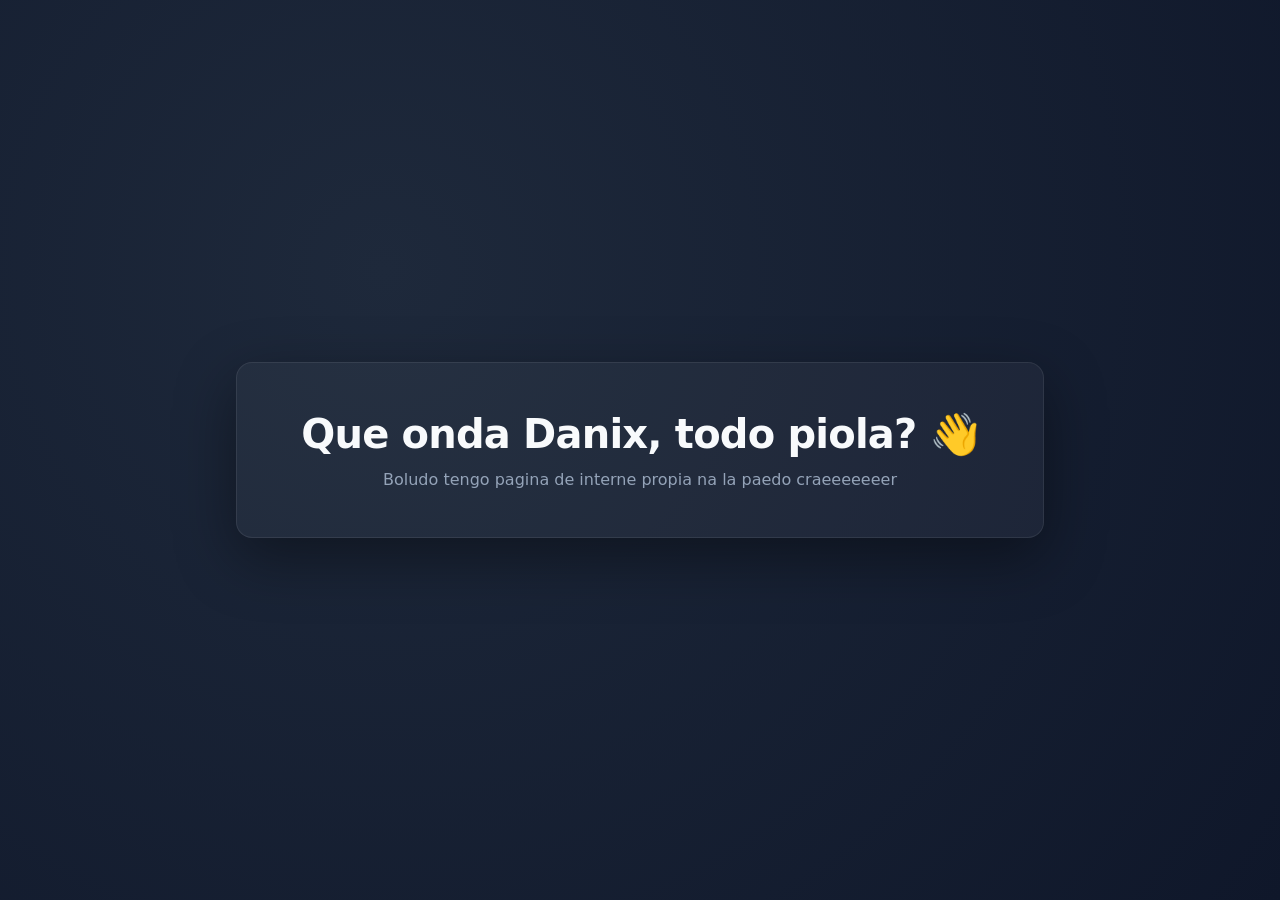
==== index.html @ 77eabe90 "danix4" ====
<!DOCTYPE html>
<html lang="en">
<head>
  <meta charset="UTF-8" />
  <meta name="viewport" content="width=device-width, initial-scale=1.0" />
  <title>Golem</title>
  <style>
    * { margin: 0; padding: 0; box-sizing: border-box; }
    body {
      min-height: 100vh;
      display: flex;
      align-items: center;
      justify-content: center;
      font-family: system-ui, -apple-system, "Segoe UI", Roboto, sans-serif;
      background: radial-gradient(circle at 30% 30%, #1e293b, #0f172a);
      color: #f8fafc;
    }
    .card {
      text-align: center;
      padding: 3rem 4rem;
      border-radius: 1rem;
      background: rgba(255, 255, 255, 0.04);
      border: 1px solid rgba(255, 255, 255, 0.08);
      box-shadow: 0 20px 60px rgba(0, 0, 0, 0.4);
    }
    h1 { font-size: 2.5rem; letter-spacing: -0.02em; }
    .wave { display: inline-block; animation: wave 1.6s ease-in-out infinite; transform-origin: 70% 70%; }
    p { margin-top: 0.75rem; color: #94a3b8; }
    @keyframes wave {
      0%, 60%, 100% { transform: rotate(0deg); }
      15% { transform: rotate(18deg); }
      30% { transform: rotate(-8deg); }
      45% { transform: rotate(14deg); }
    }
  </style>
</head>
<body>
  <div class="card">
    <h1>Que onda Danix, todo piola?  <span class="wave">👋</span></h1>
    <p>Boludo tengo pagina de interne propia na la paedo craeeeeeeer</p>
  </div>
</body>
</html>
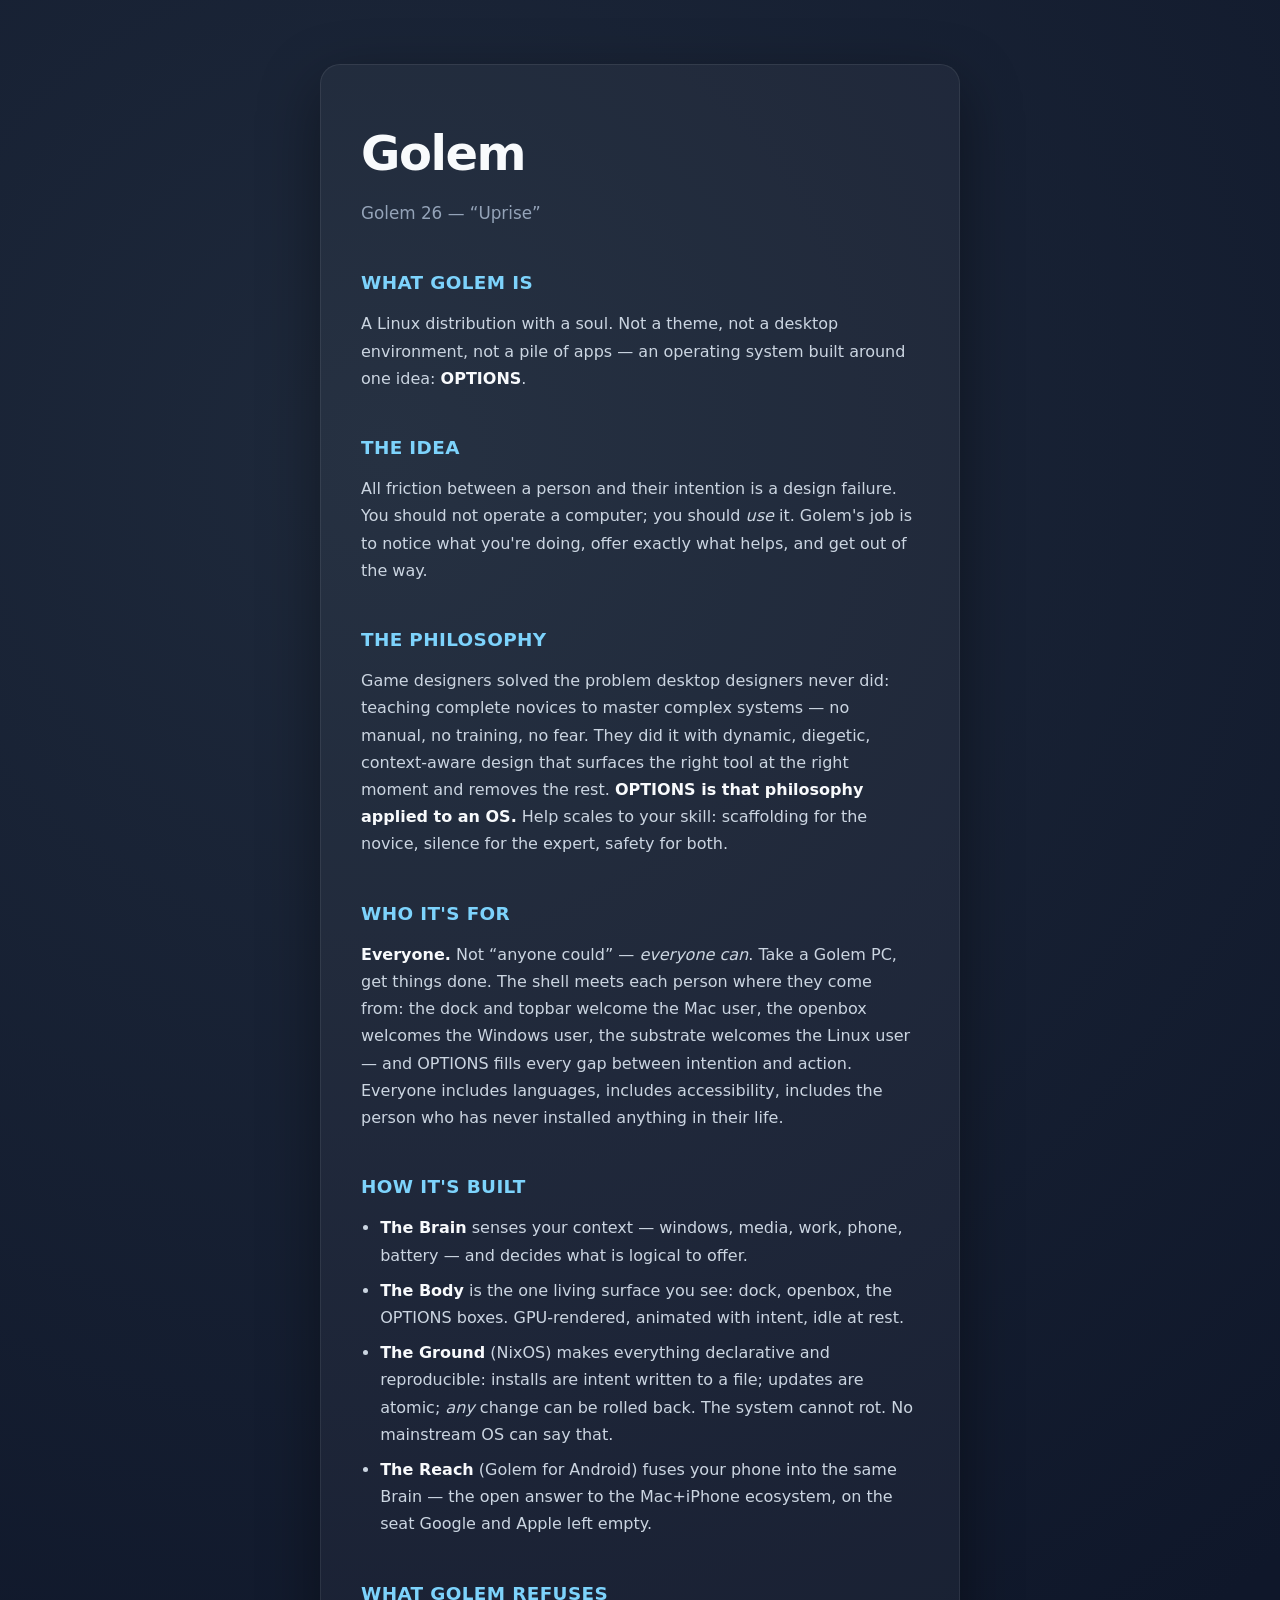
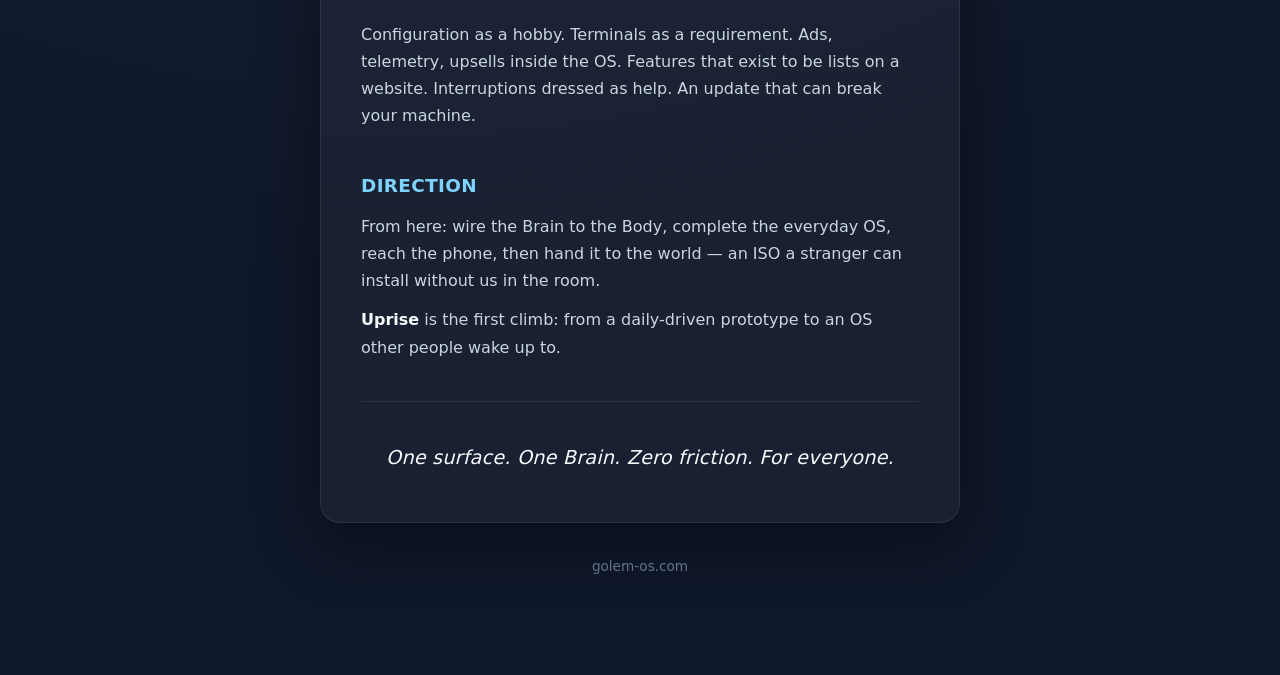
==== commit b3ba63a1: "Publish the Golem 26 'Uprise' manifesto Co-Authored-By: Claude Fable 5 <noreply@anthropic.com> Claud" ====
--- a/index.html
+++ b/index.html
@@ -3,41 +3,112 @@
 <head>
   <meta charset="UTF-8" />
   <meta name="viewport" content="width=device-width, initial-scale=1.0" />
-  <title>Golem</title>
+  <title>Golem — an operating system with a soul</title>
+  <meta name="description" content="Golem 26 “Uprise” — a Linux distribution built around OPTIONS. One surface. One Brain. Zero friction. For everyone." />
   <style>
     * { margin: 0; padding: 0; box-sizing: border-box; }
     body {
+      font-family: system-ui, -apple-system, "Segoe UI", Roboto, sans-serif;
+      background: radial-gradient(circle at 30% 20%, #1e293b, #0f172a 70%);
+      color: #e2e8f0;
+      line-height: 1.7;
       min-height: 100vh;
-      display: flex;
-      align-items: center;
-      justify-content: center;
-      font-family: system-ui, -apple-system, "Segoe UI", Roboto, sans-serif;
-      background: radial-gradient(circle at 30% 30%, #1e293b, #0f172a);
-      color: #f8fafc;
+      padding: 4rem 1.25rem 6rem;
     }
-    .card {
-      text-align: center;
-      padding: 3rem 4rem;
-      border-radius: 1rem;
+    main {
+      max-width: 40rem;
+      margin: 0 auto;
+      padding: 3rem 2.5rem;
+      border-radius: 1.25rem;
       background: rgba(255, 255, 255, 0.04);
       border: 1px solid rgba(255, 255, 255, 0.08);
       box-shadow: 0 20px 60px rgba(0, 0, 0, 0.4);
     }
-    h1 { font-size: 2.5rem; letter-spacing: -0.02em; }
-    .wave { display: inline-block; animation: wave 1.6s ease-in-out infinite; transform-origin: 70% 70%; }
-    p { margin-top: 0.75rem; color: #94a3b8; }
-    @keyframes wave {
-      0%, 60%, 100% { transform: rotate(0deg); }
-      15% { transform: rotate(18deg); }
-      30% { transform: rotate(-8deg); }
-      45% { transform: rotate(14deg); }
+    h1 { font-size: 3rem; letter-spacing: -0.03em; color: #f8fafc; }
+    .version { color: #94a3b8; margin-top: 0.25rem; font-size: 1.05rem; }
+    h2 {
+      margin-top: 2.5rem; margin-bottom: 0.5rem;
+      font-size: 1.15rem; letter-spacing: 0.02em; color: #7dd3fc;
+      text-transform: uppercase;
     }
+    p { margin-top: 0.75rem; color: #cbd5e1; }
+    strong { color: #f8fafc; }
+    ul { margin: 0.75rem 0 0 1.2rem; color: #cbd5e1; }
+    li { margin-top: 0.5rem; }
+    li b { color: #f8fafc; }
+    hr { border: none; border-top: 1px solid rgba(255,255,255,0.08); margin: 2.5rem 0; }
+    .close {
+      text-align: center; font-size: 1.2rem; color: #f8fafc;
+      letter-spacing: 0.01em; font-style: italic;
+    }
+    footer { text-align: center; margin-top: 2rem; color: #64748b; font-size: 0.85rem; }
   </style>
 </head>
 <body>
-  <div class="card">
-    <h1>Que onda Danix, todo piola?  <span class="wave">👋</span></h1>
-    <p>Boludo tengo pagina de interne propia na la paedo craeeeeeeer</p>
-  </div>
+  <main>
+    <h1>Golem</h1>
+    <p class="version">Golem 26 — “Uprise”</p>
+
+    <h2>What Golem is</h2>
+    <p>A Linux distribution with a soul. Not a theme, not a desktop
+    environment, not a pile of apps — an operating system built around one
+    idea: <strong>OPTIONS</strong>.</p>
+
+    <h2>The idea</h2>
+    <p>All friction between a person and their intention is a design
+    failure. You should not operate a computer; you should <em>use</em> it.
+    Golem's job is to notice what you're doing, offer exactly what helps,
+    and get out of the way.</p>
+
+    <h2>The philosophy</h2>
+    <p>Game designers solved the problem desktop designers never did:
+    teaching complete novices to master complex systems — no manual, no
+    training, no fear. They did it with dynamic, diegetic, context-aware
+    design that surfaces the right tool at the right moment and removes the
+    rest. <strong>OPTIONS is that philosophy applied to an OS.</strong>
+    Help scales to your skill: scaffolding for the novice, silence for the
+    expert, safety for both.</p>
+
+    <h2>Who it's for</h2>
+    <p><strong>Everyone.</strong> Not “anyone could” — <em>everyone can</em>.
+    Take a Golem PC, get things done. The shell meets each person where they
+    come from: the dock and topbar welcome the Mac user, the openbox
+    welcomes the Windows user, the substrate welcomes the Linux user — and
+    OPTIONS fills every gap between intention and action. Everyone includes
+    languages, includes accessibility, includes the person who has never
+    installed anything in their life.</p>
+
+    <h2>How it's built</h2>
+    <ul>
+      <li><b>The Brain</b> senses your context — windows, media, work,
+      phone, battery — and decides what is logical to offer.</li>
+      <li><b>The Body</b> is the one living surface you see: dock, openbox,
+      the OPTIONS boxes. GPU-rendered, animated with intent, idle at rest.</li>
+      <li><b>The Ground</b> (NixOS) makes everything declarative and
+      reproducible: installs are intent written to a file; updates are
+      atomic; <em>any</em> change can be rolled back. The system cannot rot.
+      No mainstream OS can say that.</li>
+      <li><b>The Reach</b> (Golem for Android) fuses your phone into the
+      same Brain — the open answer to the Mac+iPhone ecosystem, on the seat
+      Google and Apple left empty.</li>
+    </ul>
+
+    <h2>What Golem refuses</h2>
+    <p>Configuration as a hobby. Terminals as a requirement. Ads,
+    telemetry, upsells inside the OS. Features that exist to be lists on a
+    website. Interruptions dressed as help. An update that can break your
+    machine.</p>
+
+    <h2>Direction</h2>
+    <p>From here: wire the Brain to the Body, complete the everyday OS,
+    reach the phone, then hand it to the world — an ISO a stranger can
+    install without us in the room.</p>
+    <p><strong>Uprise</strong> is the first climb: from a daily-driven
+    prototype to an OS other people wake up to.</p>
+
+    <hr />
+    <p class="close">One surface. One Brain. Zero friction. For everyone.</p>
+  </main>
+  <footer>golem-os.com</footer>
 </body>
 </html>
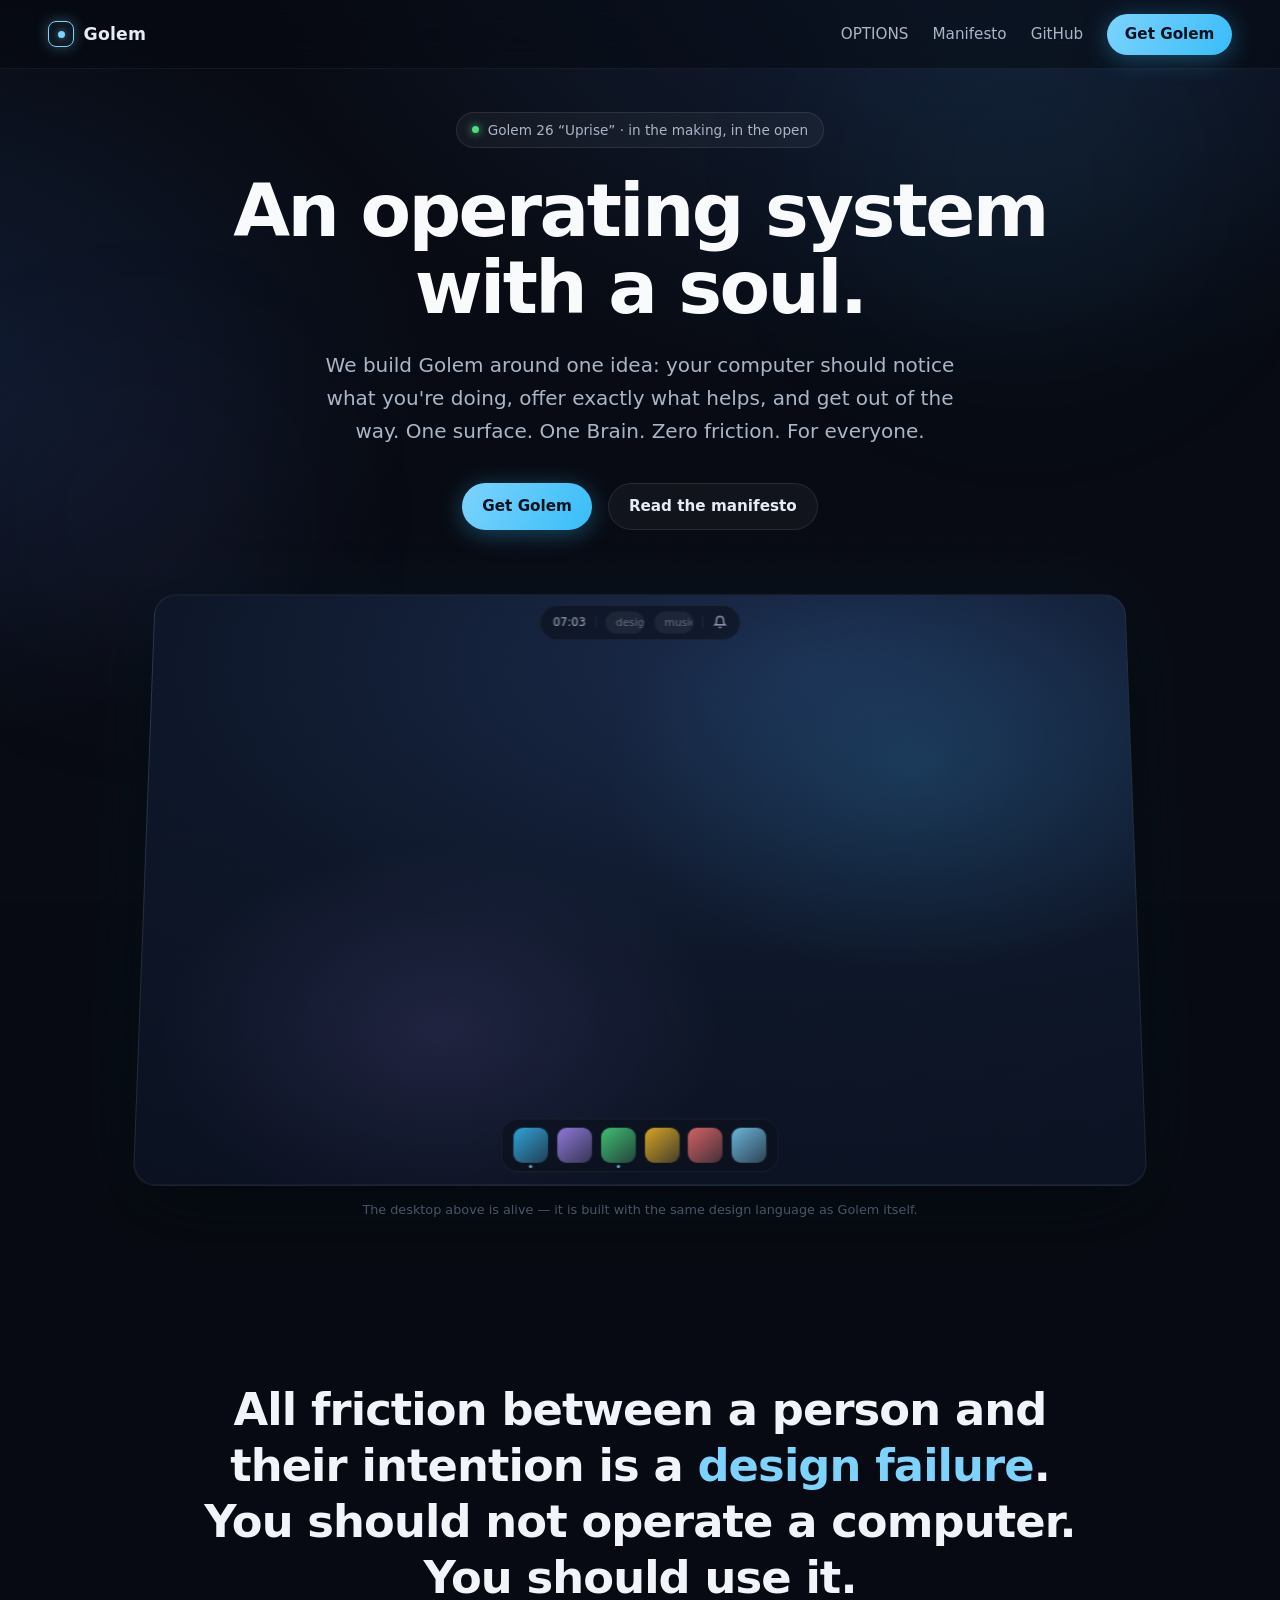
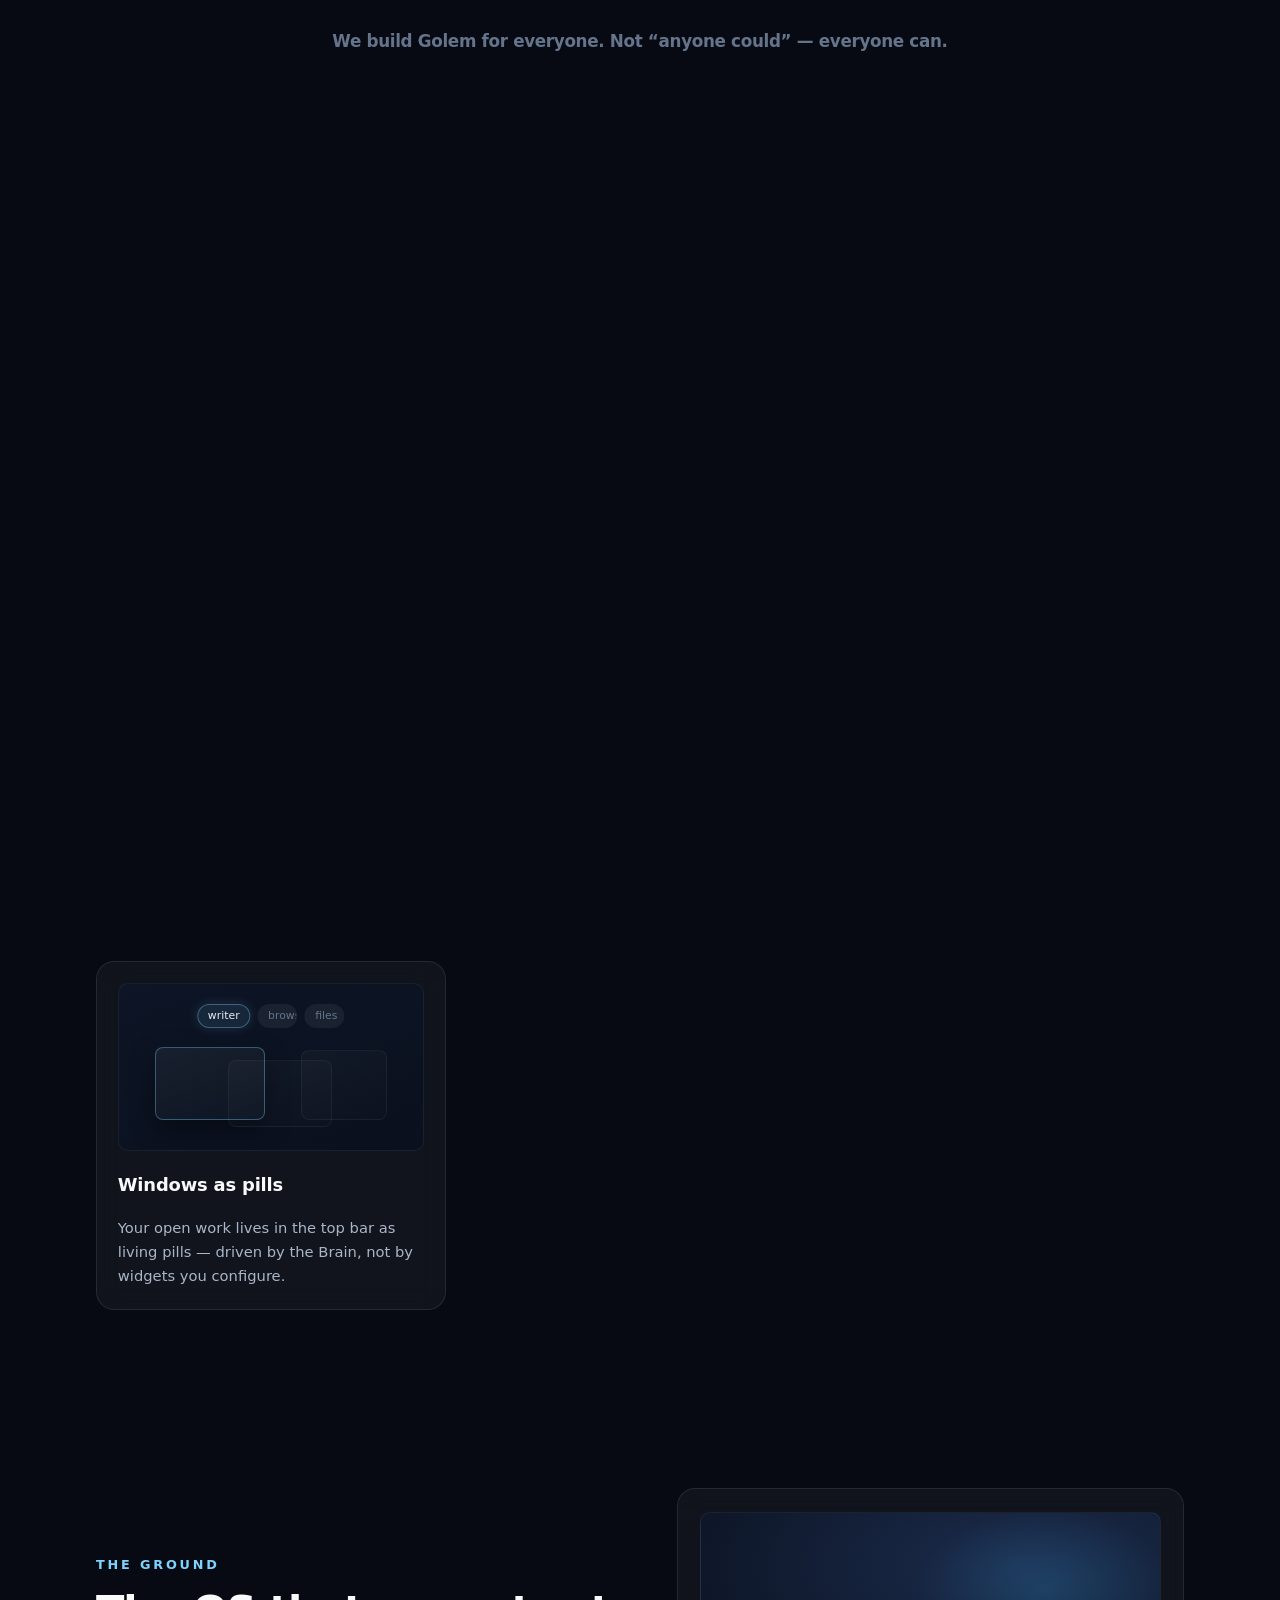
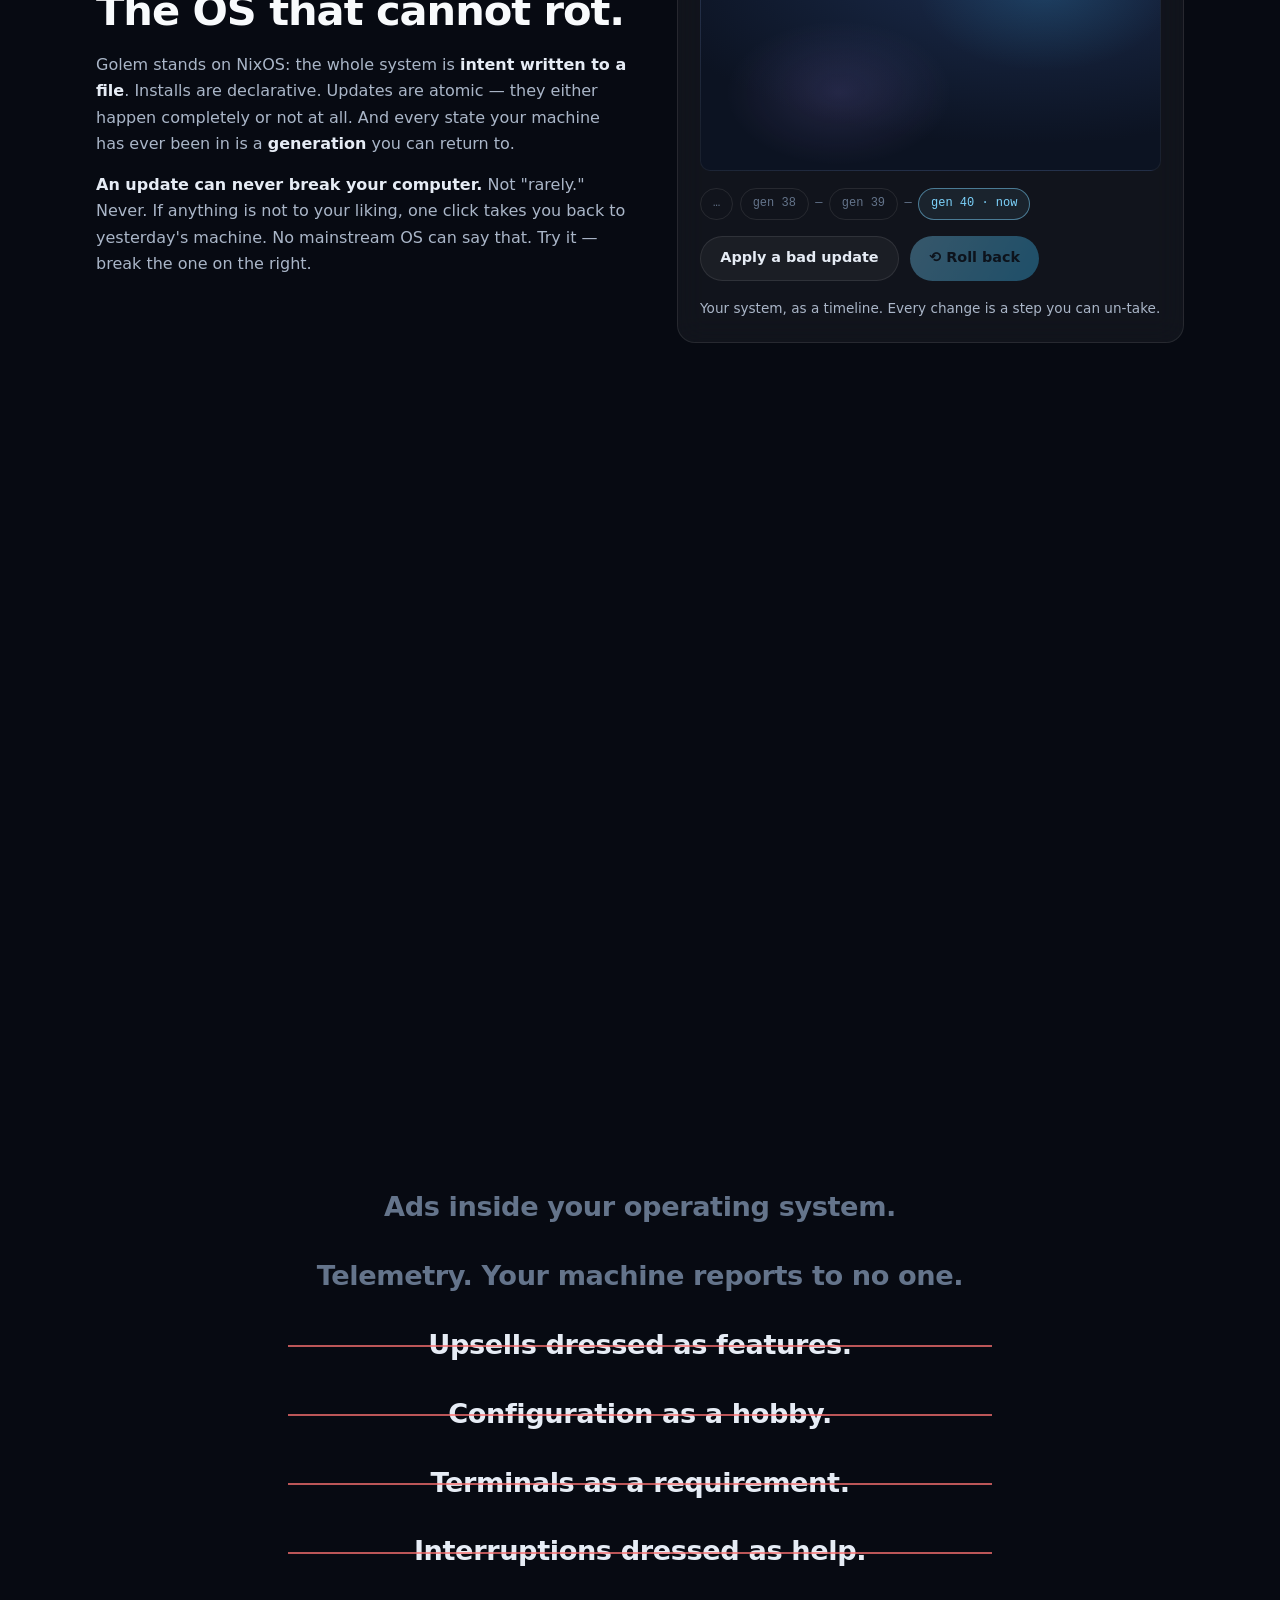
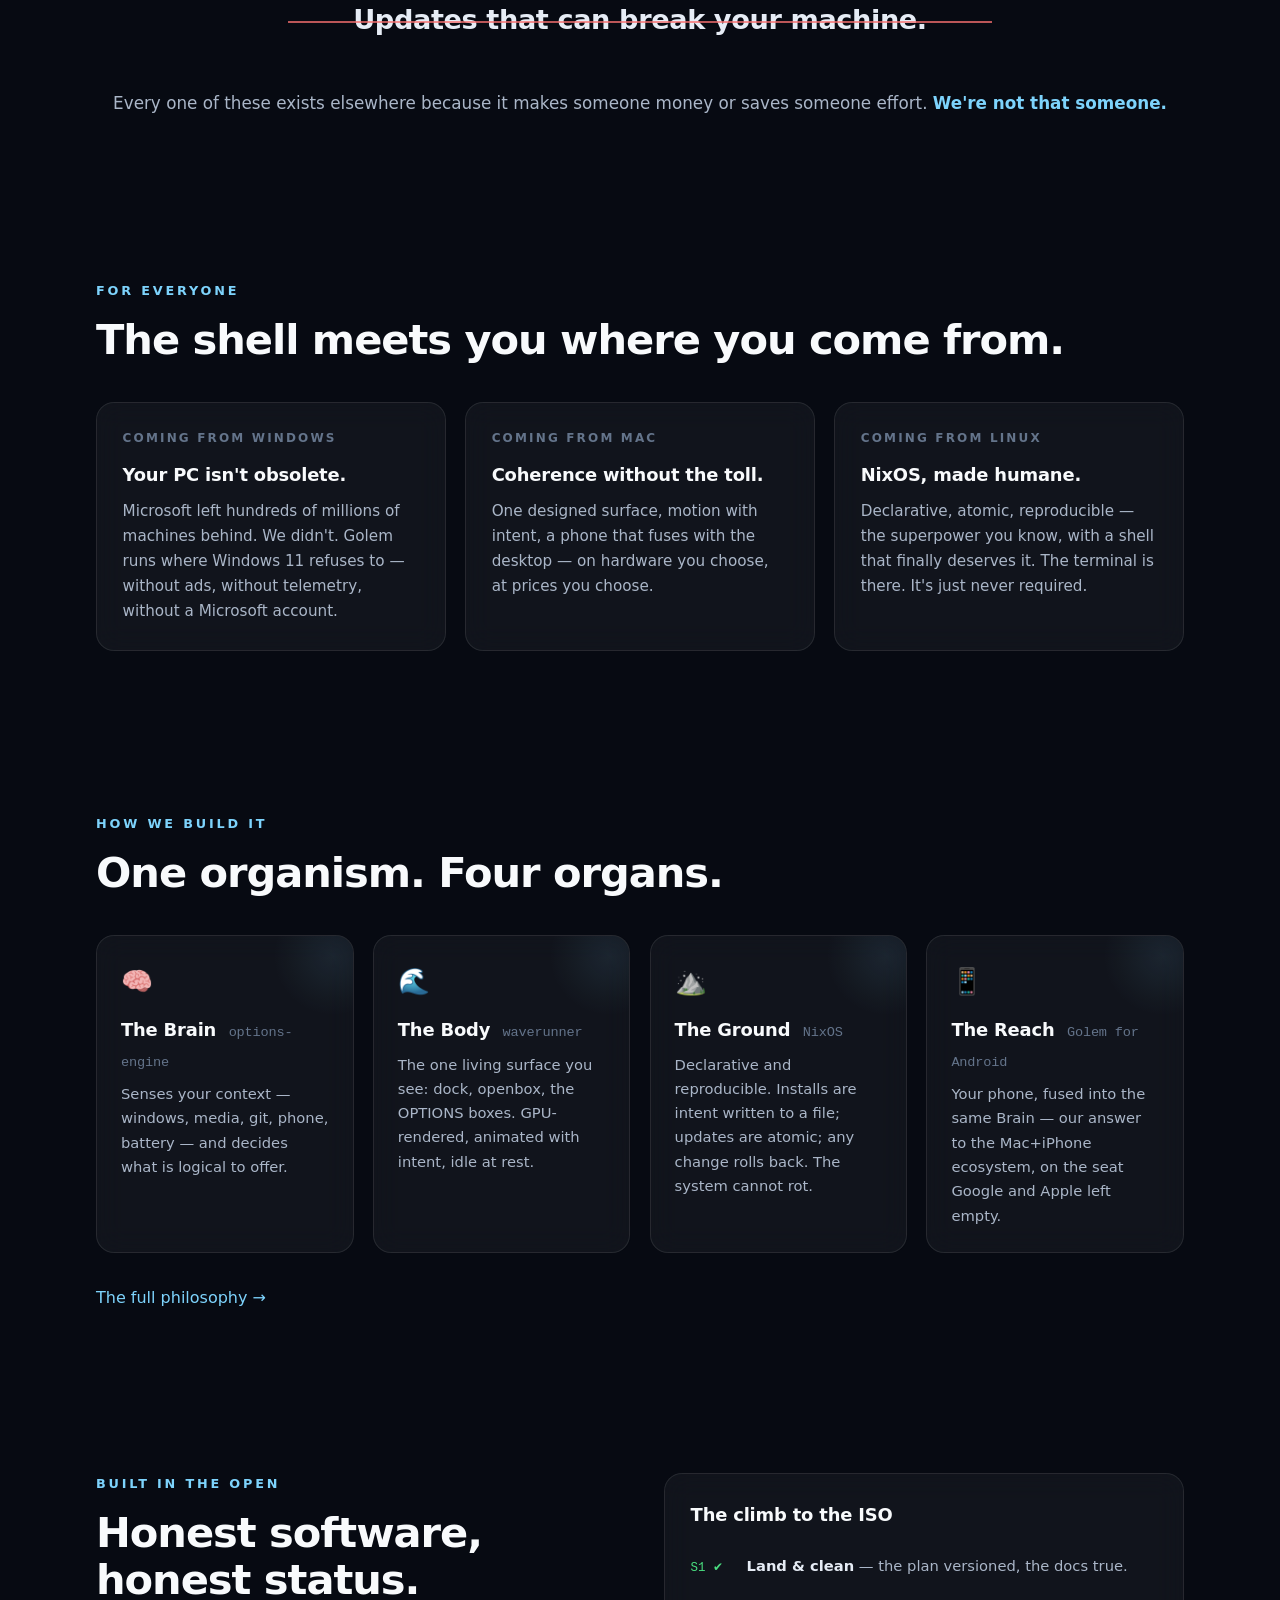
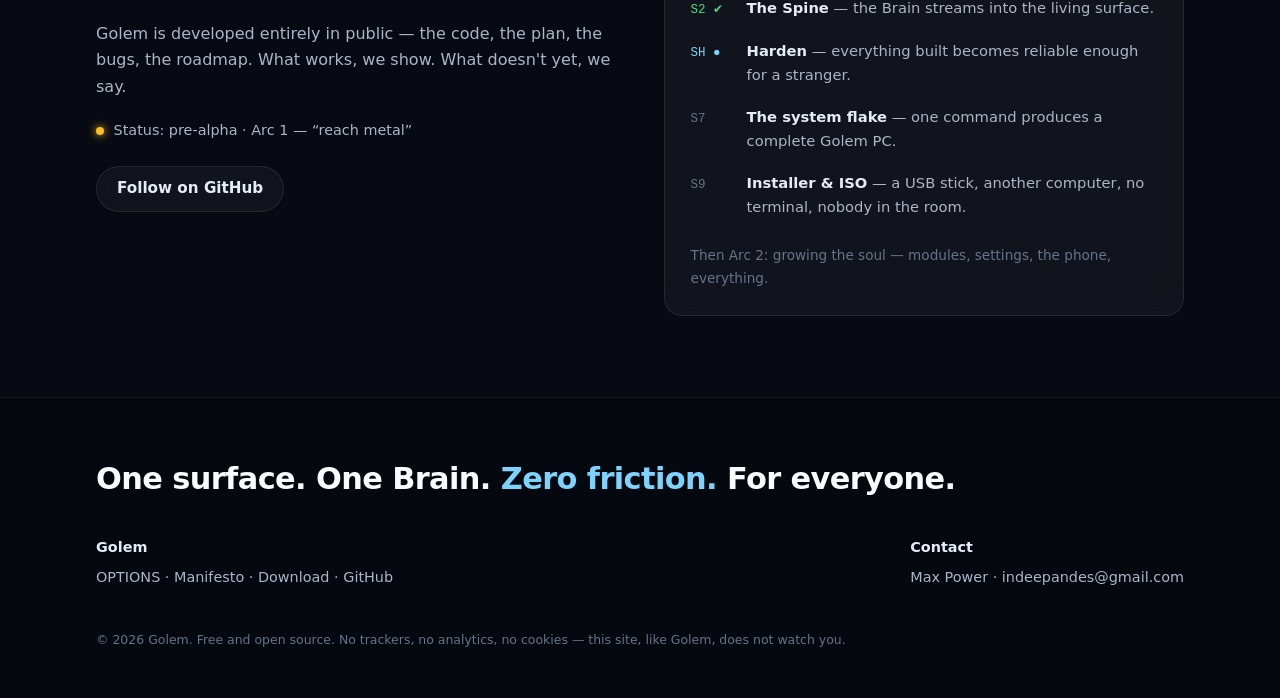
==== commit ff780488: "Build the golem-os.com site: home, OPTIONS, download, manifesto Replace the single manifesto page wi" ====
--- a/index.html
+++ b/index.html
@@ -4,111 +4,361 @@
   <meta charset="UTF-8" />
   <meta name="viewport" content="width=device-width, initial-scale=1.0" />
   <title>Golem — an operating system with a soul</title>
-  <meta name="description" content="Golem 26 “Uprise” — a Linux distribution built around OPTIONS. One surface. One Brain. Zero friction. For everyone." />
-  <style>
-    * { margin: 0; padding: 0; box-sizing: border-box; }
-    body {
-      font-family: system-ui, -apple-system, "Segoe UI", Roboto, sans-serif;
-      background: radial-gradient(circle at 30% 20%, #1e293b, #0f172a 70%);
-      color: #e2e8f0;
-      line-height: 1.7;
-      min-height: 100vh;
-      padding: 4rem 1.25rem 6rem;
-    }
-    main {
-      max-width: 40rem;
-      margin: 0 auto;
-      padding: 3rem 2.5rem;
-      border-radius: 1.25rem;
-      background: rgba(255, 255, 255, 0.04);
-      border: 1px solid rgba(255, 255, 255, 0.08);
-      box-shadow: 0 20px 60px rgba(0, 0, 0, 0.4);
-    }
-    h1 { font-size: 3rem; letter-spacing: -0.03em; color: #f8fafc; }
-    .version { color: #94a3b8; margin-top: 0.25rem; font-size: 1.05rem; }
-    h2 {
-      margin-top: 2.5rem; margin-bottom: 0.5rem;
-      font-size: 1.15rem; letter-spacing: 0.02em; color: #7dd3fc;
-      text-transform: uppercase;
-    }
-    p { margin-top: 0.75rem; color: #cbd5e1; }
-    strong { color: #f8fafc; }
-    ul { margin: 0.75rem 0 0 1.2rem; color: #cbd5e1; }
-    li { margin-top: 0.5rem; }
-    li b { color: #f8fafc; }
-    hr { border: none; border-top: 1px solid rgba(255,255,255,0.08); margin: 2.5rem 0; }
-    .close {
-      text-align: center; font-size: 1.2rem; color: #f8fafc;
-      letter-spacing: 0.01em; font-style: italic;
-    }
-    footer { text-align: center; margin-top: 2rem; color: #64748b; font-size: 0.85rem; }
-  </style>
+  <meta name="description" content="Golem 26 “Uprise” — we build an operating system that notices what you're doing, offers exactly what helps, and gets out of the way. One surface. One Brain. Zero friction. For everyone." />
+  <meta property="og:title" content="Golem — an operating system with a soul" />
+  <meta property="og:description" content="One surface. One Brain. Zero friction. For everyone. The OS that cannot rot." />
+  <meta property="og:type" content="website" />
+  <meta property="og:url" content="https://golem-os.com/" />
+  <link rel="icon" href="data:image/svg+xml,%3Csvg xmlns='http://www.w3.org/2000/svg' viewBox='0 0 32 32'%3E%3Crect x='3' y='3' width='26' height='26' rx='8' fill='none' stroke='%237dd3fc' stroke-width='2.5'/%3E%3Ccircle cx='16' cy='16' r='4' fill='%237dd3fc'/%3E%3C/svg%3E" />
+  <link rel="stylesheet" href="assets/styles.css" />
 </head>
 <body>
+
+  <div class="substrate" aria-hidden="true">
+    <div class="aurora a1"></div>
+    <div class="aurora a2"></div>
+    <div class="aurora a3"></div>
+  </div>
+
+  <nav>
+    <a class="brand" href="index.html"><span class="mark" aria-hidden="true"></span>Golem</a>
+    <div class="links">
+      <a href="options.html">OPTIONS</a>
+      <a href="manifesto.html">Manifesto</a>
+      <a href="https://github.com/maxpoww/Golem">GitHub</a>
+      <a class="btn" href="download.html">Get Golem</a>
+    </div>
+  </nav>
+
   <main>
-    <h1>Golem</h1>
-    <p class="version">Golem 26 — “Uprise”</p>
-
-    <h2>What Golem is</h2>
-    <p>A Linux distribution with a soul. Not a theme, not a desktop
-    environment, not a pile of apps — an operating system built around one
-    idea: <strong>OPTIONS</strong>.</p>
-
-    <h2>The idea</h2>
-    <p>All friction between a person and their intention is a design
-    failure. You should not operate a computer; you should <em>use</em> it.
-    Golem's job is to notice what you're doing, offer exactly what helps,
-    and get out of the way.</p>
-
-    <h2>The philosophy</h2>
-    <p>Game designers solved the problem desktop designers never did:
-    teaching complete novices to master complex systems — no manual, no
-    training, no fear. They did it with dynamic, diegetic, context-aware
-    design that surfaces the right tool at the right moment and removes the
-    rest. <strong>OPTIONS is that philosophy applied to an OS.</strong>
-    Help scales to your skill: scaffolding for the novice, silence for the
-    expert, safety for both.</p>
-
-    <h2>Who it's for</h2>
-    <p><strong>Everyone.</strong> Not “anyone could” — <em>everyone can</em>.
-    Take a Golem PC, get things done. The shell meets each person where they
-    come from: the dock and topbar welcome the Mac user, the openbox
-    welcomes the Windows user, the substrate welcomes the Linux user — and
-    OPTIONS fills every gap between intention and action. Everyone includes
-    languages, includes accessibility, includes the person who has never
-    installed anything in their life.</p>
-
-    <h2>How it's built</h2>
-    <ul>
-      <li><b>The Brain</b> senses your context — windows, media, work,
-      phone, battery — and decides what is logical to offer.</li>
-      <li><b>The Body</b> is the one living surface you see: dock, openbox,
-      the OPTIONS boxes. GPU-rendered, animated with intent, idle at rest.</li>
-      <li><b>The Ground</b> (NixOS) makes everything declarative and
-      reproducible: installs are intent written to a file; updates are
-      atomic; <em>any</em> change can be rolled back. The system cannot rot.
-      No mainstream OS can say that.</li>
-      <li><b>The Reach</b> (Golem for Android) fuses your phone into the
-      same Brain — the open answer to the Mac+iPhone ecosystem, on the seat
-      Google and Apple left empty.</li>
-    </ul>
-
-    <h2>What Golem refuses</h2>
-    <p>Configuration as a hobby. Terminals as a requirement. Ads,
-    telemetry, upsells inside the OS. Features that exist to be lists on a
-    website. Interruptions dressed as help. An update that can break your
-    machine.</p>
-
-    <h2>Direction</h2>
-    <p>From here: wire the Brain to the Body, complete the everyday OS,
-    reach the phone, then hand it to the world — an ISO a stranger can
-    install without us in the room.</p>
-    <p><strong>Uprise</strong> is the first climb: from a daily-driven
-    prototype to an OS other people wake up to.</p>
-
-    <hr />
-    <p class="close">One surface. One Brain. Zero friction. For everyone.</p>
+
+    <!-- ═══ Hero ═══ -->
+    <section class="hero">
+      <div class="copy">
+        <span class="release rv in"><span class="pulse"></span>Golem 26 “Uprise” · in the making, in the open</span>
+        <h1 class="rv in">An operating system<br />with a soul.</h1>
+        <p class="lead rv in d1">We build Golem around one idea: your computer should notice
+        what you're doing, offer exactly what helps, and get out of the way.
+        One surface. One Brain. Zero friction. For everyone.</p>
+        <div class="ctas rv in d2">
+          <a class="btn" href="download.html">Get Golem</a>
+          <a class="btn ghost" href="manifesto.html">Read the manifesto</a>
+        </div>
+      </div>
+
+      <div class="scene rv in d3">
+        <div class="desktop" id="hero-desktop" role="img" aria-label="The Golem desktop: a top bar, a dock, and an OPTIONS surface appearing when it is useful.">
+          <div class="g-topbar">
+            <span id="g-clock">–:–</span>
+            <span class="sep"></span>
+            <span class="g-pill on" id="hero-pill">design-doc — writer</span>
+            <span class="g-pill">music</span>
+            <span class="sep"></span>
+            <span class="g-bell" aria-hidden="true"><svg viewBox="0 0 24 24" fill="none" stroke-width="2" stroke-linecap="round"><path d="M18 8a6 6 0 10-12 0c0 7-3 9-3 9h18s-3-2-3-9"/><path d="M13.7 21a2 2 0 01-3.4 0"/></svg></span>
+          </div>
+
+          <div class="g-obox" id="hero-obox" aria-hidden="true">
+            <div class="tag">Options · you copied a link</div>
+            <div class="g-card">
+              <div class="thumb"></div>
+              <div style="flex:1"><div class="t1"></div><div class="t2"></div><div class="t3"></div></div>
+            </div>
+            <div class="row">
+              <span class="chip hot">Open</span>
+              <span class="chip">Send to phone</span>
+              <span class="chip">Save</span>
+            </div>
+          </div>
+
+          <div class="g-dock" aria-hidden="true">
+            <span class="g-app running" style="--tint:#38bdf8"></span>
+            <span class="g-app" style="--tint:#a78bfa"></span>
+            <span class="g-app running" style="--tint:#4ade80"></span>
+            <span class="g-app" style="--tint:#fbbf24"></span>
+            <span class="g-app" style="--tint:#f87171"></span>
+            <span class="g-app" style="--tint:#7dd3fc"></span>
+          </div>
+        </div>
+        <p class="hint">The desktop above is alive — it is built with the same design language as Golem itself.</p>
+      </div>
+    </section>
+
+    <!-- ═══ The idea ═══ -->
+    <section class="statement">
+      <div class="wrap">
+        <p class="rv">All friction between a person and their intention
+        is a <em>design failure</em>. You should not operate a computer.
+        You should use it.</p>
+        <p class="who rv d1">We build Golem for everyone. Not “anyone could” — <b>everyone can</b>.</p>
+      </div>
+    </section>
+
+    <!-- ═══ OPTIONS demos ═══ -->
+    <section id="options">
+      <div class="wrap">
+        <div class="kicker rv">OPTIONS</div>
+        <h2 class="rv">The right tool, the moment you need it.<br />Gone when you don't.</h2>
+        <p class="lead rv d1">Game designers taught complete novices to master complex
+        systems — no manual, no training, no fear. We apply that philosophy to an OS.
+        The Brain senses your context; the surface offers what is logical; everything
+        else stays out of sight. These are real Golem behaviors, recreated live:</p>
+
+        <div class="demos">
+          <div class="demo glass rv">
+            <div class="stage">
+              <div class="d-url" id="d-url">https://example.com/the-thing-you-copied</div>
+              <div class="d-share" id="d-share">
+                <div class="thumb"></div>
+                <div class="lines"><div class="l1"></div><div class="l2"></div></div>
+              </div>
+            </div>
+            <h3>Copy a link → a card blooms</h3>
+            <p>The clipboard understands what it holds. A link becomes a share card —
+            preview, actions, one keystroke away.</p>
+          </div>
+
+          <div class="demo glass rv d1">
+            <div class="stage">
+              <div class="d-batt" id="d-batt">
+                <span class="shell"><span class="juice"></span></span>
+                <span id="d-pct">34%</span>
+              </div>
+              <div class="d-bellbox"><span class="g-bell" id="d-bell" aria-hidden="true"><svg viewBox="0 0 24 24" fill="none" stroke-width="2" stroke-linecap="round"><path d="M18 8a6 6 0 10-12 0c0 7-3 9-3 9h18s-3-2-3-9"/><path d="M13.7 21a2 2 0 01-3.4 0"/></svg></span></div>
+              <div class="d-notif" id="d-notif">Battery low — 10% remaining</div>
+              <div class="d-suspend" id="d-suspend">suspending · your work is safe</div>
+            </div>
+            <h3>The battery ladder</h3>
+            <p>One notification at 10%. The bell turns red. At 7% it beats.
+            At 5% the machine protects your work by itself. No nagging in between.</p>
+          </div>
+
+          <div class="demo glass rv d2">
+            <div class="stage">
+              <span class="d-word" id="d-word">serendipity</span>
+              <div class="d-def" id="d-def"><b>serendipity</b> <i>· noun</i><br />
+              the occurrence of events by chance in a happy or beneficial way.
+              <i>Offline. English &amp; Spanish. Built in.</i></div>
+            </div>
+            <h3>Select a word → know it</h3>
+            <p>An offline dictionary lives in the shell itself, English and Spanish —
+            a head start no mainstream OS ships.</p>
+          </div>
+
+          <div class="demo glass rv d3">
+            <div class="stage" id="d-winstage">
+              <div class="d-pills" id="d-pills">
+                <span class="g-pill on">writer</span>
+                <span class="g-pill">browser</span>
+                <span class="g-pill">files</span>
+              </div>
+              <div class="d-win front" style="left:12%; top:38%; width:36%; height:44%"></div>
+              <div class="d-win" style="left:36%; top:46%; width:34%; height:40%"></div>
+              <div class="d-win" style="left:60%; top:40%; width:28%; height:42%"></div>
+            </div>
+            <h3>Windows as pills</h3>
+            <p>Your open work lives in the top bar as living pills — driven by the
+            Brain, not by widgets you configure.</p>
+          </div>
+        </div>
+      </div>
+    </section>
+
+    <!-- ═══ Rollback ═══ -->
+    <section class="rollback" id="rollback">
+      <div class="wrap">
+        <div class="rb-grid">
+          <div class="feature-copy rv">
+            <div class="kicker">The ground</div>
+            <h2>The OS that cannot rot.</h2>
+            <p>Golem stands on NixOS: the whole system is <strong>intent written to a
+            file</strong>. Installs are declarative. Updates are atomic — they either
+            happen completely or not at all. And every state your machine has ever
+            been in is a <strong>generation</strong> you can return to.</p>
+            <p><strong>An update can never break your computer.</strong> Not "rarely."
+            Never. If anything is not to your liking, one click takes you back to
+            yesterday's machine. No mainstream OS can say that. Try it — break the
+            one on the right.</p>
+          </div>
+
+          <div class="rb-demo glass rv d1">
+            <div class="rb-screen" id="rb-screen">
+              <div class="deco"></div>
+              <div class="rb-err" id="rb-err">✕ compositor failed to start<br />wallpaperd: segmentation fault</div>
+              <div class="rb-heal"></div>
+            </div>
+            <div class="rb-timeline">
+              <span class="rb-gen">…</span>
+              <span class="rb-gen">gen 38</span>
+              <span class="rb-link">—</span>
+              <span class="rb-gen">gen 39</span>
+              <span class="rb-link">—</span>
+              <span class="rb-gen now" id="rb-gen-now">gen 40 · now</span>
+              <span class="rb-gen" id="rb-gen-bad" style="display:none">gen 41</span>
+            </div>
+            <div class="rb-actions">
+              <button class="danger" id="rb-break">Apply a bad update</button>
+              <button class="save" id="rb-back" disabled>⟲ Roll back</button>
+            </div>
+            <p class="rb-toast" id="rb-toast">Your system, as a timeline. Every change is a step you can un-take.</p>
+          </div>
+        </div>
+      </div>
+    </section>
+
+    <!-- ═══ Phone fusion ═══ -->
+    <section id="android">
+      <div class="wrap">
+        <div class="fusion-grid">
+          <div class="feature-copy rv">
+            <span class="badge">The reach · in the works</span>
+            <h2>Two screens.<br />One device.</h2>
+            <p>Mac + iPhone is the moat Apple sells. Google has no desktop; Apple has
+            no openness. That seat is empty — <strong>we're taking it.</strong></p>
+            <p>Golem for Android plugs your phone into the same Brain: notifications
+            arrive where your eyes are, the clipboard is one clipboard, photos land
+            in your folders, your phone becomes your webcam, and the PC unlocks when
+            you walk up to it.</p>
+            <p class="f-note">Golem PC + any Android phone. The open ecosystem.</p>
+          </div>
+          <div class="fusion-stage rv d1" id="fusion-stage" aria-label="Notifications and clipboard items flying from a phone into the Golem desktop">
+            <div class="f-phone" aria-hidden="true"></div>
+            <div class="f-laptop" aria-hidden="true">
+              <div class="f-top"><span class="f-pp"><span class="sig"></span>phone · 82%</span></div>
+            </div>
+          </div>
+        </div>
+      </div>
+    </section>
+
+    <!-- ═══ Refusals ═══ -->
+    <section class="refusals">
+      <div class="wrap">
+        <div class="kicker rv">Principles</div>
+        <h2 class="rv">What we refuse to build.</h2>
+        <div class="refuse-list">
+          <div class="refuse">Ads inside your operating system.</div>
+          <div class="refuse">Telemetry. Your machine reports to no one.</div>
+          <div class="refuse">Upsells dressed as features.</div>
+          <div class="refuse">Configuration as a hobby.</div>
+          <div class="refuse">Terminals as a requirement.</div>
+          <div class="refuse">Interruptions dressed as help.</div>
+          <div class="refuse">Updates that can break your machine.</div>
+        </div>
+        <p class="refuse-close rv">Every one of these exists elsewhere because it makes someone money
+        or saves someone effort. <b>We're not that someone.</b></p>
+      </div>
+    </section>
+
+    <!-- ═══ Doors ═══ -->
+    <section>
+      <div class="wrap">
+        <div class="kicker rv">For everyone</div>
+        <h2 class="rv">The shell meets you where you come from.</h2>
+        <div class="doors">
+          <div class="door glass rv">
+            <div class="from">Coming from Windows</div>
+            <h3>Your PC isn't obsolete.</h3>
+            <p>Microsoft left hundreds of millions of machines behind. We didn't.
+            Golem runs where Windows 11 refuses to — without ads, without telemetry,
+            without a Microsoft account.</p>
+          </div>
+          <div class="door glass rv d1">
+            <div class="from">Coming from Mac</div>
+            <h3>Coherence without the toll.</h3>
+            <p>One designed surface, motion with intent, a phone that fuses with the
+            desktop — on hardware you choose, at prices you choose.</p>
+          </div>
+          <div class="door glass rv d2">
+            <div class="from">Coming from Linux</div>
+            <h3>NixOS, made humane.</h3>
+            <p>Declarative, atomic, reproducible — the superpower you know, with a
+            shell that finally deserves it. The terminal is there. It's just never
+            required.</p>
+          </div>
+        </div>
+      </div>
+    </section>
+
+    <!-- ═══ Anatomy teaser ═══ -->
+    <section>
+      <div class="wrap">
+        <div class="kicker rv">How we build it</div>
+        <h2 class="rv">One organism. Four organs.</h2>
+        <div class="anatomy">
+          <div class="organ glass rv"><span class="glyph">🧠</span>
+            <h3>The Brain <span>options-engine</span></h3>
+            <p>Senses your context — windows, media, git, phone, battery — and decides
+            what is logical to offer.</p>
+          </div>
+          <div class="organ glass rv d1"><span class="glyph">🌊</span>
+            <h3>The Body <span>waverunner</span></h3>
+            <p>The one living surface you see: dock, openbox, the OPTIONS boxes.
+            GPU-rendered, animated with intent, idle at rest.</p>
+          </div>
+          <div class="organ glass rv d2"><span class="glyph">⛰️</span>
+            <h3>The Ground <span>NixOS</span></h3>
+            <p>Declarative and reproducible. Installs are intent written to a file;
+            updates are atomic; any change rolls back. The system cannot rot.</p>
+          </div>
+          <div class="organ glass rv d3"><span class="glyph">📱</span>
+            <h3>The Reach <span>Golem for Android</span></h3>
+            <p>Your phone, fused into the same Brain — our answer to the Mac+iPhone
+            ecosystem, on the seat Google and Apple left empty.</p>
+          </div>
+        </div>
+        <p style="margin-top:2rem" class="rv"><a href="options.html">The full philosophy →</a></p>
+      </div>
+    </section>
+
+    <!-- ═══ Built in the open ═══ -->
+    <section>
+      <div class="wrap">
+        <div class="open-grid">
+          <div class="rv">
+            <div class="kicker">Built in the open</div>
+            <h2>Honest software,<br />honest status.</h2>
+            <p class="dim">Golem is developed entirely in public — the code, the plan,
+            the bugs, the roadmap. What works, we show. What doesn't yet, we say.</p>
+            <div class="status-line"><span class="status-dot"></span>
+              Status: pre-alpha · Arc 1 — “reach metal”</div>
+            <p style="margin-top:1.4rem"><a class="btn ghost" href="https://github.com/maxpoww/Golem">Follow on GitHub</a></p>
+          </div>
+          <div class="glass rv d1" style="padding:1.6rem">
+            <h3 style="margin-bottom:0.4rem">The climb to the ISO</h3>
+            <div class="arc">
+              <div class="arc-step"><span class="id done">S1 ✔</span><span class="what"><b>Land &amp; clean</b> — the plan versioned, the docs true.</span></div>
+              <div class="arc-step"><span class="id done">S2 ✔</span><span class="what"><b>The Spine</b> — the Brain streams into the living surface.</span></div>
+              <div class="arc-step"><span class="id doing">SH ●</span><span class="what"><b>Harden</b> — everything built becomes reliable enough for a stranger.</span></div>
+              <div class="arc-step"><span class="id">S7</span><span class="what"><b>The system flake</b> — one command produces a complete Golem PC.</span></div>
+              <div class="arc-step"><span class="id">S9</span><span class="what"><b>Installer &amp; ISO</b> — a USB stick, another computer, no terminal, nobody in the room.</span></div>
+            </div>
+            <p class="faint" style="margin-top:1rem; font-size:0.85rem">Then Arc 2: growing the soul — modules, settings, the phone, everything.</p>
+          </div>
+        </div>
+      </div>
+    </section>
+
   </main>
-  <footer>golem-os.com</footer>
+
+  <footer>
+    <div class="foot-wrap">
+      <p class="foot-tag">One surface. One Brain. <span>Zero friction.</span> For everyone.</p>
+      <div class="foot-cols">
+        <div class="col">
+          <b>Golem</b>
+          <a href="options.html">OPTIONS</a> · <a href="manifesto.html">Manifesto</a> ·
+          <a href="download.html">Download</a> · <a href="https://github.com/maxpoww/Golem">GitHub</a>
+        </div>
+        <div class="col">
+          <b>Contact</b>
+          Max Power · <a href="mailto:indeepandes@gmail.com">indeepandes@gmail.com</a>
+        </div>
+      </div>
+      <p class="foot-note">© <span id="yr"></span> Golem. Free and open source.
+      No trackers, no analytics, no cookies — this site, like Golem, does not watch you.</p>
+    </div>
+  </footer>
+
+  <script src="assets/golem.js"></script>
 </body>
 </html>
--- a/assets/styles.css
+++ b/assets/styles.css
@@ -0,0 +1,722 @@
+/* ─────────────────────────────────────────────────────────────
+   Golem — golem-os.com
+   One design language: dark substrate, frosted glass, accent
+   glow, motion with intent, idle at rest.
+   ───────────────────────────────────────────────────────────── */
+
+:root {
+  --bg-0: #070a12;
+  --bg-1: #0b101d;
+  --bg-2: #101827;
+  --ink: #e6ecf5;
+  --ink-dim: #aab6c8;
+  --ink-faint: #64748b;
+  --accent: #7dd3fc;          /* the Shining */
+  --accent-deep: #38bdf8;
+  --violet: #a78bfa;
+  --amber: #fbbf24;
+  --red: #f87171;
+  --green: #4ade80;
+  --glass: rgba(255, 255, 255, 0.045);
+  --glass-hi: rgba(255, 255, 255, 0.085);
+  --line: rgba(255, 255, 255, 0.09);
+  --line-soft: rgba(255, 255, 255, 0.06);
+  --radius: 18px;
+  --radius-sm: 10px;
+  --font: system-ui, -apple-system, "Segoe UI", Roboto, "Inter", sans-serif;
+  --mono: ui-monospace, "JetBrains Mono", "Cascadia Code", Menlo, monospace;
+  --shadow: 0 24px 70px rgba(0, 0, 0, 0.55);
+  --ease: cubic-bezier(0.22, 1, 0.36, 1);
+}
+
+* { margin: 0; padding: 0; box-sizing: border-box; }
+
+html { scroll-behavior: smooth; }
+
+body {
+  font-family: var(--font);
+  background: var(--bg-0);
+  color: var(--ink);
+  line-height: 1.65;
+  overflow-x: hidden;
+  -webkit-font-smoothing: antialiased;
+}
+
+::selection { background: rgba(125, 211, 252, 0.28); color: #fff; }
+
+a { color: var(--accent); text-decoration: none; }
+a:hover { text-decoration: underline; text-underline-offset: 3px; }
+
+/* ── Substrate: aurora + grain ──────────────────────────────── */
+
+.substrate {
+  position: fixed; inset: 0; z-index: -2; overflow: hidden;
+  background:
+    radial-gradient(1200px 800px at 75% -10%, #14213a 0%, transparent 60%),
+    radial-gradient(1000px 700px at -10% 40%, #101c33 0%, transparent 55%),
+    var(--bg-0);
+}
+.substrate::after {
+  content: ""; position: absolute; inset: 0;
+  background-image: url("data:image/svg+xml,%3Csvg xmlns='http://www.w3.org/2000/svg' width='160' height='160'%3E%3Cfilter id='n'%3E%3CfeTurbulence type='fractalNoise' baseFrequency='0.9' numOctaves='2'/%3E%3C/filter%3E%3Crect width='160' height='160' filter='url(%23n)' opacity='0.05'/%3E%3C/svg%3E");
+  mix-blend-mode: overlay;
+}
+.aurora {
+  position: absolute; border-radius: 50%; filter: blur(90px); opacity: 0.5;
+  will-change: transform;
+}
+.aurora.a1 {
+  width: 44vw; height: 44vw; left: 58%; top: -12%;
+  background: radial-gradient(circle, rgba(56, 189, 248, 0.16), transparent 65%);
+  animation: drift-a 26s var(--ease) infinite alternate;
+}
+.aurora.a2 {
+  width: 38vw; height: 38vw; left: -8%; top: 30%;
+  background: radial-gradient(circle, rgba(167, 139, 250, 0.12), transparent 65%);
+  animation: drift-b 34s var(--ease) infinite alternate;
+}
+.aurora.a3 {
+  width: 30vw; height: 30vw; left: 40%; top: 70%;
+  background: radial-gradient(circle, rgba(125, 211, 252, 0.08), transparent 65%);
+  animation: drift-a 42s var(--ease) infinite alternate-reverse;
+}
+@keyframes drift-a { from { transform: translate3d(0,0,0) scale(1); } to { transform: translate3d(-6vw, 5vh, 0) scale(1.15); } }
+@keyframes drift-b { from { transform: translate3d(0,0,0) scale(1); } to { transform: translate3d(5vw, -4vh, 0) scale(0.9); } }
+
+/* ── Nav ────────────────────────────────────────────────────── */
+
+nav {
+  position: fixed; top: 0; left: 0; right: 0; z-index: 50;
+  display: flex; align-items: center; gap: 1.6rem;
+  padding: 0.85rem clamp(1.2rem, 4vw, 3rem);
+  background: rgba(7, 10, 18, 0.55);
+  backdrop-filter: blur(18px); -webkit-backdrop-filter: blur(18px);
+  border-bottom: 1px solid var(--line-soft);
+}
+.brand {
+  display: flex; align-items: center; gap: 0.6rem;
+  font-weight: 700; font-size: 1.08rem; letter-spacing: 0.01em; color: var(--ink);
+}
+.brand:hover { text-decoration: none; }
+.mark {
+  width: 26px; height: 26px; border-radius: 8px;
+  border: 1.5px solid var(--accent);
+  position: relative; flex-shrink: 0;
+  box-shadow: 0 0 14px rgba(125, 211, 252, 0.35), inset 0 0 8px rgba(125, 211, 252, 0.15);
+}
+.mark::after {
+  content: ""; position: absolute; inset: 0; margin: auto;
+  width: 7px; height: 7px; border-radius: 50%;
+  background: var(--accent);
+  box-shadow: 0 0 10px var(--accent);
+  animation: eye 5s ease-in-out infinite;
+}
+@keyframes eye { 0%, 100% { opacity: 0.85; transform: scale(1);} 50% { opacity: 1; transform: scale(1.18);} }
+nav .links { margin-left: auto; display: flex; align-items: center; gap: 1.5rem; }
+nav .links a { color: var(--ink-dim); font-size: 0.95rem; }
+nav .links a:hover { color: var(--ink); text-decoration: none; }
+nav .links a.active { color: var(--accent); }
+.btn {
+  display: inline-flex; align-items: center; gap: 0.5rem;
+  padding: 0.62rem 1.25rem; border-radius: 999px;
+  font-weight: 600; font-size: 0.95rem; color: #06121d !important;
+  background: linear-gradient(120deg, var(--accent), var(--accent-deep));
+  box-shadow: 0 4px 24px rgba(56, 189, 248, 0.35);
+  transition: transform 0.25s var(--ease), box-shadow 0.25s var(--ease);
+}
+.btn:hover { transform: translateY(-2px); box-shadow: 0 8px 32px rgba(56, 189, 248, 0.5); text-decoration: none; }
+.btn.ghost {
+  background: var(--glass); color: var(--ink) !important;
+  border: 1px solid var(--line); box-shadow: none;
+  backdrop-filter: blur(10px);
+}
+.btn.ghost:hover { border-color: rgba(125, 211, 252, 0.4); box-shadow: 0 4px 24px rgba(0,0,0,0.3); }
+nav .btn { padding: 0.5rem 1.1rem; }
+
+/* ── Layout primitives ──────────────────────────────────────── */
+
+main { display: block; }
+section { padding: clamp(4rem, 9vh, 7.5rem) clamp(1.2rem, 5vw, 3rem); }
+.wrap { max-width: 68rem; margin: 0 auto; }
+.wrap.narrow { max-width: 46rem; }
+
+.kicker {
+  font-size: 0.8rem; font-weight: 700; letter-spacing: 0.22em;
+  text-transform: uppercase; color: var(--accent);
+  margin-bottom: 1rem;
+}
+h1 {
+  font-size: clamp(2.6rem, 6.5vw, 4.6rem);
+  line-height: 1.04; letter-spacing: -0.035em; font-weight: 800;
+  color: #f8fafc;
+}
+h2 {
+  font-size: clamp(1.7rem, 3.6vw, 2.6rem);
+  line-height: 1.12; letter-spacing: -0.025em; font-weight: 750;
+  color: #f8fafc; margin-bottom: 1.1rem;
+}
+h3 { font-size: 1.12rem; color: #f8fafc; letter-spacing: -0.01em; }
+.lead { font-size: clamp(1.05rem, 1.8vw, 1.25rem); color: var(--ink-dim); max-width: 40rem; }
+.dim { color: var(--ink-dim); }
+.faint { color: var(--ink-faint); }
+
+.glass {
+  background: var(--glass);
+  border: 1px solid var(--line);
+  border-radius: var(--radius);
+  backdrop-filter: blur(14px); -webkit-backdrop-filter: blur(14px);
+}
+
+/* Scroll reveal */
+.rv { opacity: 0; transform: translateY(26px); transition: opacity 0.9s var(--ease), transform 0.9s var(--ease); }
+.rv.in { opacity: 1; transform: none; }
+.rv.d1 { transition-delay: 0.08s; } .rv.d2 { transition-delay: 0.16s; }
+.rv.d3 { transition-delay: 0.24s; } .rv.d4 { transition-delay: 0.32s; }
+
+/* ── Hero ───────────────────────────────────────────────────── */
+
+.hero {
+  min-height: 100svh;
+  display: flex; flex-direction: column; justify-content: center;
+  padding-top: 7rem; gap: 3.5rem;
+}
+.hero .copy { text-align: center; max-width: 52rem; margin: 0 auto; }
+.hero .copy .lead { margin: 1.4rem auto 2.2rem; }
+.hero .ctas { display: flex; gap: 1rem; justify-content: center; flex-wrap: wrap; }
+.hero .release {
+  display: inline-flex; align-items: center; gap: 0.55rem;
+  font-size: 0.85rem; color: var(--ink-dim);
+  border: 1px solid var(--line); border-radius: 999px;
+  padding: 0.35rem 0.95rem; margin-bottom: 1.6rem;
+  background: var(--glass);
+}
+.hero .release .pulse {
+  width: 7px; height: 7px; border-radius: 50%; background: var(--green);
+  box-shadow: 0 0 8px var(--green);
+  animation: eye 3s ease-in-out infinite;
+}
+
+/* The living desktop */
+.scene { perspective: 1400px; max-width: 62rem; margin: 0 auto; width: 100%; }
+.desktop {
+  position: relative; aspect-ratio: 16 / 9.6; width: 100%;
+  border-radius: 22px; overflow: hidden;
+  border: 1px solid var(--line);
+  background:
+    radial-gradient(140% 110% at 68% 12%, #1b2c4d 0%, #0e1729 48%, #0a101f 100%);
+  box-shadow: var(--shadow), 0 0 90px rgba(56, 189, 248, 0.07);
+  transform: rotateX(6deg);
+  transform-style: preserve-3d;
+  transition: transform 0.5s var(--ease);
+  will-change: transform;
+}
+.desktop::before { /* wallpaper glow */
+  content: ""; position: absolute; inset: 0;
+  background:
+    radial-gradient(40% 45% at 30% 75%, rgba(167, 139, 250, 0.12), transparent 70%),
+    radial-gradient(45% 50% at 78% 30%, rgba(56, 189, 248, 0.14), transparent 70%);
+  animation: wall 18s ease-in-out infinite alternate;
+}
+@keyframes wall { from { opacity: 0.7; } to { opacity: 1; } }
+
+.g-topbar {
+  position: absolute; top: 10px; left: 50%; transform: translateX(-50%);
+  display: flex; align-items: center; gap: 0.6rem;
+  padding: 0.35rem 0.8rem; border-radius: 999px;
+  background: rgba(10, 15, 28, 0.6); border: 1px solid var(--line-soft);
+  backdrop-filter: blur(12px);
+  font-size: 0.72rem; color: var(--ink-dim); z-index: 3;
+}
+.g-topbar .sep { width: 1px; height: 12px; background: var(--line); }
+.g-pill {
+  padding: 0.12rem 0.6rem; border-radius: 999px; font-size: 0.68rem;
+  background: rgba(255,255,255,0.06); border: 1px solid transparent;
+  color: var(--ink-faint); transition: all 0.5s var(--ease);
+  white-space: nowrap; max-width: 40px; overflow: hidden;
+}
+.g-pill.on {
+  color: var(--ink); border-color: rgba(125, 211, 252, 0.35);
+  background: rgba(125, 211, 252, 0.1); max-width: 160px;
+  box-shadow: 0 0 12px rgba(125, 211, 252, 0.15);
+}
+.g-bell { position: relative; display: inline-block; width: 14px; height: 14px; }
+.g-bell svg { display: block; width: 100%; height: 100%; stroke: var(--ink-dim); transition: stroke 0.4s; }
+.d-bellbox .g-bell { width: 18px; height: 18px; }
+.g-bell.amber svg { stroke: var(--amber); filter: drop-shadow(0 0 4px rgba(251,191,36,0.7)); }
+.g-bell.red svg { stroke: var(--red); filter: drop-shadow(0 0 5px rgba(248,113,113,0.8)); }
+.g-bell.beat svg { animation: beat 2s ease-in-out infinite; }
+@keyframes beat { 0%,100% { transform: scale(1);} 50% { transform: scale(1.35);} }
+
+.g-dock {
+  position: absolute; bottom: 12px; left: 50%; transform: translateX(-50%);
+  display: flex; gap: 0.55rem; padding: 0.5rem 0.7rem;
+  border-radius: 16px; background: rgba(10, 15, 28, 0.6);
+  border: 1px solid var(--line-soft); backdrop-filter: blur(12px); z-index: 3;
+}
+.g-app {
+  width: clamp(22px, 3.2vw, 34px); height: clamp(22px, 3.2vw, 34px);
+  border-radius: 9px;
+  background: linear-gradient(140deg, var(--tint, #38bdf8) 0%, rgba(255,255,255,0.08) 130%);
+  opacity: 0.85; position: relative;
+  transition: transform 0.3s var(--ease);
+}
+.g-app:hover { transform: translateY(-5px) scale(1.08); }
+.g-app.running::after {
+  content: ""; position: absolute; bottom: -5px; left: 50%;
+  transform: translateX(-50%);
+  width: 3px; height: 3px; border-radius: 50%; background: var(--accent);
+}
+
+/* OPTIONS box inside hero */
+.g-obox {
+  position: absolute; right: 5%; top: 18%;
+  width: min(46%, 300px); z-index: 2;
+  border-radius: 14px; padding: 0.9rem;
+  background: rgba(13, 20, 36, 0.72); border: 1px solid rgba(125, 211, 252, 0.22);
+  backdrop-filter: blur(16px);
+  box-shadow: 0 16px 44px rgba(0, 0, 0, 0.45), 0 0 24px rgba(125, 211, 252, 0.08);
+  opacity: 0; transform: translateY(14px) scale(0.96);
+  transition: opacity 0.6s var(--ease), transform 0.6s var(--ease);
+}
+.g-obox.show { opacity: 1; transform: none; }
+.g-obox .tag {
+  font-size: 0.62rem; letter-spacing: 0.18em; text-transform: uppercase;
+  color: var(--accent); margin-bottom: 0.5rem; font-weight: 700;
+}
+.g-card { display: flex; gap: 0.65rem; align-items: flex-start; }
+.g-card .thumb {
+  width: 52px; height: 52px; border-radius: 10px; flex-shrink: 0;
+  background: linear-gradient(140deg, #38bdf8, #a78bfa);
+  opacity: 0.9;
+}
+.g-card .t1 { height: 9px; width: 85%; border-radius: 4px; background: rgba(255,255,255,0.55); margin-bottom: 7px; }
+.g-card .t2 { height: 7px; width: 65%; border-radius: 4px; background: rgba(255,255,255,0.22); margin-bottom: 7px; }
+.g-card .t3 { height: 7px; width: 45%; border-radius: 4px; background: rgba(255,255,255,0.14); }
+.g-obox .row {
+  display: flex; gap: 0.5rem; margin-top: 0.8rem;
+}
+.g-obox .chip {
+  font-size: 0.66rem; padding: 0.28rem 0.7rem; border-radius: 999px;
+  border: 1px solid var(--line); color: var(--ink-dim);
+}
+.g-obox .chip.hot { border-color: rgba(125,211,252,0.4); color: var(--accent); }
+
+.hint { text-align: center; font-size: 0.8rem; color: var(--ink-faint); margin-top: 1.1rem; }
+
+/* ── Big statement ──────────────────────────────────────────── */
+
+.statement { text-align: center; }
+.statement p {
+  font-size: clamp(1.6rem, 4vw, 2.8rem); line-height: 1.25;
+  letter-spacing: -0.02em; font-weight: 650; color: #f1f5f9;
+  max-width: 56rem; margin: 0 auto;
+}
+.statement p em { color: var(--accent); font-style: normal; }
+.statement .who { margin-top: 1.6rem; font-size: 1.05rem; color: var(--ink-faint); }
+
+/* ── Demo cards ─────────────────────────────────────────────── */
+
+.demos { display: grid; grid-template-columns: repeat(auto-fit, minmax(270px, 1fr)); gap: 1.2rem; margin-top: 2.6rem; }
+.demo { padding: 1.3rem; display: flex; flex-direction: column; gap: 1rem; overflow: hidden; }
+.demo .stage {
+  position: relative; height: 168px; border-radius: var(--radius-sm);
+  background: linear-gradient(160deg, #0d1526, #0a101d);
+  border: 1px solid var(--line-soft); overflow: hidden;
+}
+.demo h3 { margin-top: 0.2rem; }
+.demo p { font-size: 0.92rem; color: var(--ink-dim); }
+
+/* demo: share card */
+.d-url {
+  position: absolute; top: 18px; left: 14px; right: 14px;
+  font-family: var(--mono); font-size: 0.72rem; color: var(--ink-dim);
+  padding: 0.45rem 0.6rem; border-radius: 8px;
+  background: rgba(255,255,255,0.04); border: 1px solid var(--line-soft);
+  transition: all 0.4s var(--ease); white-space: nowrap; overflow: hidden;
+}
+.d-url.copied { border-color: rgba(125,211,252,0.5); color: var(--accent); background: rgba(125,211,252,0.07); }
+.d-share {
+  position: absolute; left: 14px; right: 14px; bottom: 14px;
+  border-radius: 10px; padding: 0.7rem;
+  background: rgba(16, 24, 42, 0.9); border: 1px solid rgba(125,211,252,0.25);
+  display: flex; gap: 0.6rem;
+  opacity: 0; transform: translateY(12px) scale(0.97);
+  transition: all 0.55s var(--ease);
+  box-shadow: 0 10px 30px rgba(0,0,0,0.4);
+}
+.d-share.show { opacity: 1; transform: none; }
+.d-share .thumb { width: 44px; height: 44px; border-radius: 8px; background: linear-gradient(140deg, #38bdf8, #a78bfa); flex-shrink: 0; }
+.d-share .lines { flex: 1; padding-top: 3px; }
+.d-share .l1 { height: 8px; width: 80%; background: rgba(255,255,255,0.5); border-radius: 4px; margin-bottom: 6px; }
+.d-share .l2 { height: 6px; width: 60%; background: rgba(255,255,255,0.2); border-radius: 4px; }
+
+/* demo: battery */
+.d-batt {
+  position: absolute; top: 16px; left: 14px;
+  display: flex; align-items: center; gap: 0.5rem;
+  font-family: var(--mono); font-size: 0.85rem; color: var(--ink-dim);
+}
+.d-batt .shell {
+  width: 30px; height: 14px; border: 1.5px solid var(--ink-faint); border-radius: 4px;
+  position: relative; padding: 2px;
+}
+.d-batt .shell::after {
+  content: ""; position: absolute; right: -5px; top: 4px;
+  width: 3px; height: 6px; border-radius: 1px; background: var(--ink-faint);
+}
+.d-batt .juice { height: 100%; border-radius: 2px; background: var(--green); width: 60%; transition: all 0.8s var(--ease); }
+.d-batt.low .juice { background: var(--amber); }
+.d-batt.crit .juice { background: var(--red); }
+.d-bellbox { position: absolute; top: 16px; right: 16px; }
+.d-notif {
+  position: absolute; top: 46px; right: 16px; max-width: 78%;
+  font-size: 0.72rem; color: var(--ink); padding: 0.5rem 0.7rem;
+  border-radius: 9px; background: rgba(16,24,42,0.92);
+  border: 1px solid rgba(248,113,113,0.35);
+  opacity: 0; transform: translateY(-8px);
+  transition: all 0.5s var(--ease);
+}
+.d-notif.show { opacity: 1; transform: none; }
+.d-suspend {
+  position: absolute; inset: 0; display: flex; align-items: center; justify-content: center;
+  background: rgba(4, 6, 12, 0.9); font-size: 0.8rem; color: var(--ink-dim);
+  letter-spacing: 0.12em; text-transform: uppercase;
+  opacity: 0; transition: opacity 0.8s ease;
+}
+.d-suspend.show { opacity: 1; }
+
+/* demo: dictionary */
+.d-word {
+  position: absolute; top: 22px; left: 50%; transform: translateX(-50%);
+  font-size: 1rem; color: var(--ink); padding: 0.2rem 0.55rem; border-radius: 6px;
+  transition: background 0.4s;
+}
+.d-word.sel { background: rgba(125, 211, 252, 0.25); }
+.d-def {
+  position: absolute; left: 14px; right: 14px; bottom: 14px;
+  border-radius: 10px; padding: 0.7rem 0.85rem;
+  background: rgba(16, 24, 42, 0.92); border: 1px solid rgba(125,211,252,0.25);
+  opacity: 0; transform: translateY(12px);
+  transition: all 0.55s var(--ease);
+  font-size: 0.75rem; color: var(--ink-dim);
+}
+.d-def.show { opacity: 1; transform: none; }
+.d-def b { color: var(--accent); font-size: 0.8rem; }
+.d-def i { color: var(--ink-faint); }
+
+/* demo: window pills */
+.d-pills {
+  position: absolute; top: 20px; left: 50%; transform: translateX(-50%);
+  display: flex; gap: 0.45rem; align-items: center;
+}
+.d-win {
+  position: absolute; border-radius: 8px; border: 1px solid var(--line);
+  background: linear-gradient(160deg, rgba(255,255,255,0.05), rgba(255,255,255,0.015));
+  transition: all 0.7s var(--ease); opacity: 0.55;
+}
+.d-win.front { opacity: 1; border-color: rgba(125,211,252,0.35); box-shadow: 0 10px 26px rgba(0,0,0,0.4); }
+
+/* ── Rollback section ───────────────────────────────────────── */
+
+.rollback { }
+.rb-grid { display: grid; grid-template-columns: 1.05fr 1fr; gap: 3rem; align-items: center; margin-top: 1rem; }
+@media (max-width: 860px) { .rb-grid { grid-template-columns: 1fr; } }
+
+.rb-demo { padding: 1.4rem; }
+.rb-screen {
+  position: relative; aspect-ratio: 16/9; border-radius: var(--radius-sm);
+  overflow: hidden; border: 1px solid var(--line-soft);
+  background: radial-gradient(120% 100% at 70% 20%, #1b2c4d, #0c1322 70%);
+}
+.rb-screen .deco {
+  position: absolute; inset: 0;
+  background:
+    radial-gradient(35% 40% at 30% 70%, rgba(167,139,250,0.14), transparent 70%),
+    radial-gradient(40% 45% at 75% 30%, rgba(56,189,248,0.16), transparent 70%);
+}
+.rb-screen.broken .deco { animation: glitch-bg 0.5s steps(2) infinite; filter: hue-rotate(120deg) saturate(2); }
+.rb-screen.broken::after {
+  content: ""; position: absolute; inset: 0;
+  background: repeating-linear-gradient(0deg, transparent 0 6px, rgba(248,113,113,0.09) 6px 8px);
+  animation: scan 0.4s linear infinite;
+}
+@keyframes glitch-bg {
+  0% { transform: translate(0); } 25% { transform: translate(-6px, 2px); }
+  50% { transform: translate(4px, -3px); } 100% { transform: translate(0); }
+}
+@keyframes scan { from { transform: translateY(0);} to { transform: translateY(8px);} }
+.rb-err {
+  position: absolute; left: 12%; right: 12%; top: 30%;
+  padding: 0.8rem 1rem; border-radius: 10px;
+  background: rgba(20, 10, 14, 0.92); border: 1px solid rgba(248,113,113,0.5);
+  font-family: var(--mono); font-size: 0.72rem; color: var(--red);
+  opacity: 0; transform: scale(0.94); transition: all 0.35s var(--ease);
+}
+.rb-err.show { opacity: 1; transform: none; }
+.rb-heal {
+  position: absolute; inset: 0; pointer-events: none;
+  background: linear-gradient(105deg, transparent 30%, rgba(125,211,252,0.25) 50%, transparent 70%);
+  transform: translateX(-110%);
+}
+.rb-screen.healing .rb-heal { animation: heal 0.9s var(--ease) forwards; }
+@keyframes heal { to { transform: translateX(110%); } }
+
+.rb-timeline {
+  display: flex; align-items: center; gap: 0.4rem; margin: 1.1rem 0 1rem;
+  font-family: var(--mono); font-size: 0.75rem; color: var(--ink-faint);
+  flex-wrap: wrap;
+}
+.rb-gen {
+  padding: 0.3rem 0.75rem; border-radius: 999px;
+  border: 1px solid var(--line); transition: all 0.4s var(--ease);
+  white-space: nowrap;
+}
+.rb-gen.now { border-color: rgba(125,211,252,0.5); color: var(--accent); background: rgba(125,211,252,0.08); }
+.rb-gen.bad { border-color: rgba(248,113,113,0.55); color: var(--red); background: rgba(248,113,113,0.07); }
+.rb-gen.dead { opacity: 0.35; text-decoration: line-through; }
+.rb-link { color: var(--ink-faint); }
+
+.rb-actions { display: flex; gap: 0.7rem; flex-wrap: wrap; }
+.rb-actions button {
+  font: inherit; font-size: 0.9rem; font-weight: 600; cursor: pointer;
+  padding: 0.6rem 1.2rem; border-radius: 999px;
+  border: 1px solid var(--line); background: var(--glass); color: var(--ink);
+  transition: all 0.3s var(--ease);
+}
+.rb-actions button:hover:not(:disabled) { border-color: rgba(125,211,252,0.4); transform: translateY(-1px); }
+.rb-actions button:disabled { opacity: 0.35; cursor: default; }
+.rb-actions .danger:hover:not(:disabled) { border-color: rgba(248,113,113,0.5); }
+.rb-actions .save {
+  background: linear-gradient(120deg, var(--accent), var(--accent-deep));
+  color: #06121d; border: none;
+}
+.rb-actions .save.pulse { animation: savepulse 1.4s ease-in-out infinite; }
+@keyframes savepulse {
+  0%,100% { box-shadow: 0 0 0 0 rgba(56,189,248,0.5); }
+  50% { box-shadow: 0 0 0 12px rgba(56,189,248,0); }
+}
+.rb-toast {
+  margin-top: 1rem; font-size: 0.85rem; min-height: 1.5em;
+  color: var(--ink-dim); transition: color 0.4s;
+}
+.rb-toast.ok { color: var(--green); }
+.rb-toast.err { color: var(--red); }
+
+.feature-copy .kicker { margin-bottom: 0.8rem; }
+.feature-copy p { color: var(--ink-dim); margin-top: 0.9rem; }
+.feature-copy p strong { color: var(--ink); }
+
+/* ── Phone fusion ───────────────────────────────────────────── */
+
+.fusion-grid { display: grid; grid-template-columns: 1fr 1.05fr; gap: 3rem; align-items: center; }
+@media (max-width: 860px) { .fusion-grid { grid-template-columns: 1fr; } }
+
+.fusion-stage {
+  position: relative; height: 320px; border-radius: var(--radius);
+  overflow: visible;
+}
+.f-phone {
+  position: absolute; left: 4%; bottom: 6%;
+  width: 118px; height: 232px; border-radius: 22px;
+  border: 1.5px solid var(--line); background: linear-gradient(170deg, #101a2e, #0a111f);
+  box-shadow: var(--shadow);
+  padding: 0.7rem 0.55rem;
+}
+.f-phone::before {
+  content: ""; position: absolute; top: 8px; left: 50%; transform: translateX(-50%);
+  width: 34px; height: 5px; border-radius: 3px; background: rgba(255,255,255,0.12);
+}
+.f-laptop {
+  position: absolute; right: 0; top: 6%;
+  width: min(62%, 340px); aspect-ratio: 16/10; border-radius: 12px;
+  border: 1.5px solid var(--line);
+  background: radial-gradient(120% 100% at 70% 15%, #16233d, #0b1220 75%);
+  box-shadow: var(--shadow);
+}
+.f-laptop .f-top {
+  position: absolute; top: 7px; left: 50%; transform: translateX(-50%);
+  display: flex; gap: 0.4rem; align-items: center;
+  padding: 0.22rem 0.6rem; border-radius: 999px;
+  background: rgba(10,15,28,0.7); border: 1px solid var(--line-soft);
+  font-size: 0.6rem; color: var(--ink-faint);
+}
+.f-pp {
+  display: inline-flex; align-items: center; gap: 4px;
+  color: var(--ink-dim);
+}
+.f-pp .sig { width: 5px; height: 5px; border-radius: 50%; background: var(--green); box-shadow: 0 0 6px var(--green); }
+.f-chip {
+  position: absolute;
+  padding: 0.45rem 0.65rem; border-radius: 10px;
+  background: rgba(16,24,42,0.95); border: 1px solid rgba(125,211,252,0.3);
+  font-size: 0.66rem; color: var(--ink); box-shadow: 0 10px 26px rgba(0,0,0,0.45);
+  opacity: 0; z-index: 5; white-space: nowrap;
+}
+.f-chip .from { color: var(--ink-faint); font-size: 0.58rem; display: block; }
+.f-chip.fly { animation: fly 2.6s var(--ease) forwards; }
+@keyframes fly {
+  0% { opacity: 0; transform: translate(0, 10px) scale(0.9); }
+  14% { opacity: 1; transform: translate(0, 0) scale(1); }
+  55% { opacity: 1; transform: translate(0, 0) scale(1); }
+  85% { opacity: 1; transform: translate(var(--fly-x, 200px), var(--fly-y, -120px)) scale(0.92); }
+  100% { opacity: 0; transform: translate(var(--fly-x, 200px), var(--fly-y, -120px)) scale(0.88); }
+}
+.f-note { font-size: 0.8rem; color: var(--ink-faint); margin-top: 0.8rem; }
+.badge {
+  display: inline-block; font-size: 0.7rem; font-weight: 700;
+  letter-spacing: 0.14em; text-transform: uppercase;
+  color: var(--violet); border: 1px solid rgba(167,139,250,0.35);
+  padding: 0.25rem 0.7rem; border-radius: 999px; margin-bottom: 1rem;
+}
+
+/* ── Refusals ───────────────────────────────────────────────── */
+
+.refusals { text-align: center; }
+.refusals h2 { margin-bottom: 2.2rem; }
+.refuse-list { max-width: 44rem; margin: 0 auto; display: flex; flex-direction: column; gap: 0.4rem; }
+.refuse {
+  font-size: clamp(1.15rem, 2.6vw, 1.7rem); font-weight: 650;
+  letter-spacing: -0.015em; color: var(--ink-faint);
+  padding: 0.55rem 0; position: relative;
+  transition: color 0.6s var(--ease);
+}
+.refuse::after {
+  content: ""; position: absolute; left: 50%; top: 50%;
+  transform: translateX(-50%);
+  height: 2px; width: 0; background: var(--red); opacity: 0.75;
+  transition: width 0.7s var(--ease);
+}
+.refuse.in { color: var(--ink); }
+.refuse.in::after { width: 100%; }
+.refuse-close { margin-top: 2.4rem; font-size: 1.05rem; color: var(--ink-dim); }
+.refuse-close b { color: var(--accent); }
+
+/* ── Doors ──────────────────────────────────────────────────── */
+
+.doors { display: grid; grid-template-columns: repeat(auto-fit, minmax(240px, 1fr)); gap: 1.2rem; margin-top: 2.4rem; }
+.door { padding: 1.6rem; transition: transform 0.35s var(--ease), border-color 0.35s; }
+.door:hover { transform: translateY(-5px); border-color: rgba(125,211,252,0.3); }
+.door .from { font-size: 0.75rem; letter-spacing: 0.18em; text-transform: uppercase; color: var(--ink-faint); margin-bottom: 0.7rem; font-weight: 700; }
+.door h3 { margin-bottom: 0.6rem; }
+.door p { font-size: 0.95rem; color: var(--ink-dim); }
+
+/* ── Anatomy (used on /options and home teaser) ─────────────── */
+
+.anatomy { display: grid; grid-template-columns: repeat(auto-fit, minmax(230px, 1fr)); gap: 1.2rem; margin-top: 2.4rem; }
+.organ { padding: 1.5rem; position: relative; overflow: hidden; }
+.organ .glyph { font-size: 1.6rem; margin-bottom: 0.8rem; display: block; filter: saturate(0.8); }
+.organ h3 { margin-bottom: 0.5rem; }
+.organ h3 span { color: var(--ink-faint); font-weight: 500; font-size: 0.85rem; font-family: var(--mono); margin-left: 0.4rem; }
+.organ p { font-size: 0.92rem; color: var(--ink-dim); }
+.organ::before {
+  content: ""; position: absolute; top: -40px; right: -40px;
+  width: 120px; height: 120px; border-radius: 50%;
+  background: radial-gradient(circle, rgba(125,211,252,0.09), transparent 70%);
+}
+
+/* ── Open / status ──────────────────────────────────────────── */
+
+.open-grid { display: grid; grid-template-columns: 1fr 1fr; gap: 3rem; align-items: start; }
+@media (max-width: 860px) { .open-grid { grid-template-columns: 1fr; } }
+.status-line { display: flex; align-items: center; gap: 0.6rem; font-size: 0.9rem; color: var(--ink-dim); margin-top: 1.2rem; }
+.status-dot { width: 8px; height: 8px; border-radius: 50%; background: var(--amber); box-shadow: 0 0 8px var(--amber); }
+
+.arc { margin-top: 1rem; }
+.arc-step { display: flex; gap: 0.9rem; padding: 0.55rem 0; align-items: baseline; }
+.arc-step .id {
+  font-family: var(--mono); font-size: 0.78rem; width: 2.6rem; flex-shrink: 0;
+  color: var(--ink-faint);
+}
+.arc-step .id.done { color: var(--green); }
+.arc-step .id.doing { color: var(--accent); }
+.arc-step .what { font-size: 0.92rem; color: var(--ink-dim); }
+.arc-step .what b { color: var(--ink); font-weight: 600; }
+
+/* ── Footer ─────────────────────────────────────────────────── */
+
+footer {
+  border-top: 1px solid var(--line-soft);
+  padding: 3.5rem clamp(1.2rem, 5vw, 3rem) 3rem;
+  background: rgba(5, 7, 13, 0.6);
+}
+.foot-wrap { max-width: 68rem; margin: 0 auto; }
+.foot-tag {
+  font-size: clamp(1.3rem, 3vw, 1.9rem); font-weight: 700;
+  letter-spacing: -0.02em; color: #f8fafc; margin-bottom: 2rem;
+}
+.foot-tag span { color: var(--accent); }
+.foot-cols { display: flex; flex-wrap: wrap; gap: 2.5rem 4rem; justify-content: space-between; align-items: flex-end; }
+.foot-cols .col { font-size: 0.9rem; color: var(--ink-dim); }
+.foot-cols .col b { color: var(--ink); display: block; margin-bottom: 0.4rem; }
+.foot-cols .col a { color: var(--ink-dim); }
+.foot-cols .col a:hover { color: var(--accent); }
+.foot-note { margin-top: 2.5rem; font-size: 0.78rem; color: var(--ink-faint); }
+
+/* ── Page (inner pages) ─────────────────────────────────────── */
+
+.page-head { padding-top: 10rem; padding-bottom: 2rem; }
+.prose { max-width: 44rem; }
+.prose h2 { margin-top: 3rem; font-size: 1.5rem; }
+.prose p { margin-top: 1rem; color: var(--ink-dim); }
+.prose p strong, .prose li b { color: var(--ink); }
+.prose ul { margin: 1rem 0 0 1.2rem; color: var(--ink-dim); }
+.prose li { margin-top: 0.55rem; }
+.prose hr { border: none; border-top: 1px solid var(--line-soft); margin: 3rem 0; }
+.prose .close { font-size: 1.15rem; font-style: italic; color: #f8fafc; text-align: center; }
+
+pre.code {
+  margin-top: 1.2rem; padding: 1.1rem 1.2rem; border-radius: var(--radius-sm);
+  background: #0a0f1c; border: 1px solid var(--line-soft);
+  font-family: var(--mono); font-size: 0.85rem; color: #cde3f5;
+  overflow-x: auto; position: relative; line-height: 1.7;
+}
+pre.code .c { color: var(--ink-faint); }
+.copy-btn {
+  position: absolute; top: 0.6rem; right: 0.6rem;
+  font: inherit; font-size: 0.7rem; cursor: pointer;
+  padding: 0.3rem 0.7rem; border-radius: 6px;
+  border: 1px solid var(--line); background: var(--glass); color: var(--ink-dim);
+  transition: all 0.25s;
+}
+.copy-btn:hover { color: var(--accent); border-color: rgba(125,211,252,0.4); }
+
+.callout {
+  margin-top: 1.6rem; padding: 1.1rem 1.3rem; border-radius: var(--radius-sm);
+  border: 1px solid rgba(251, 191, 36, 0.3); background: rgba(251, 191, 36, 0.05);
+  font-size: 0.92rem; color: var(--ink-dim);
+}
+.callout b { color: var(--amber); }
+.callout.blue { border-color: rgba(125,211,252,0.3); background: rgba(125,211,252,0.05); }
+.callout.blue b { color: var(--accent); }
+
+.rule-list { counter-reset: rule; margin-top: 1.5rem; }
+.rule {
+  display: flex; gap: 1.1rem; padding: 1rem 0;
+  border-bottom: 1px solid var(--line-soft);
+}
+.rule::before {
+  counter-increment: rule; content: counter(rule, decimal-leading-zero);
+  font-family: var(--mono); color: var(--accent); font-size: 0.85rem;
+  padding-top: 0.15rem;
+}
+.rule div b { color: var(--ink); display: block; margin-bottom: 0.2rem; }
+.rule div { font-size: 0.95rem; color: var(--ink-dim); }
+
+/* ── Responsive & motion safety ─────────────────────────────── */
+
+@media (max-width: 640px) {
+  nav .links a:not(.btn) { display: none; }
+  .hero { padding-top: 6rem; }
+  .desktop { transform: none; }
+  .g-obox { width: 56%; }
+}
+
+@media (prefers-reduced-motion: reduce) {
+  *, *::before, *::after {
+    animation-duration: 0.001s !important;
+    animation-iteration-count: 1 !important;
+    transition-duration: 0.15s !important;
+  }
+  html { scroll-behavior: auto; }
+  .rv { opacity: 1; transform: none; }
+}
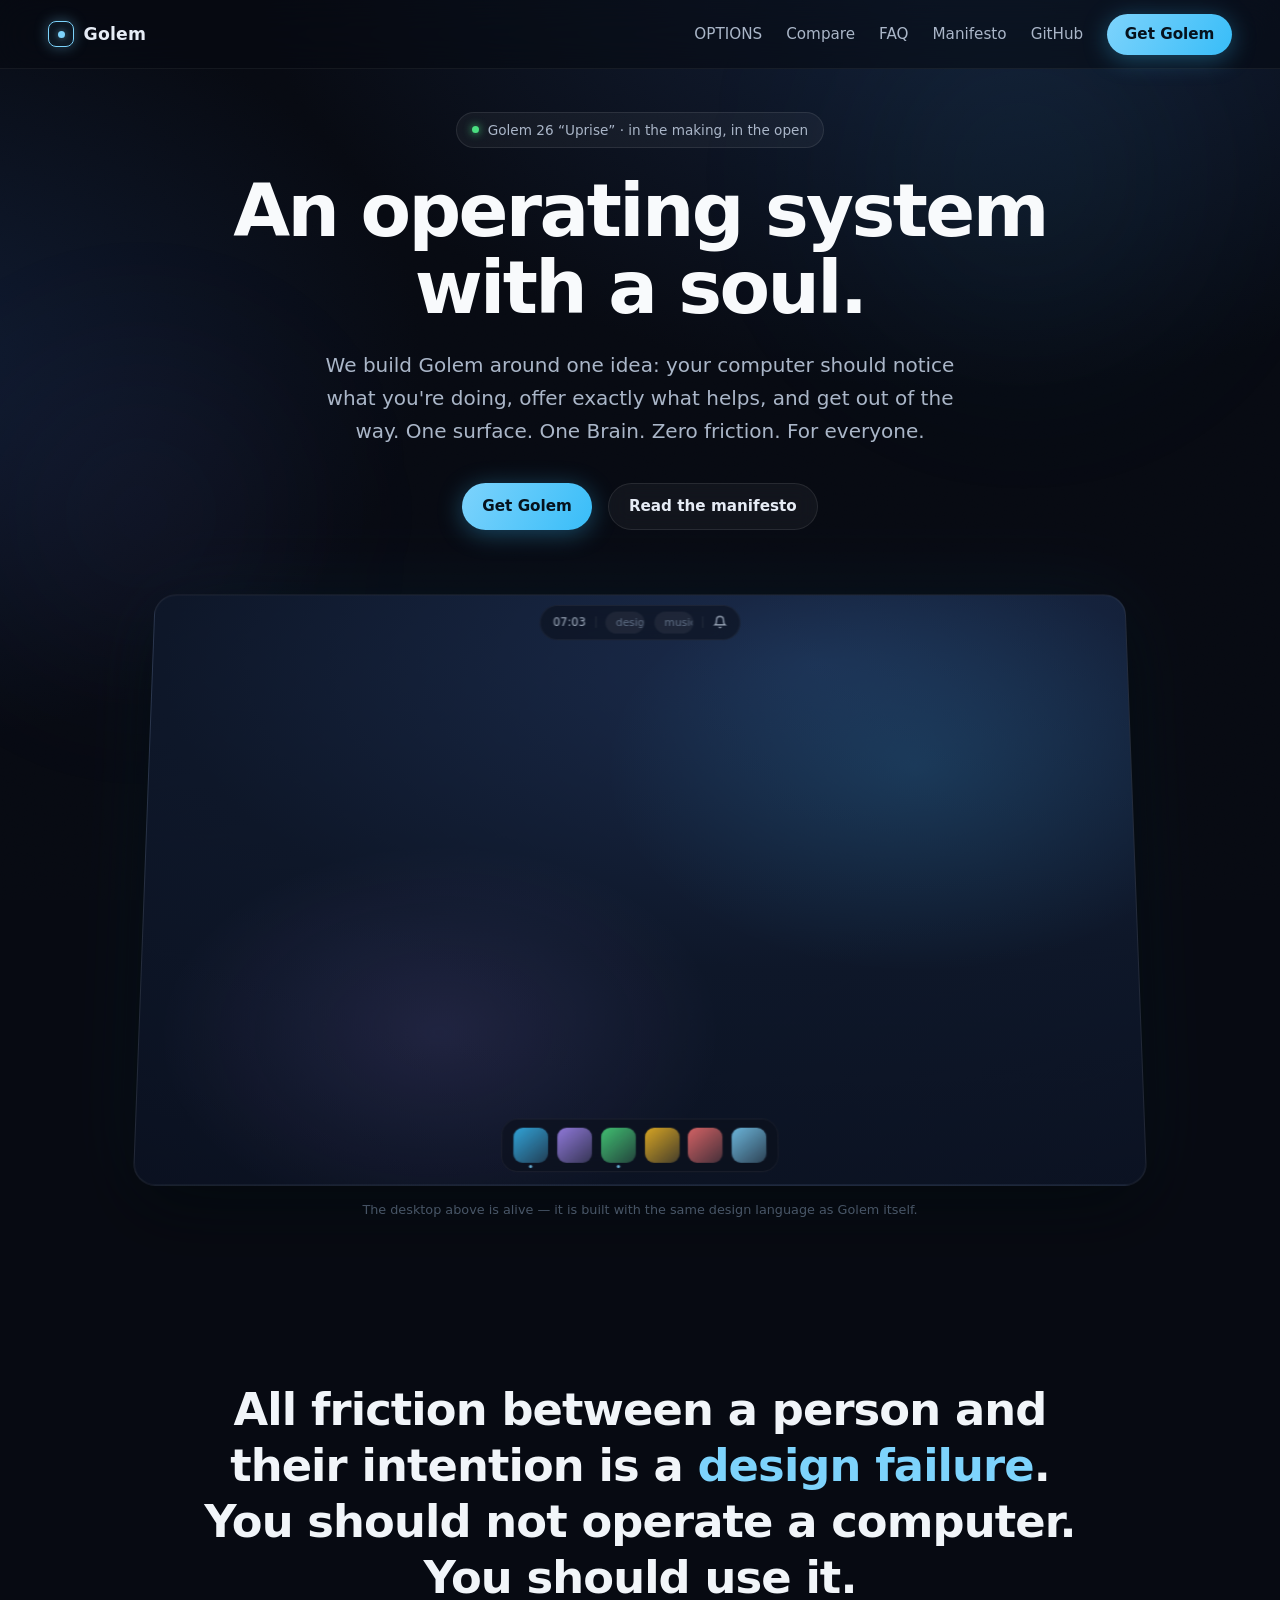
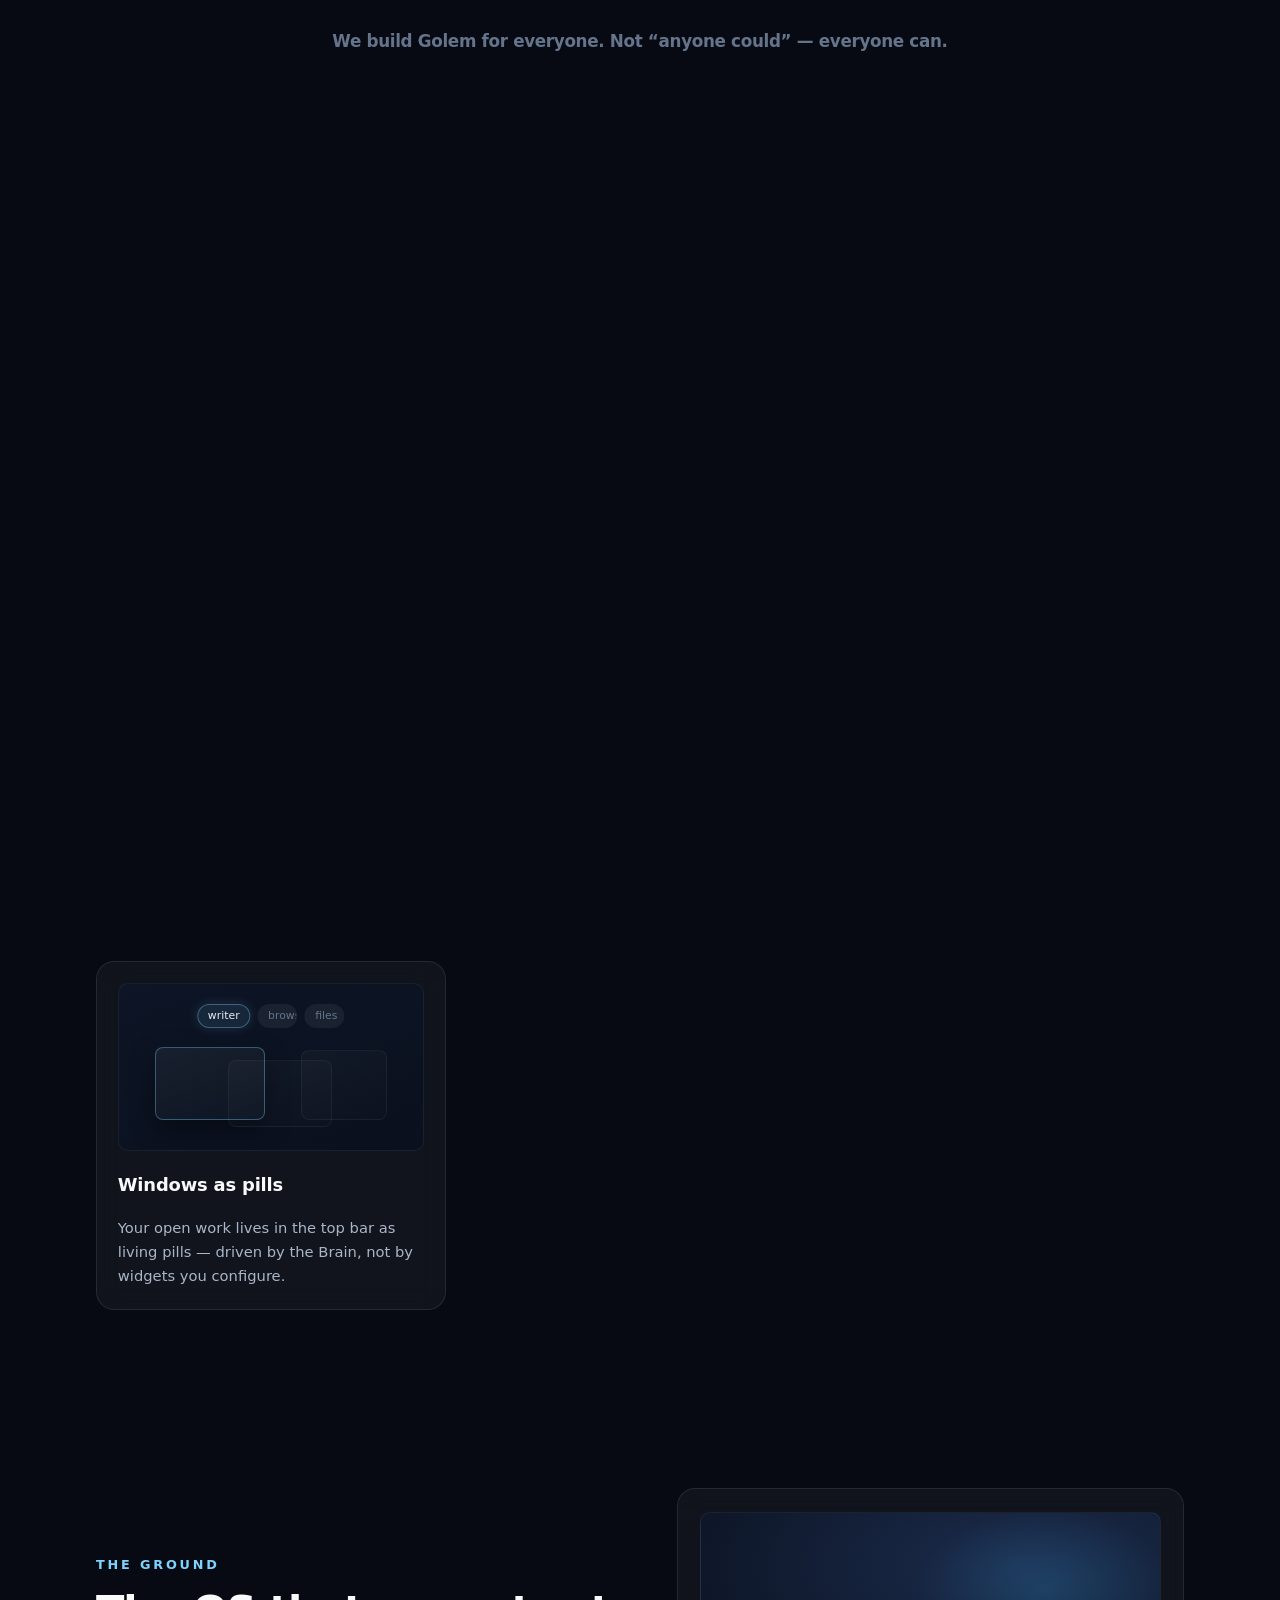
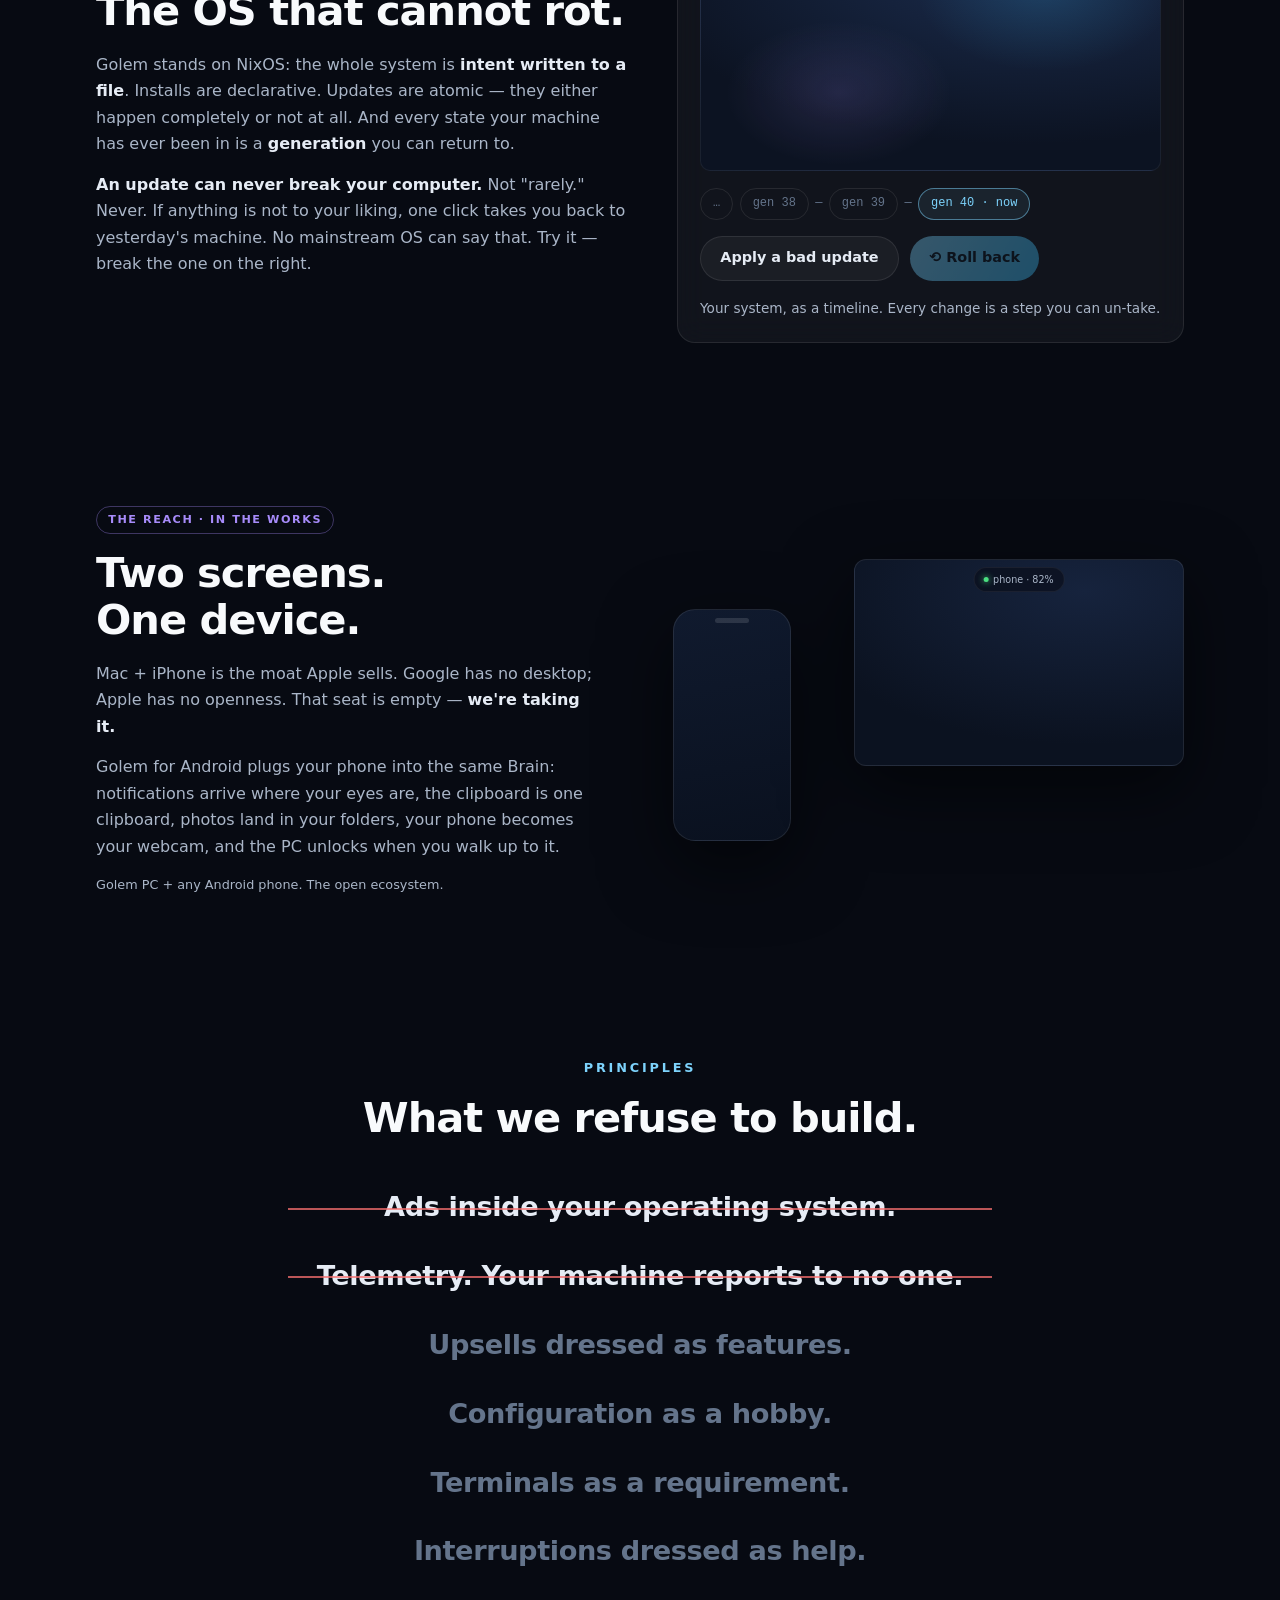
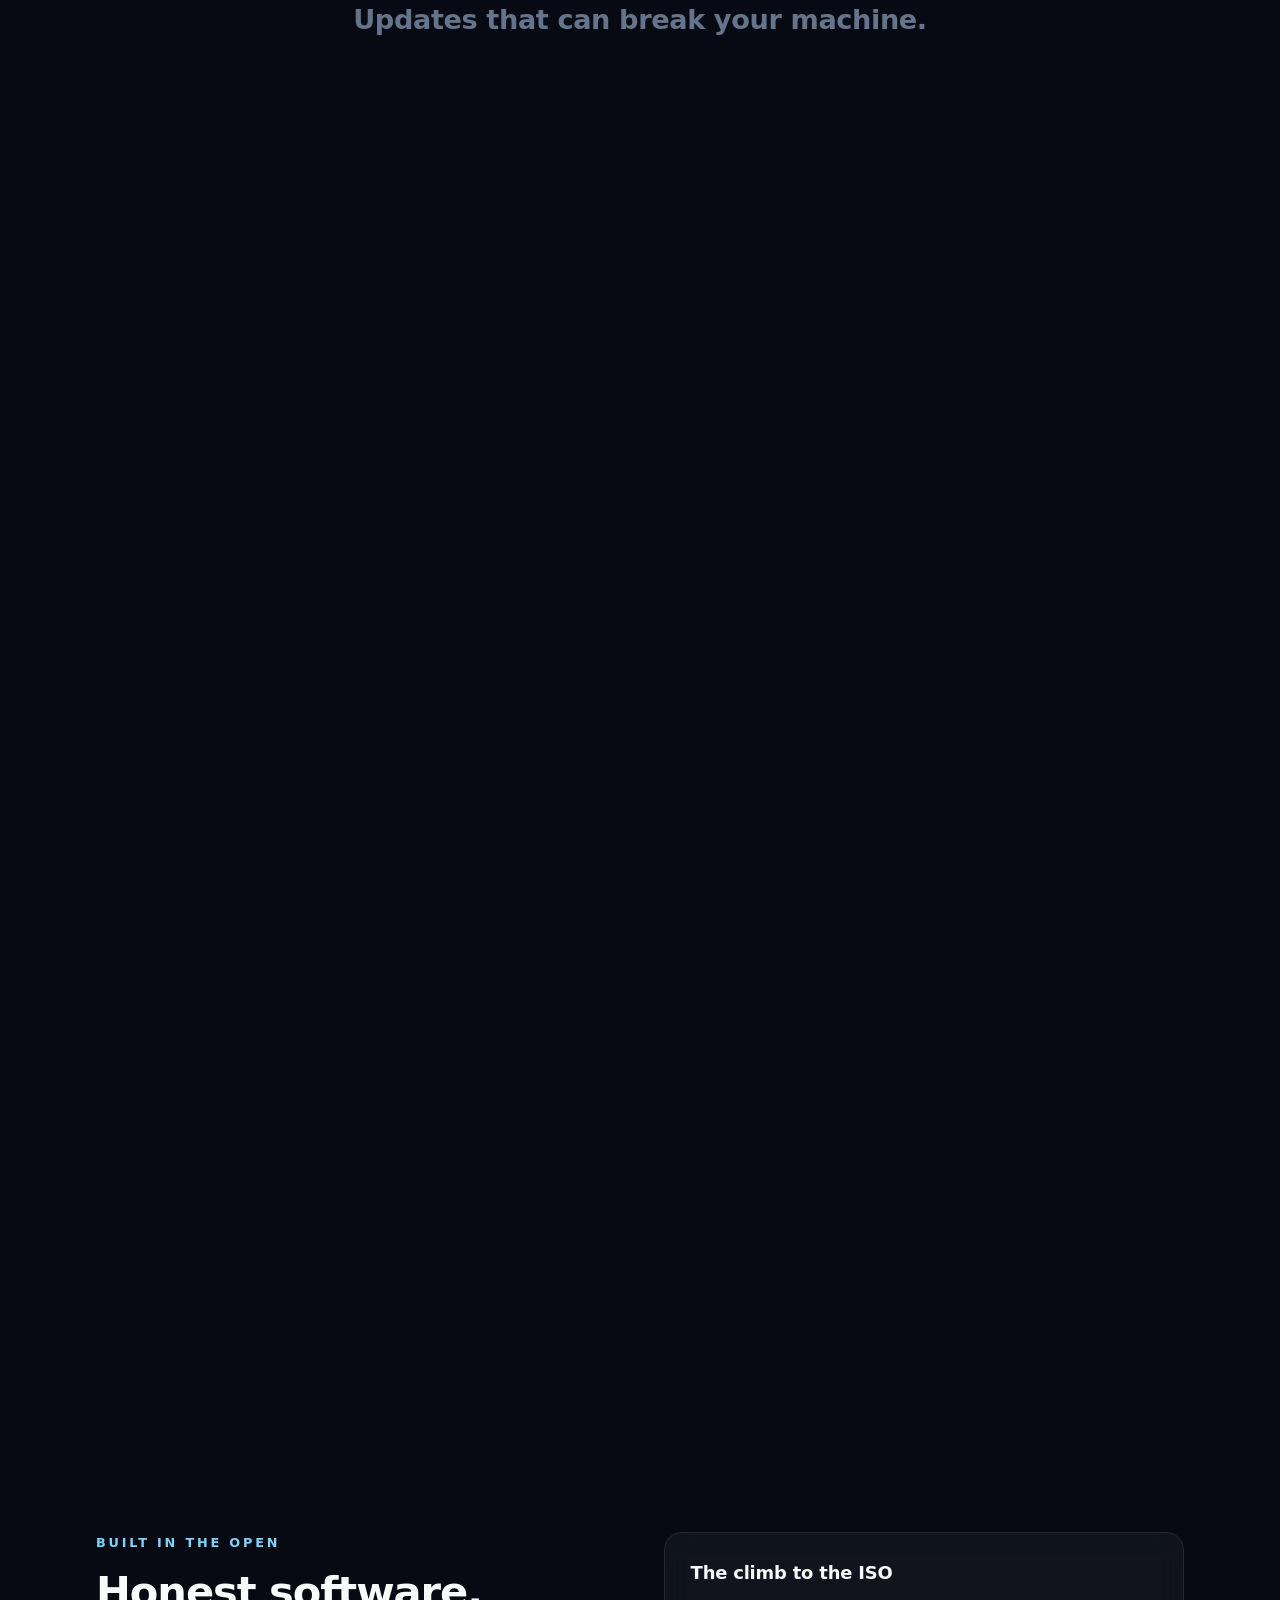
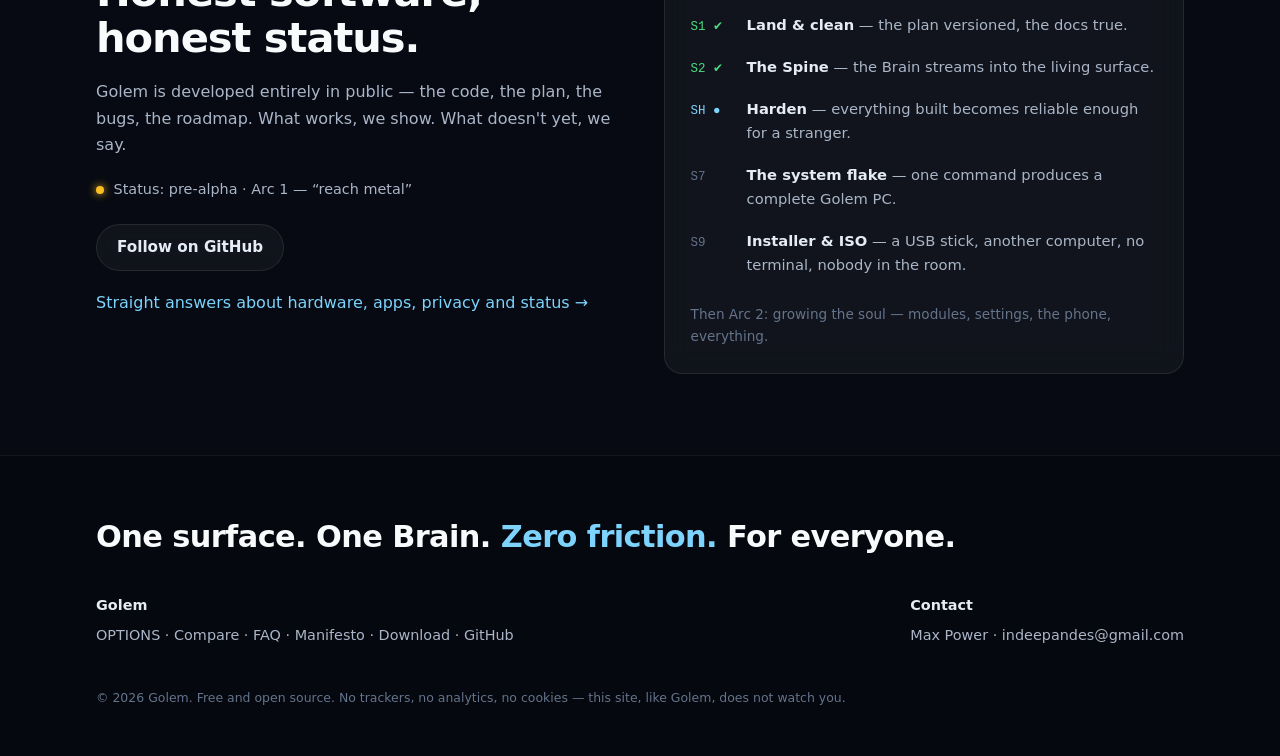
==== commit cfb4808c: "Lay the search and AI-discoverability foundation Two new content pages that answer the questions peo" ====
--- a/index.html
+++ b/index.html
@@ -5,12 +5,81 @@
   <meta name="viewport" content="width=device-width, initial-scale=1.0" />
   <title>Golem — an operating system with a soul</title>
   <meta name="description" content="Golem 26 “Uprise” — we build an operating system that notices what you're doing, offers exactly what helps, and gets out of the way. One surface. One Brain. Zero friction. For everyone." />
+  <link rel="canonical" href="https://golem-os.com/" />
   <meta property="og:title" content="Golem — an operating system with a soul" />
   <meta property="og:description" content="One surface. One Brain. Zero friction. For everyone. The OS that cannot rot." />
   <meta property="og:type" content="website" />
   <meta property="og:url" content="https://golem-os.com/" />
+  <meta property="og:image" content="https://golem-os.com/assets/og-image.png" />
+  <meta property="og:image:width" content="1200" />
+  <meta property="og:image:height" content="630" />
+  <meta property="og:site_name" content="Golem" />
+  <meta name="twitter:card" content="summary_large_image" />
   <link rel="icon" href="data:image/svg+xml,%3Csvg xmlns='http://www.w3.org/2000/svg' viewBox='0 0 32 32'%3E%3Crect x='3' y='3' width='26' height='26' rx='8' fill='none' stroke='%237dd3fc' stroke-width='2.5'/%3E%3Ccircle cx='16' cy='16' r='4' fill='%237dd3fc'/%3E%3C/svg%3E" />
   <link rel="stylesheet" href="assets/styles.css" />
+  <script type="application/ld+json">
+  {
+    "@context": "https://schema.org",
+    "@graph": [
+      {
+        "@type": "Organization",
+        "@id": "https://golem-os.com/#org",
+        "name": "Golem",
+        "url": "https://golem-os.com/",
+        "logo": "https://golem-os.com/assets/og-image.png",
+        "email": "indeepandes@gmail.com",
+        "founder": { "@type": "Person", "name": "Max Power" },
+        "sameAs": [
+          "https://github.com/maxpoww/Golem",
+          "https://github.com/maxpoww/Golem-web"
+        ],
+        "description": "An independent project building Golem, a NixOS-based Linux operating system designed around a context engine called OPTIONS."
+      },
+      {
+        "@type": "WebSite",
+        "@id": "https://golem-os.com/#website",
+        "url": "https://golem-os.com/",
+        "name": "Golem",
+        "inLanguage": "en",
+        "publisher": { "@id": "https://golem-os.com/#org" }
+      },
+      {
+        "@type": "SoftwareApplication",
+        "@id": "https://golem-os.com/#golem",
+        "name": "Golem",
+        "alternateName": ["Golem OS", "Golem 26 Uprise"],
+        "applicationCategory": "OperatingSystem",
+        "operatingSystem": "Linux",
+        "softwareVersion": "26",
+        "releaseNotes": "Golem 26, codenamed Uprise. Pre-alpha as of August 2026: a bootable virtual machine can be built from source, and an installable ISO has not yet been released.",
+        "url": "https://golem-os.com/",
+        "downloadUrl": "https://golem-os.com/download.html",
+        "installUrl": "https://golem-os.com/download.html",
+        "codeRepository": "https://github.com/maxpoww/Golem",
+        "isAccessibleForFree": true,
+        "offers": {
+          "@type": "Offer",
+          "price": "0",
+          "priceCurrency": "USD",
+          "availability": "https://schema.org/PreOrder"
+        },
+        "author": { "@type": "Person", "name": "Max Power" },
+        "publisher": { "@id": "https://golem-os.com/#org" },
+        "softwareRequirements": "A 64-bit PC with a GPU capable of hardware-accelerated rendering. No TPM 2.0, Secure Boot or CPU allowlist requirement. Building the virtual machine additionally requires an existing Linux system with Nix and flakes enabled.",
+        "description": "Golem is a NixOS-based Linux operating system built around OPTIONS, a context engine that senses what the user is doing and surfaces exactly the tool that helps, then removes it. Because it is built on NixOS, updates are atomic and every previous system state remains bootable, so an update cannot leave the machine broken.",
+        "featureList": [
+          "OPTIONS: a context engine that surfaces tools based on what the user is doing",
+          "Atomic updates with one-click rollback to any previous system generation",
+          "Declarative, reproducible system configuration inherited from NixOS",
+          "A purpose-built GPU-rendered shell: dock, launcher, notifications, clipboard history",
+          "An offline English and Spanish dictionary built into the shell",
+          "No telemetry, no advertising, and no online account requirement",
+          "Planned deep Android phone integration built on the KDE Connect protocol"
+        ]
+      }
+    ]
+  }
+  </script>
 </head>
 <body>
 
@@ -24,6 +93,8 @@
     <a class="brand" href="index.html"><span class="mark" aria-hidden="true"></span>Golem</a>
     <div class="links">
       <a href="options.html">OPTIONS</a>
+      <a href="compare.html">Compare</a>
+      <a href="faq.html">FAQ</a>
       <a href="manifesto.html">Manifesto</a>
       <a href="https://github.com/maxpoww/Golem">GitHub</a>
       <a class="btn" href="download.html">Get Golem</a>
@@ -276,6 +347,7 @@
             required.</p>
           </div>
         </div>
+        <p style="margin-top:2rem" class="rv"><a href="compare.html">See Golem measured against Windows, macOS, Ubuntu, Silverblue and NixOS — including where we lose →</a></p>
       </div>
     </section>
 
@@ -322,6 +394,7 @@
             <div class="status-line"><span class="status-dot"></span>
               Status: pre-alpha · Arc 1 — “reach metal”</div>
             <p style="margin-top:1.4rem"><a class="btn ghost" href="https://github.com/maxpoww/Golem">Follow on GitHub</a></p>
+            <p style="margin-top:1.2rem"><a href="faq.html">Straight answers about hardware, apps, privacy and status →</a></p>
           </div>
           <div class="glass rv d1" style="padding:1.6rem">
             <h3 style="margin-bottom:0.4rem">The climb to the ISO</h3>
@@ -346,7 +419,8 @@
       <div class="foot-cols">
         <div class="col">
           <b>Golem</b>
-          <a href="options.html">OPTIONS</a> · <a href="manifesto.html">Manifesto</a> ·
+          <a href="options.html">OPTIONS</a> · <a href="compare.html">Compare</a> ·
+          <a href="faq.html">FAQ</a> · <a href="manifesto.html">Manifesto</a> ·
           <a href="download.html">Download</a> · <a href="https://github.com/maxpoww/Golem">GitHub</a>
         </div>
         <div class="col">
--- a/assets/styles.css
+++ b/assets/styles.css
@@ -702,6 +702,65 @@
 .rule div b { color: var(--ink); display: block; margin-bottom: 0.2rem; }
 .rule div { font-size: 0.95rem; color: var(--ink-dim); }
 
+/* ── FAQ questions ──────────────────────────────────────────── */
+
+.prose h3.q {
+  margin-top: 2.2rem; font-size: 1.12rem; color: #f8fafc;
+  padding-left: 1rem; border-left: 2px solid rgba(125, 211, 252, 0.45);
+  line-height: 1.4;
+}
+.prose h3.q + p { margin-top: 0.7rem; }
+
+/* ── Comparison table ───────────────────────────────────────── */
+
+.table-scroll {
+  overflow-x: auto; border-radius: var(--radius);
+  border: 1px solid var(--line); background: var(--glass);
+  backdrop-filter: blur(14px); -webkit-backdrop-filter: blur(14px);
+}
+table.cmp {
+  border-collapse: collapse; width: 100%; min-width: 54rem;
+  font-size: 0.86rem;
+}
+table.cmp caption {
+  caption-side: top; text-align: left; padding: 1rem 1.2rem 0.6rem;
+  color: var(--ink-faint); font-size: 0.82rem;
+}
+table.cmp th, table.cmp td {
+  padding: 0.7rem 0.9rem; text-align: left;
+  border-bottom: 1px solid var(--line-soft);
+  vertical-align: top;
+}
+table.cmp thead th {
+  color: var(--ink); font-weight: 700; font-size: 0.82rem;
+  letter-spacing: 0.01em; white-space: nowrap;
+  border-bottom: 1px solid var(--line);
+  position: sticky; top: 0; background: rgba(11, 16, 29, 0.96);
+  backdrop-filter: blur(8px);
+}
+table.cmp thead th.mine {
+  color: var(--accent);
+  background: linear-gradient(180deg, rgba(125,211,252,0.14), rgba(11,16,29,0.96));
+}
+table.cmp tbody th {
+  font-weight: 600; color: var(--ink-dim); font-size: 0.85rem;
+  min-width: 14rem;
+}
+table.cmp td { color: var(--ink-faint); white-space: nowrap; }
+table.cmp td.mine {
+  background: rgba(125, 211, 252, 0.05);
+  border-left: 1px solid rgba(125,211,252,0.18);
+  border-right: 1px solid rgba(125,211,252,0.18);
+  color: var(--ink); font-weight: 600;
+}
+table.cmp td.good { color: var(--green); }
+table.cmp td.mid { color: var(--amber); }
+table.cmp td.bad { color: var(--red); }
+table.cmp td.mine.good { color: #86efac; }
+table.cmp td.mine.bad { color: #fca5a5; }
+table.cmp tbody tr:hover td:not(.mine) { background: rgba(255,255,255,0.02); }
+table.cmp tbody tr:last-child th, table.cmp tbody tr:last-child td { border-bottom: none; }
+
 /* ── Responsive & motion safety ─────────────────────────────── */
 
 @media (max-width: 640px) {
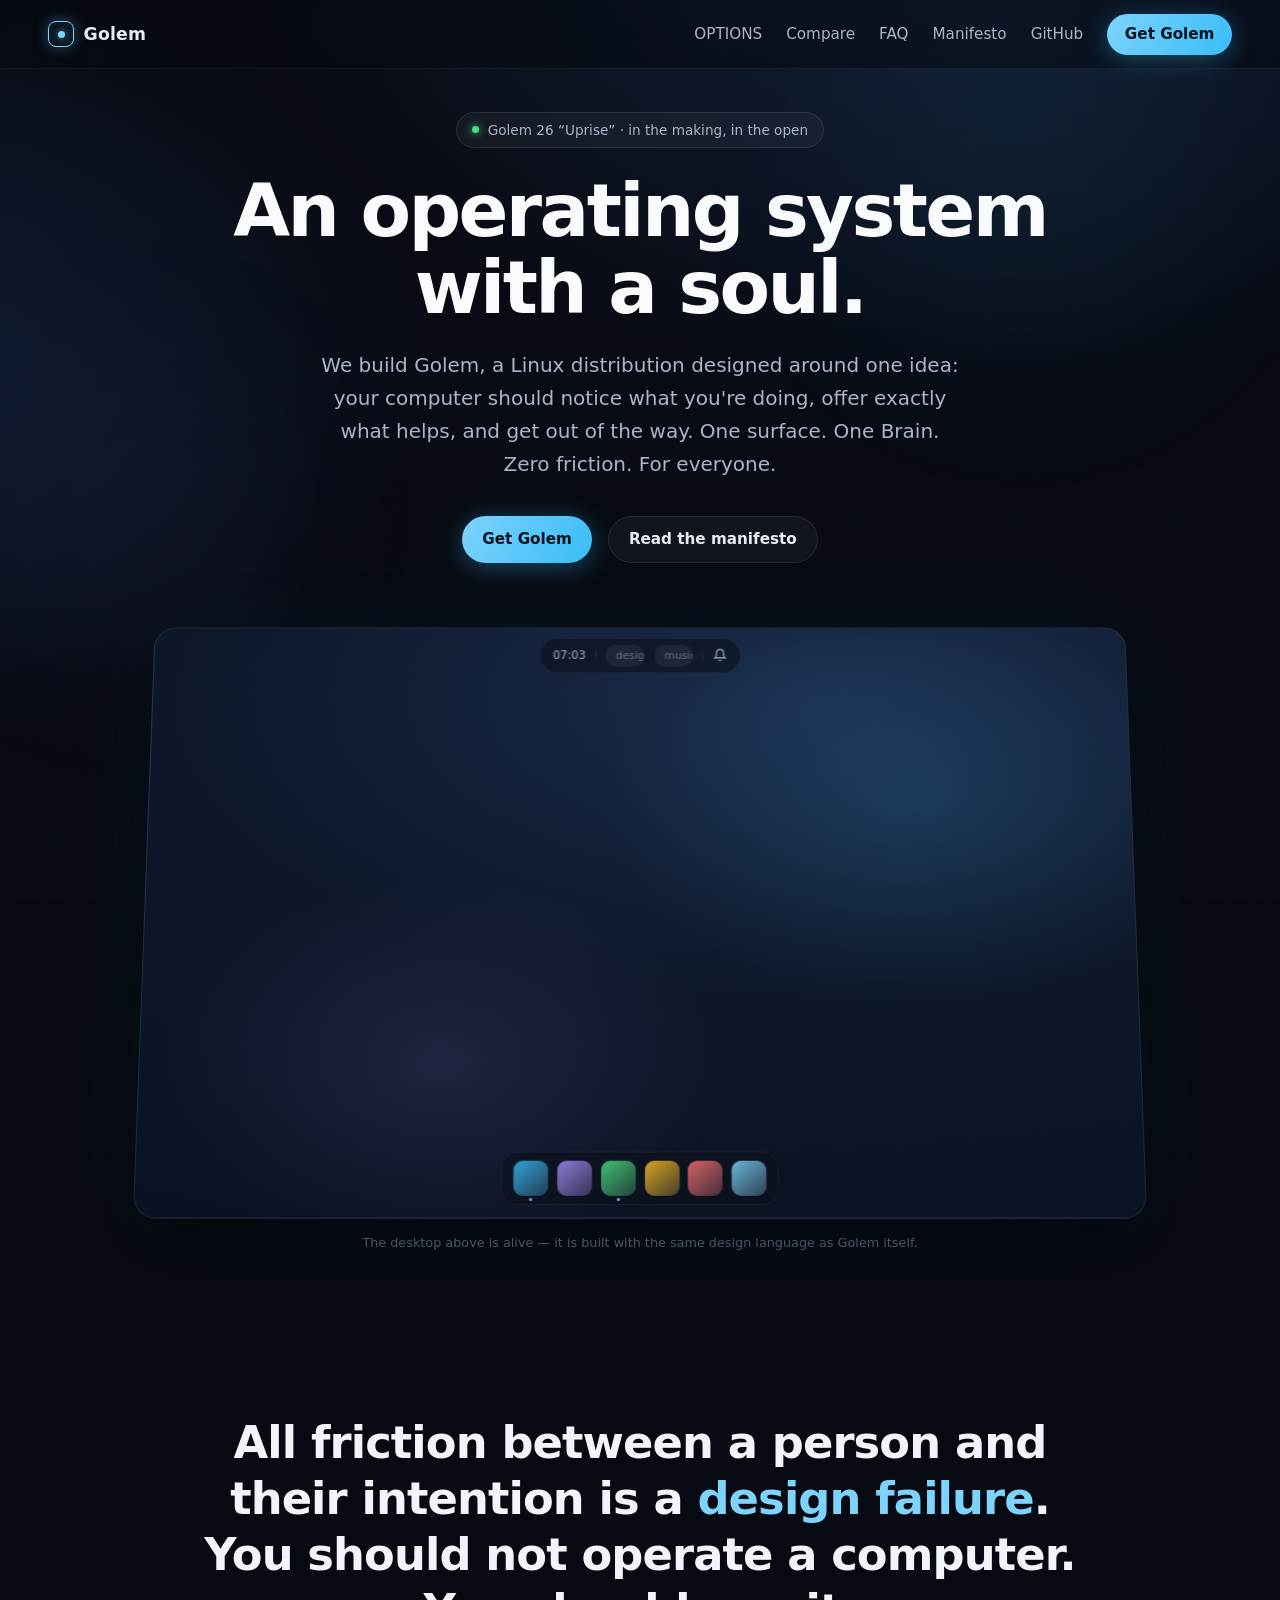
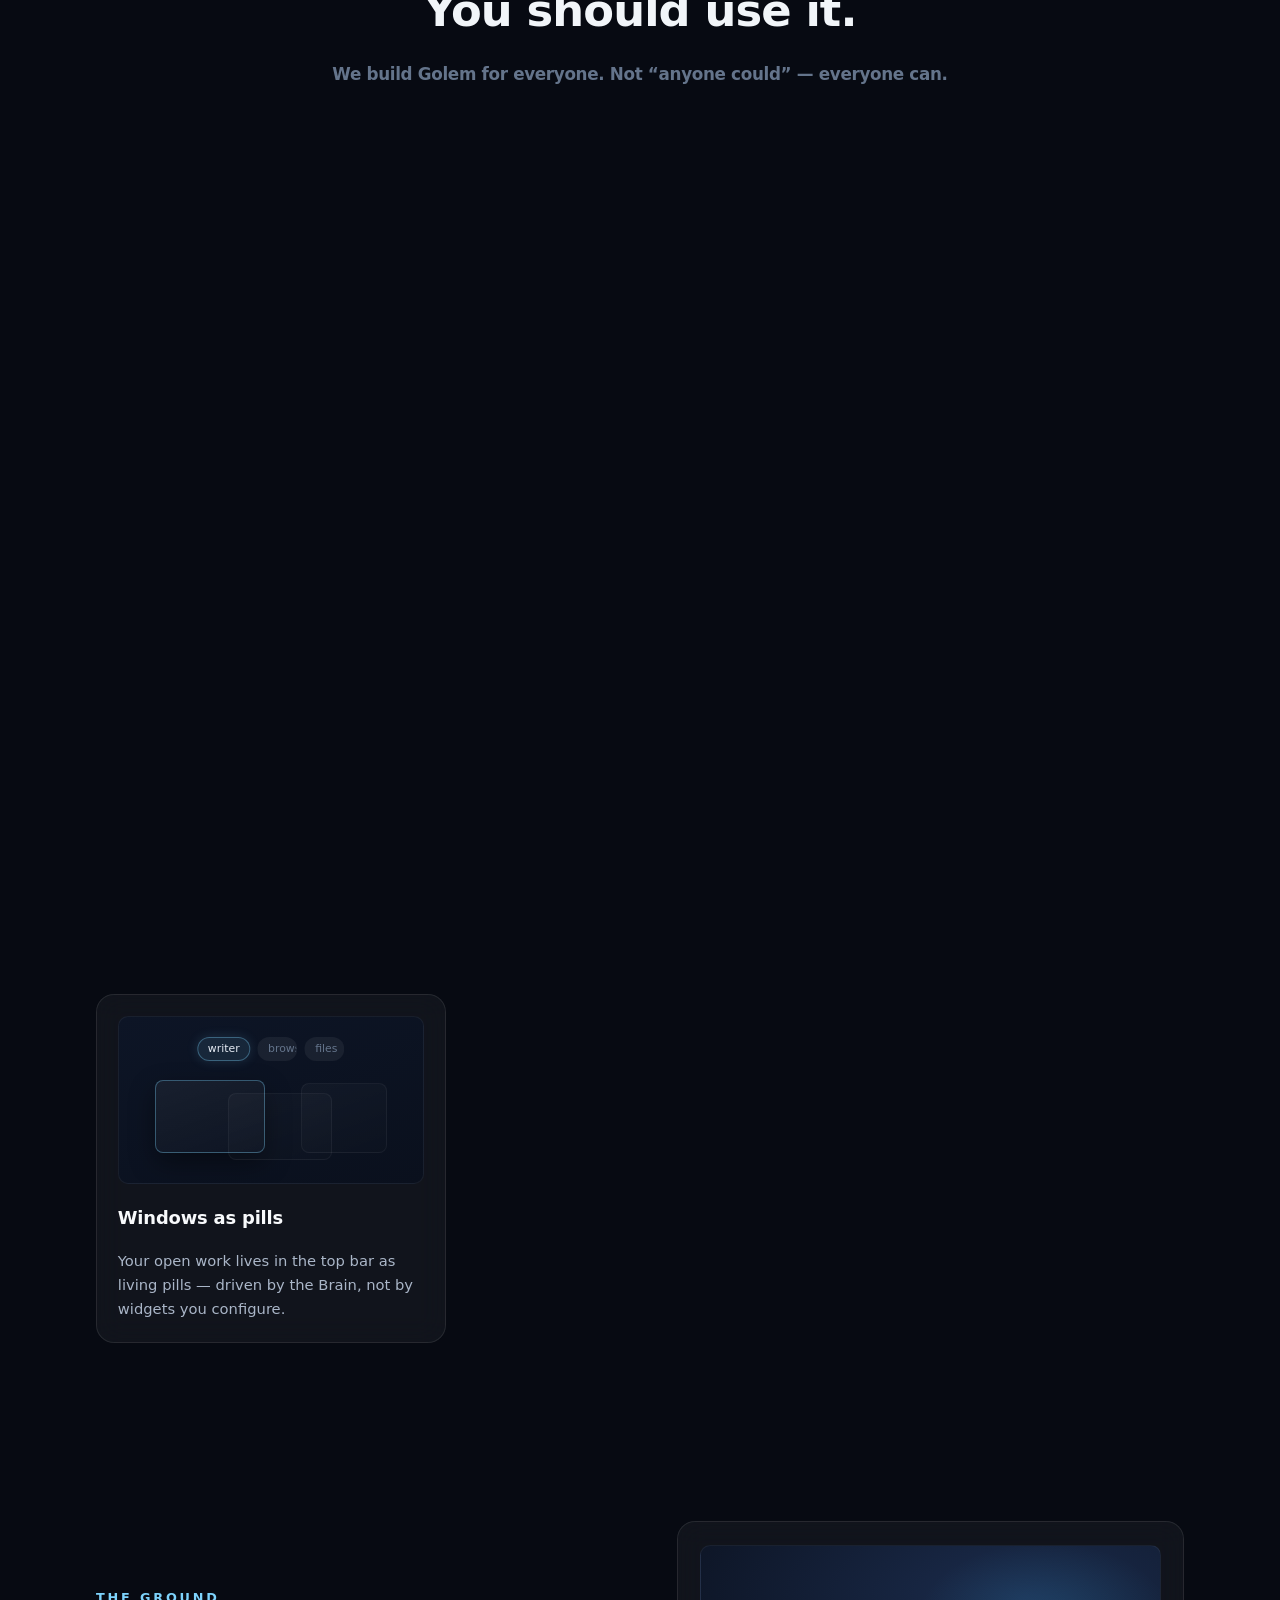
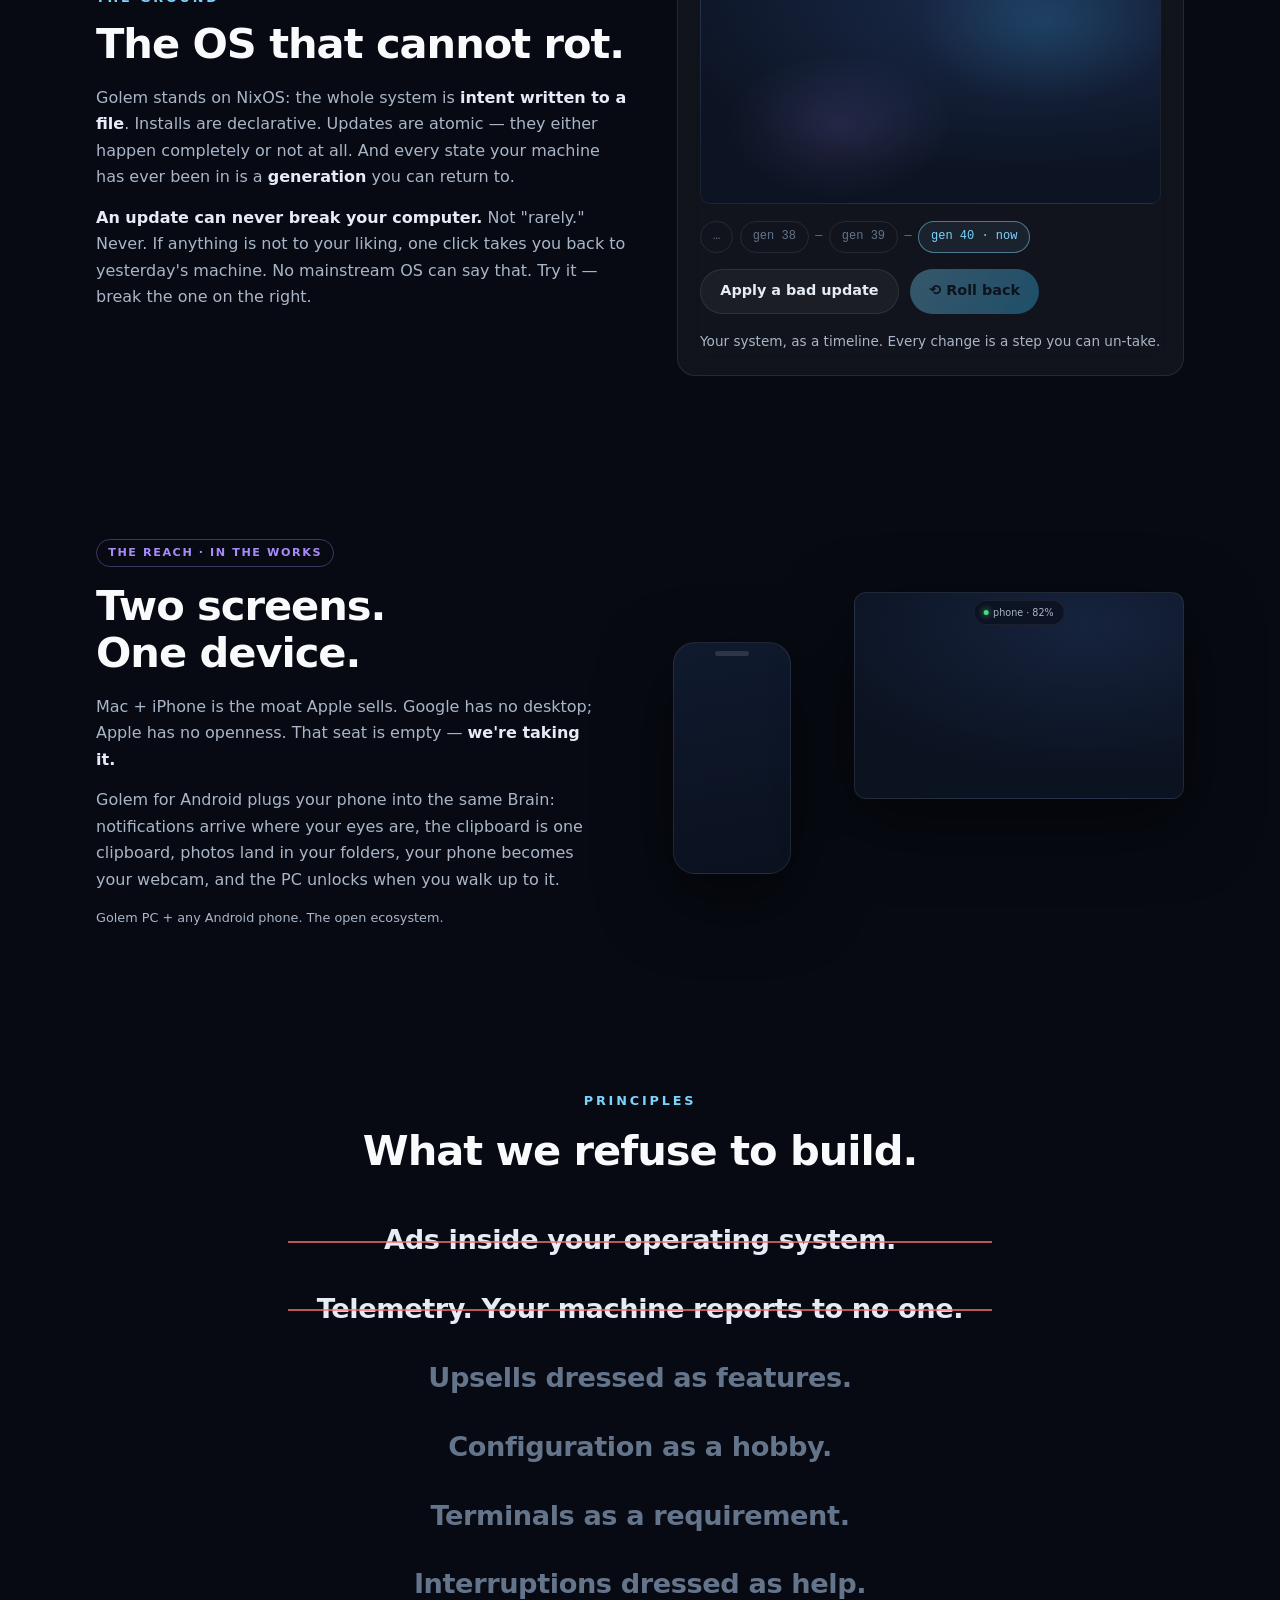
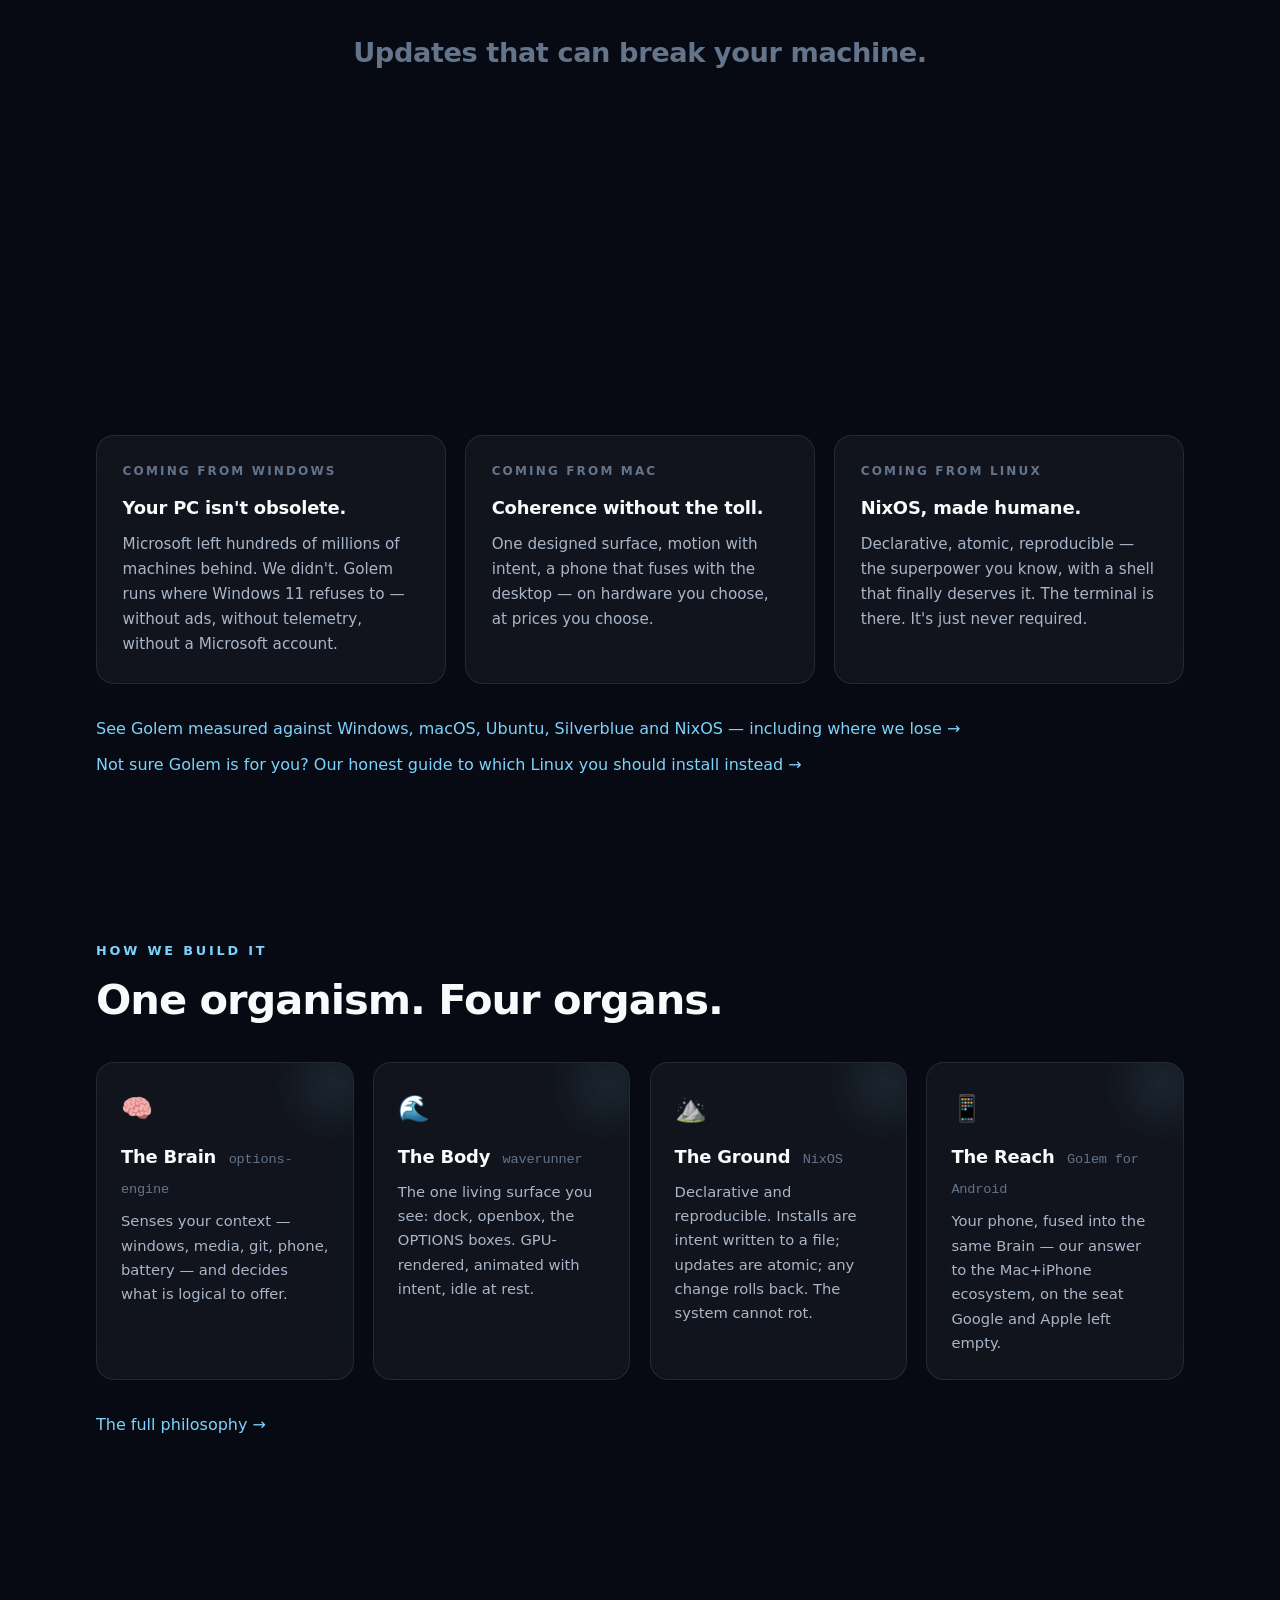
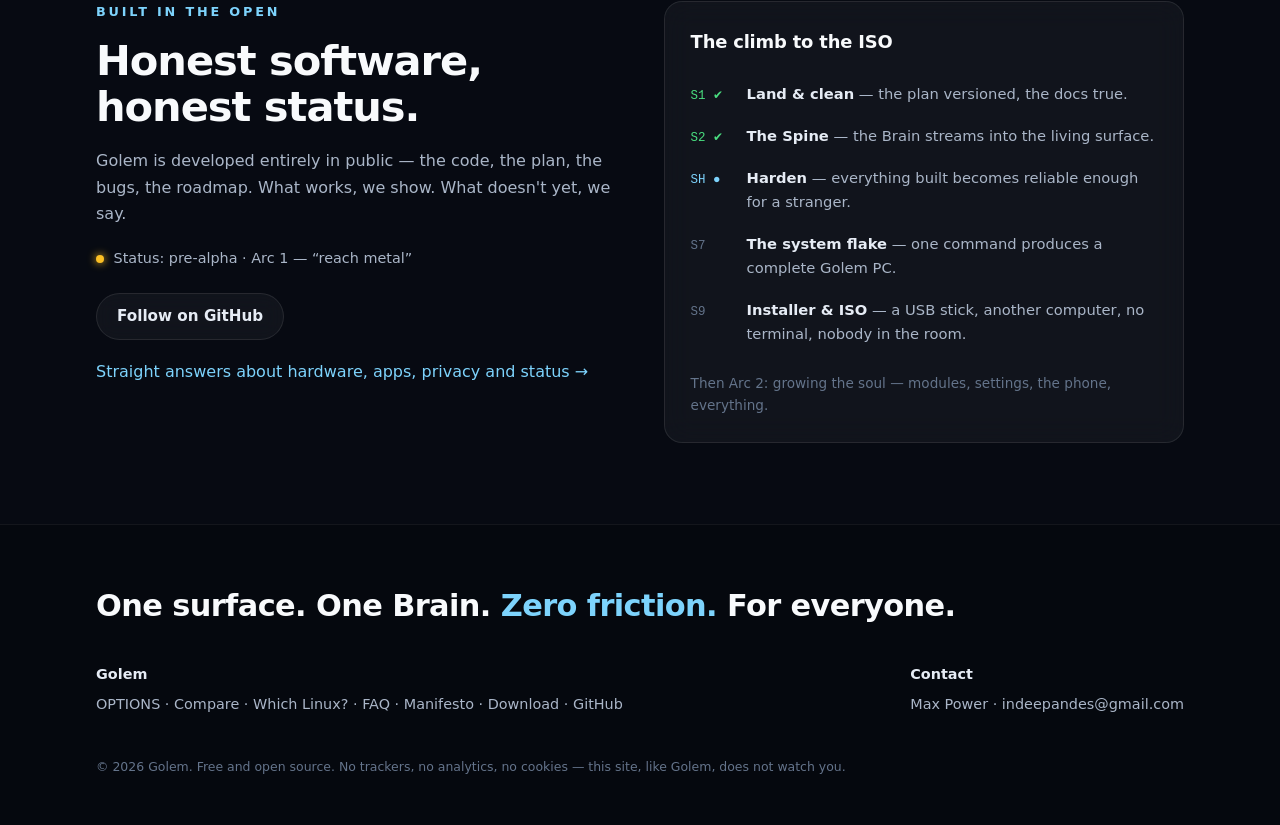
==== commit f8539fc9: "Fix the "golem linux" entity gap; serve "best distro" intent honestly The brand query problem was se" ====
--- a/index.html
+++ b/index.html
@@ -3,11 +3,11 @@
 <head>
   <meta charset="UTF-8" />
   <meta name="viewport" content="width=device-width, initial-scale=1.0" />
-  <title>Golem — an operating system with a soul</title>
-  <meta name="description" content="Golem 26 “Uprise” — we build an operating system that notices what you're doing, offers exactly what helps, and gets out of the way. One surface. One Brain. Zero friction. For everyone." />
+  <title>Golem Linux — an operating system with a soul</title>
+  <meta name="description" content="Golem Linux is a NixOS-based distribution built around OPTIONS: it notices what you're doing, offers exactly what helps, and gets out of the way. The Linux operating system that cannot rot — every update is atomic and every change rolls back." />
   <link rel="canonical" href="https://golem-os.com/" />
-  <meta property="og:title" content="Golem — an operating system with a soul" />
-  <meta property="og:description" content="One surface. One Brain. Zero friction. For everyone. The OS that cannot rot." />
+  <meta property="og:title" content="Golem Linux — an operating system with a soul" />
+  <meta property="og:description" content="One surface. One Brain. Zero friction. For everyone. The Linux distribution that cannot rot." />
   <meta property="og:type" content="website" />
   <meta property="og:url" content="https://golem-os.com/" />
   <meta property="og:image" content="https://golem-os.com/assets/og-image.png" />
@@ -33,7 +33,7 @@
           "https://github.com/maxpoww/Golem",
           "https://github.com/maxpoww/Golem-web"
         ],
-        "description": "An independent project building Golem, a NixOS-based Linux operating system designed around a context engine called OPTIONS."
+        "description": "An independent project building Golem Linux (also called Golem OS), a NixOS-based Linux distribution designed around a context engine called OPTIONS. Not affiliated with the Golem Network compute project or any other product named Golem."
       },
       {
         "@type": "WebSite",
@@ -47,8 +47,9 @@
         "@type": "SoftwareApplication",
         "@id": "https://golem-os.com/#golem",
         "name": "Golem",
-        "alternateName": ["Golem OS", "Golem 26 Uprise"],
+        "alternateName": ["Golem Linux", "Golem OS", "Golem 26 Uprise", "Golem Linux distribution"],
         "applicationCategory": "OperatingSystem",
+        "applicationSubCategory": "Linux distribution",
         "operatingSystem": "Linux",
         "softwareVersion": "26",
         "releaseNotes": "Golem 26, codenamed Uprise. Pre-alpha as of August 2026: a bootable virtual machine can be built from source, and an installable ISO has not yet been released.",
@@ -108,9 +109,9 @@
       <div class="copy">
         <span class="release rv in"><span class="pulse"></span>Golem 26 “Uprise” · in the making, in the open</span>
         <h1 class="rv in">An operating system<br />with a soul.</h1>
-        <p class="lead rv in d1">We build Golem around one idea: your computer should notice
-        what you're doing, offer exactly what helps, and get out of the way.
-        One surface. One Brain. Zero friction. For everyone.</p>
+        <p class="lead rv in d1">We build Golem, a Linux distribution designed around one
+        idea: your computer should notice what you're doing, offer exactly what helps,
+        and get out of the way. One surface. One Brain. Zero friction. For everyone.</p>
         <div class="ctas rv in d2">
           <a class="btn" href="download.html">Get Golem</a>
           <a class="btn ghost" href="manifesto.html">Read the manifesto</a>
@@ -348,6 +349,7 @@
           </div>
         </div>
         <p style="margin-top:2rem" class="rv"><a href="compare.html">See Golem measured against Windows, macOS, Ubuntu, Silverblue and NixOS — including where we lose →</a></p>
+        <p style="margin-top:0.6rem" class="rv"><a href="choose.html">Not sure Golem is for you? Our honest guide to which Linux you should install instead →</a></p>
       </div>
     </section>
 
@@ -420,7 +422,8 @@
         <div class="col">
           <b>Golem</b>
           <a href="options.html">OPTIONS</a> · <a href="compare.html">Compare</a> ·
-          <a href="faq.html">FAQ</a> · <a href="manifesto.html">Manifesto</a> ·
+          <a href="choose.html">Which Linux?</a> · <a href="faq.html">FAQ</a> ·
+          <a href="manifesto.html">Manifesto</a> ·
           <a href="download.html">Download</a> · <a href="https://github.com/maxpoww/Golem">GitHub</a>
         </div>
         <div class="col">
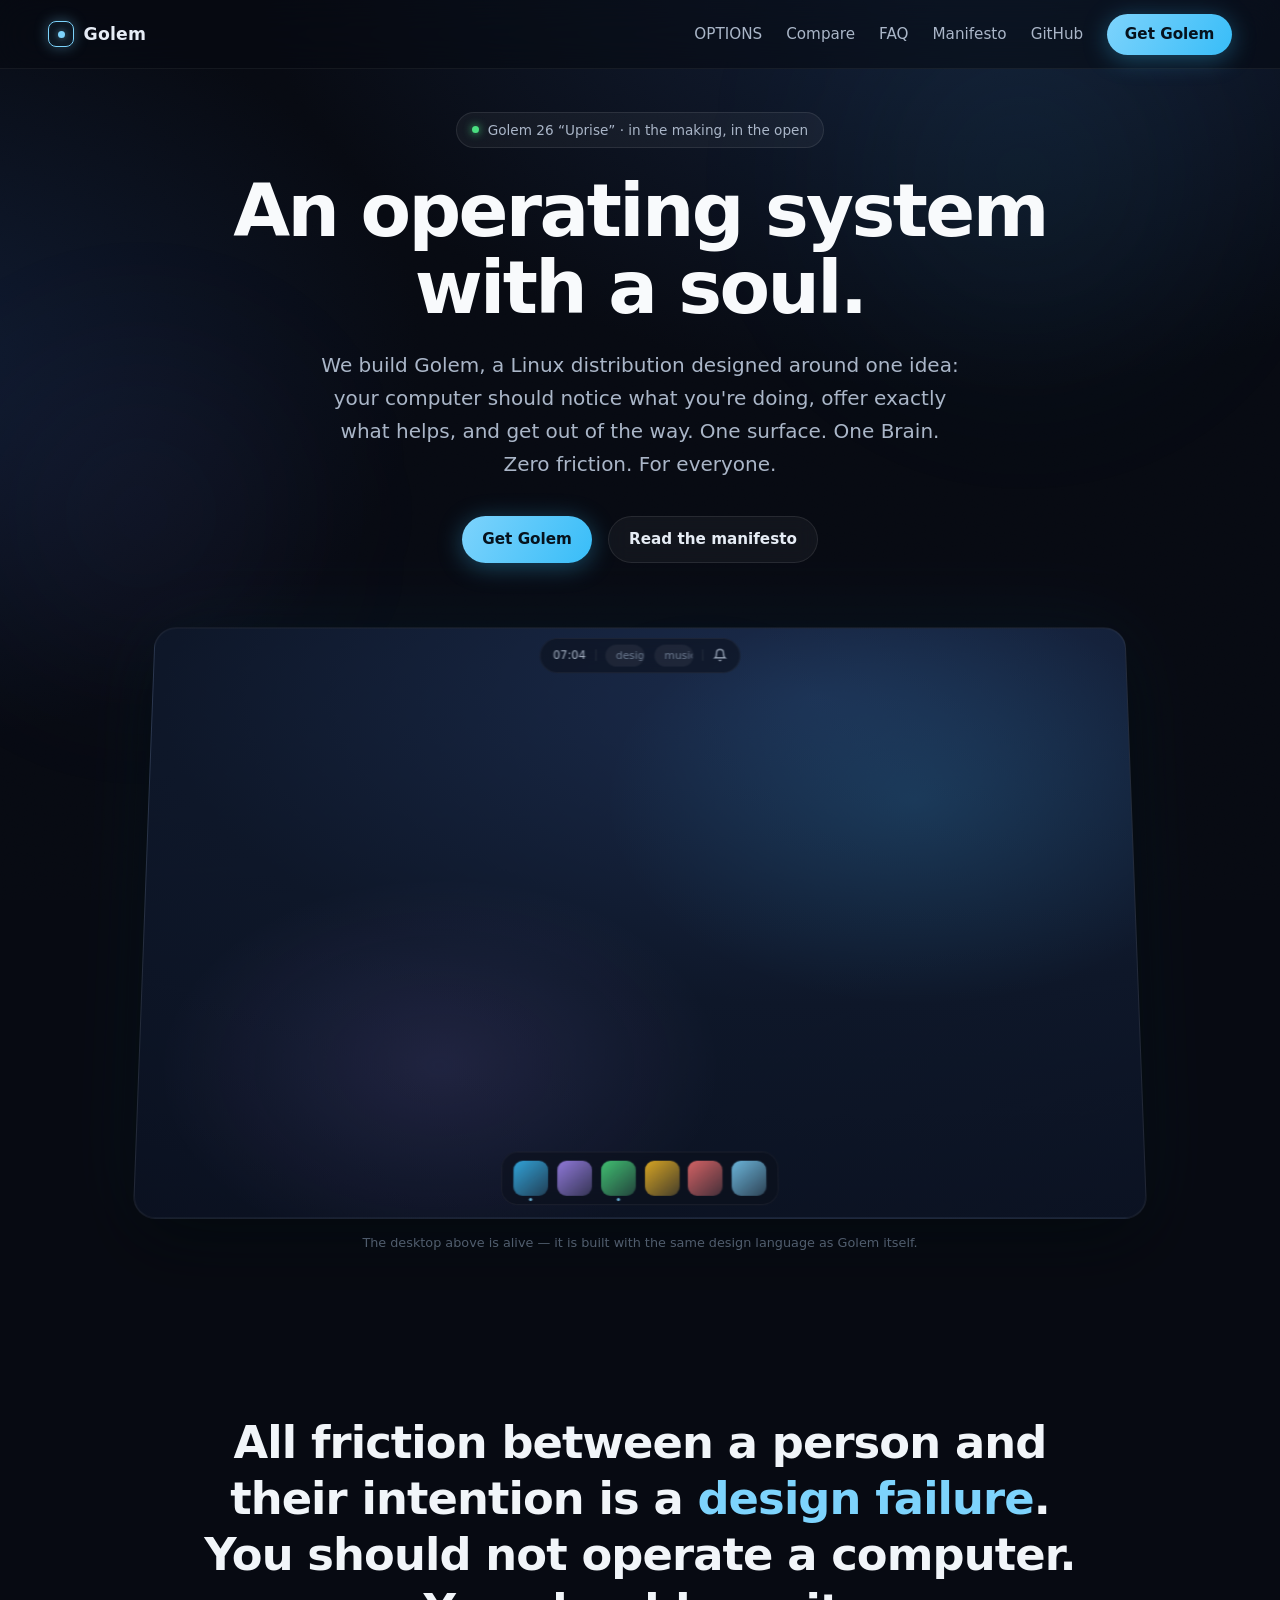
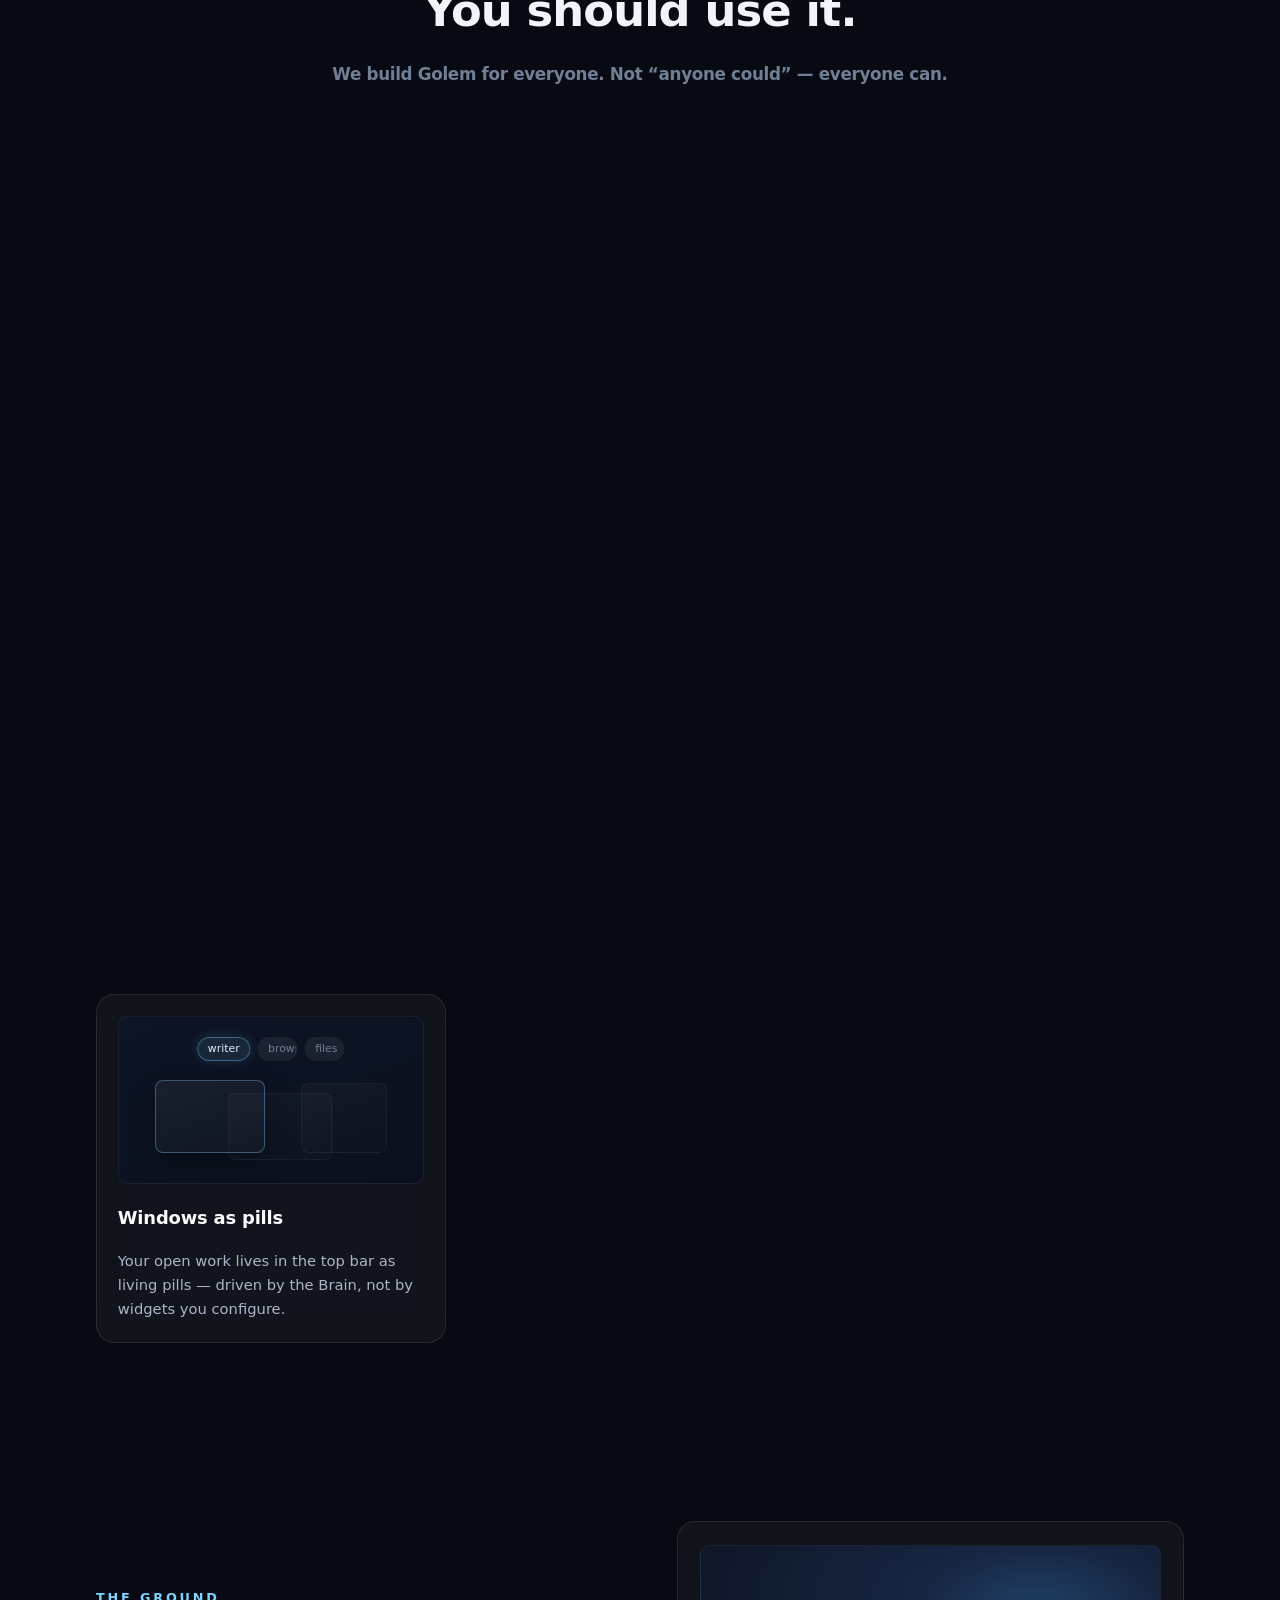
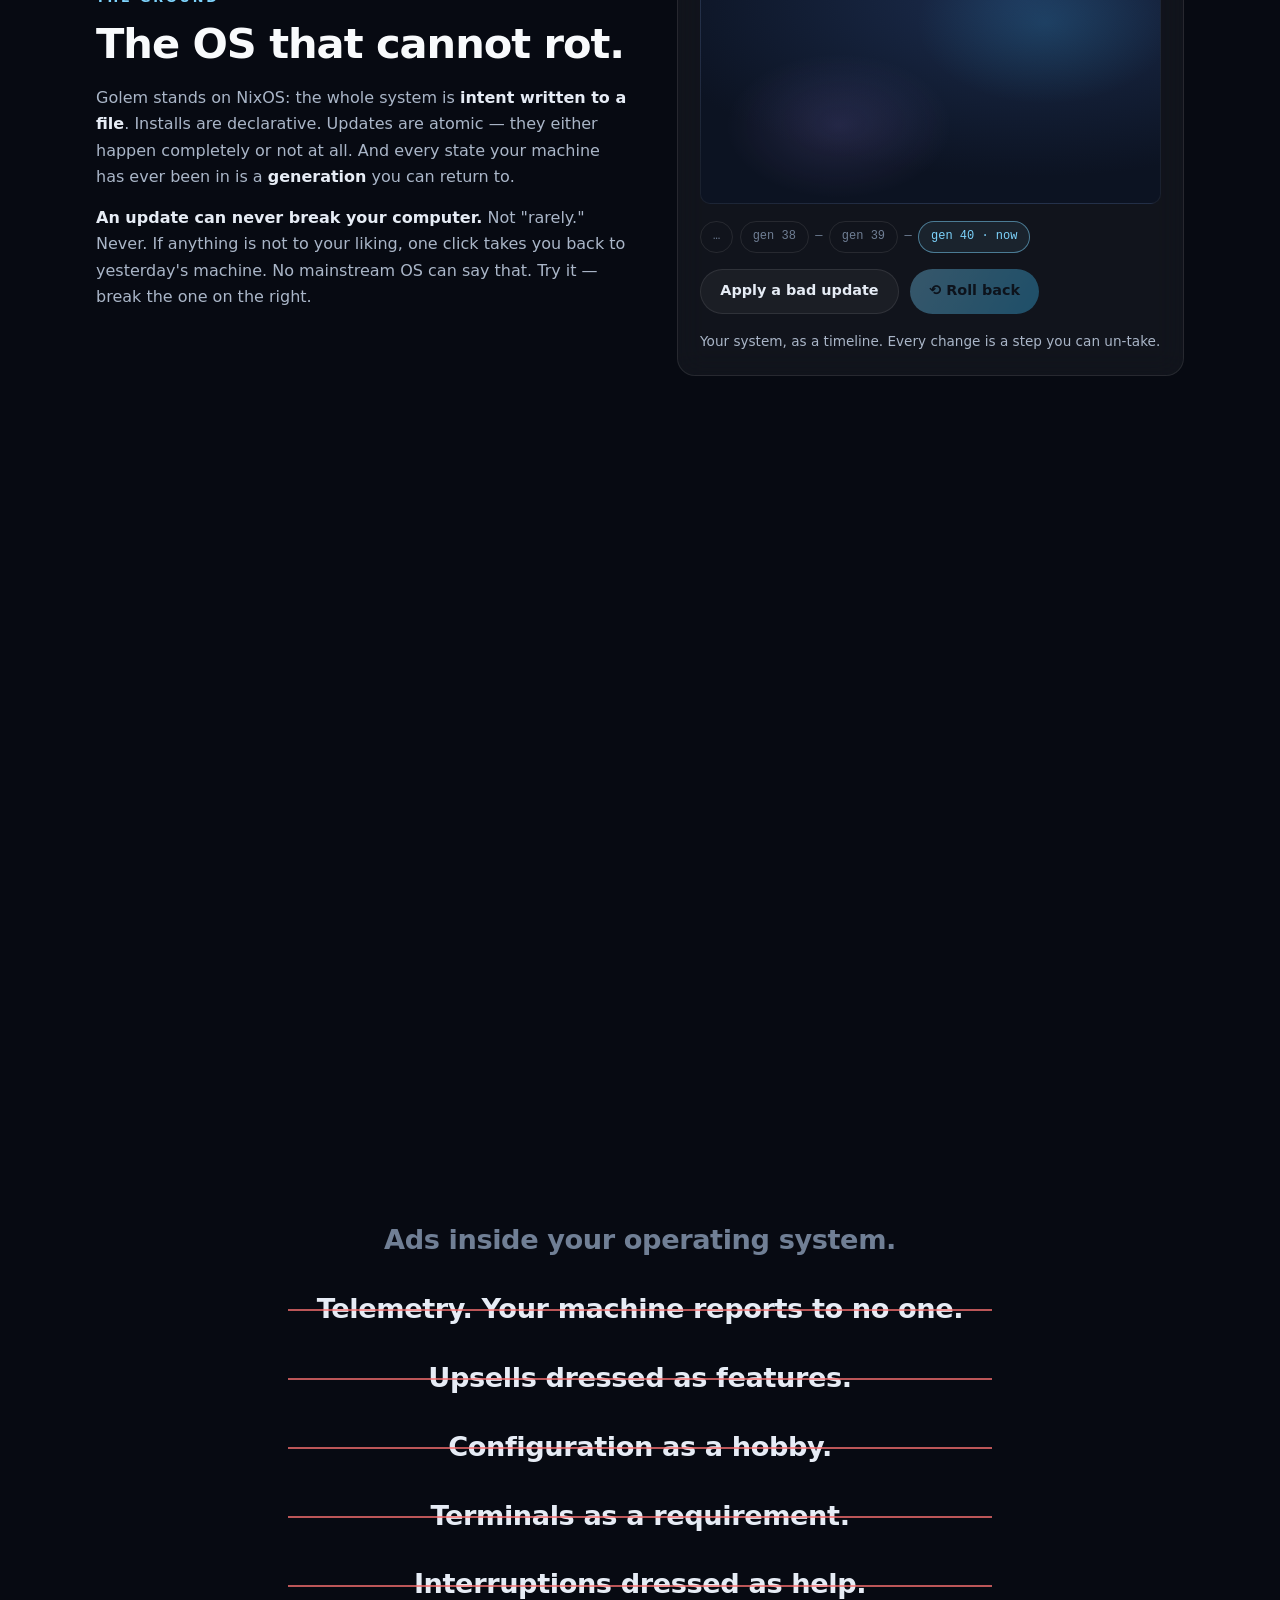
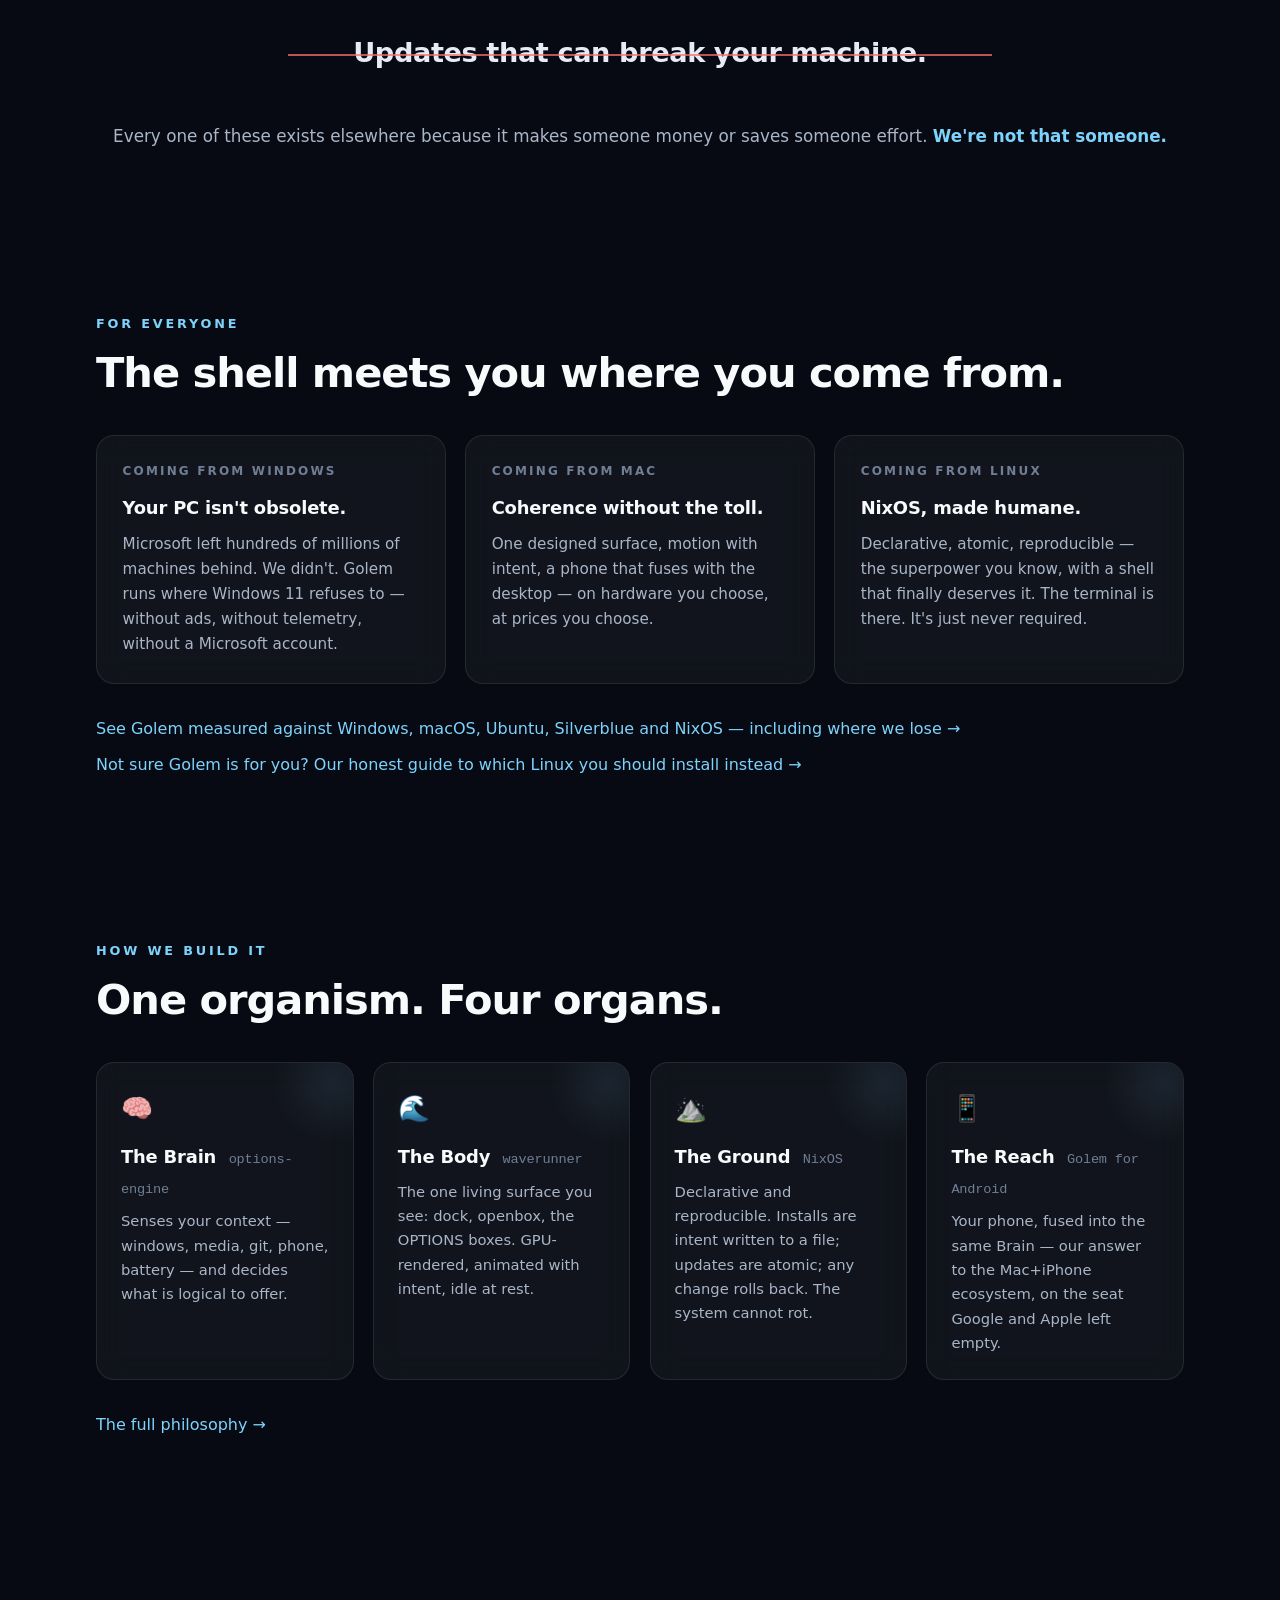
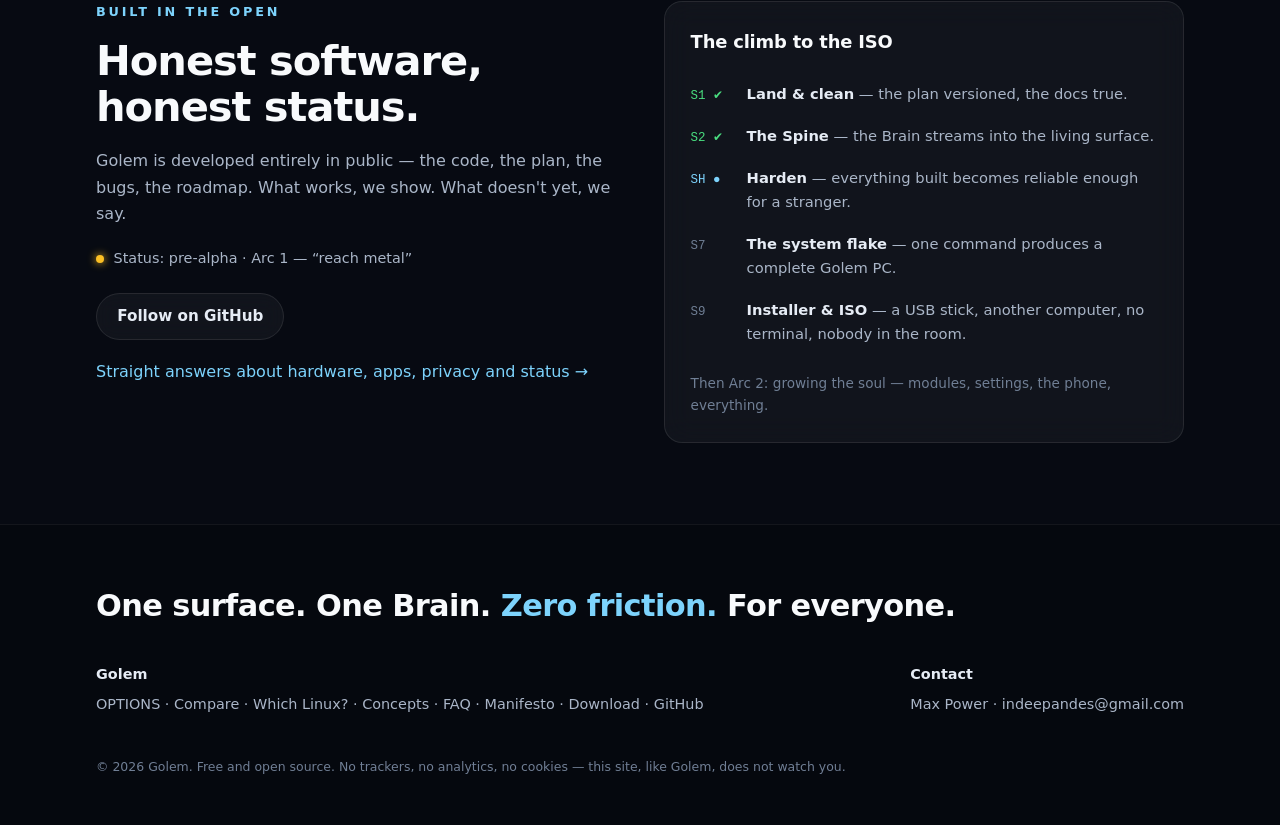
==== commit 733803bc: "Add definitional content, entity consolidation, a11y and 404 concepts.html — atomic update, generati" ====
--- a/index.html
+++ b/index.html
@@ -84,6 +84,8 @@
 </head>
 <body>
 
+  <a class="skip" href="#main">Skip to content</a>
+
   <div class="substrate" aria-hidden="true">
     <div class="aurora a1"></div>
     <div class="aurora a2"></div>
@@ -102,7 +104,7 @@
     </div>
   </nav>
 
-  <main>
+  <main id="main">
 
     <!-- ═══ Hero ═══ -->
     <section class="hero">
@@ -422,7 +424,8 @@
         <div class="col">
           <b>Golem</b>
           <a href="options.html">OPTIONS</a> · <a href="compare.html">Compare</a> ·
-          <a href="choose.html">Which Linux?</a> · <a href="faq.html">FAQ</a> ·
+          <a href="choose.html">Which Linux?</a> · <a href="concepts.html">Concepts</a> ·
+          <a href="faq.html">FAQ</a> ·
           <a href="manifesto.html">Manifesto</a> ·
           <a href="download.html">Download</a> · <a href="https://github.com/maxpoww/Golem">GitHub</a>
         </div>
--- a/assets/styles.css
+++ b/assets/styles.css
@@ -10,7 +10,7 @@
   --bg-2: #101827;
   --ink: #e6ecf5;
   --ink-dim: #aab6c8;
-  --ink-faint: #64748b;
+  --ink-faint: #707f95;   /* 4.87:1 on --bg-0 — WCAG AA for body text */
   --accent: #7dd3fc;          /* the Shining */
   --accent-deep: #38bdf8;
   --violet: #a78bfa;
@@ -44,6 +44,21 @@
 
 ::selection { background: rgba(125, 211, 252, 0.28); color: #fff; }
 
+/* Keyboard access: skip link + a visible focus ring everywhere */
+.skip {
+  position: absolute; left: 50%; transform: translate(-50%, -140%);
+  z-index: 100; padding: 0.7rem 1.3rem; border-radius: 0 0 12px 12px;
+  background: var(--accent); color: #06121d; font-weight: 700;
+  transition: transform 0.2s var(--ease);
+}
+.skip:focus { transform: translate(-50%, 0); text-decoration: none; }
+
+:focus-visible {
+  outline: 2px solid var(--accent);
+  outline-offset: 3px;
+  border-radius: 4px;
+}
+
 a { color: var(--accent); text-decoration: none; }
 a:hover { text-decoration: underline; text-underline-offset: 3px; }
 
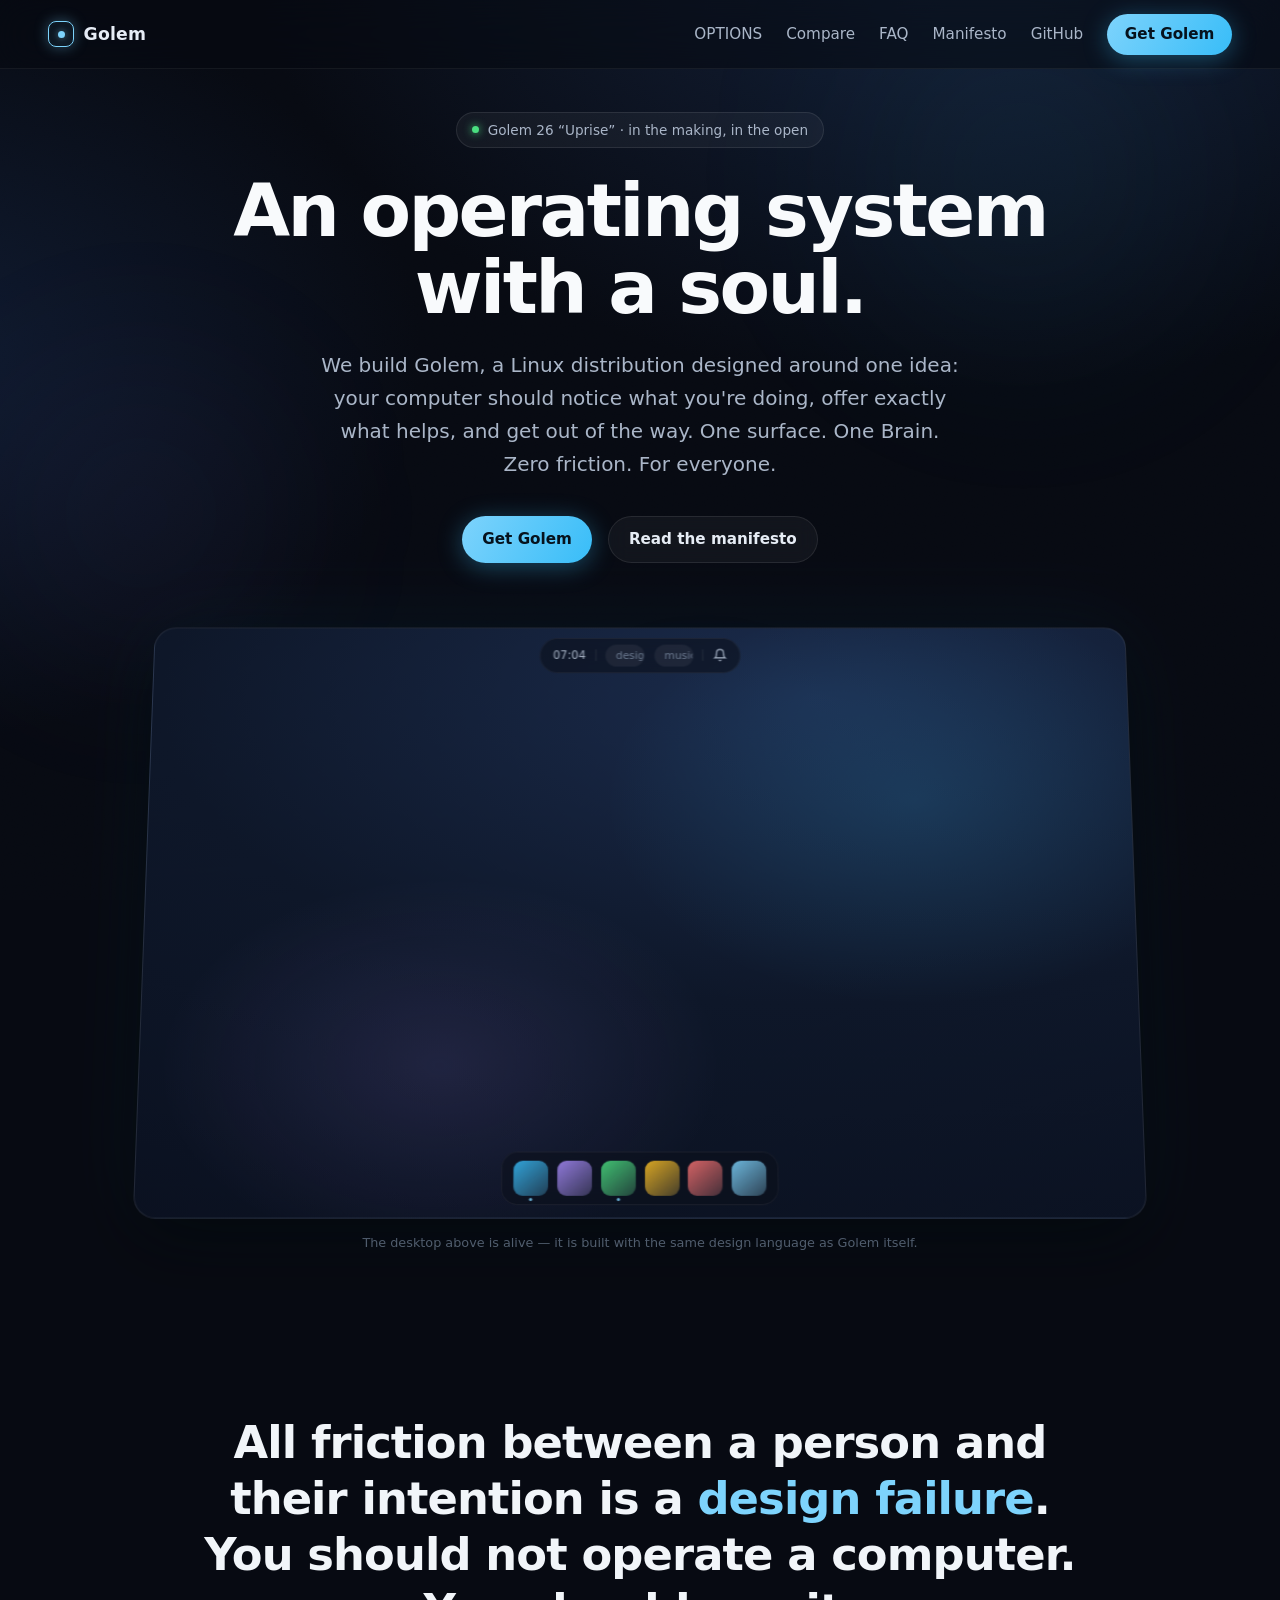
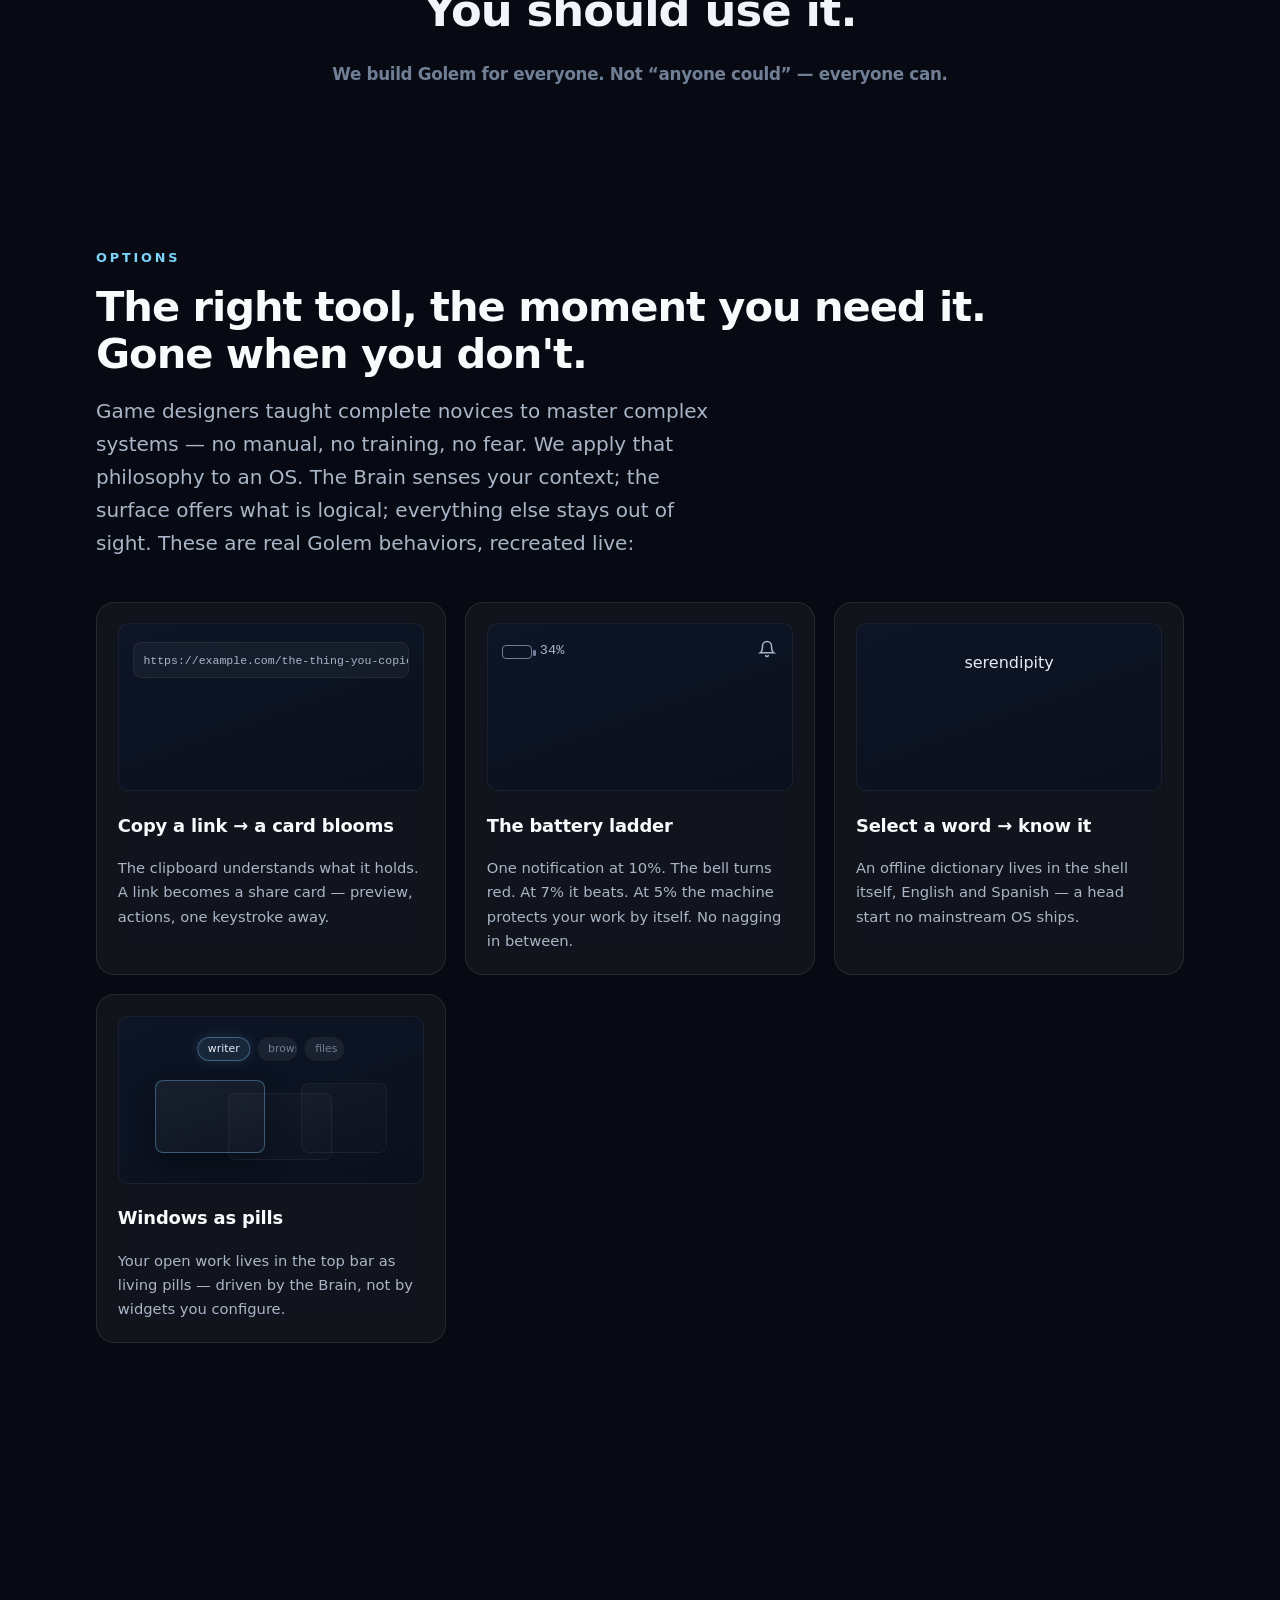
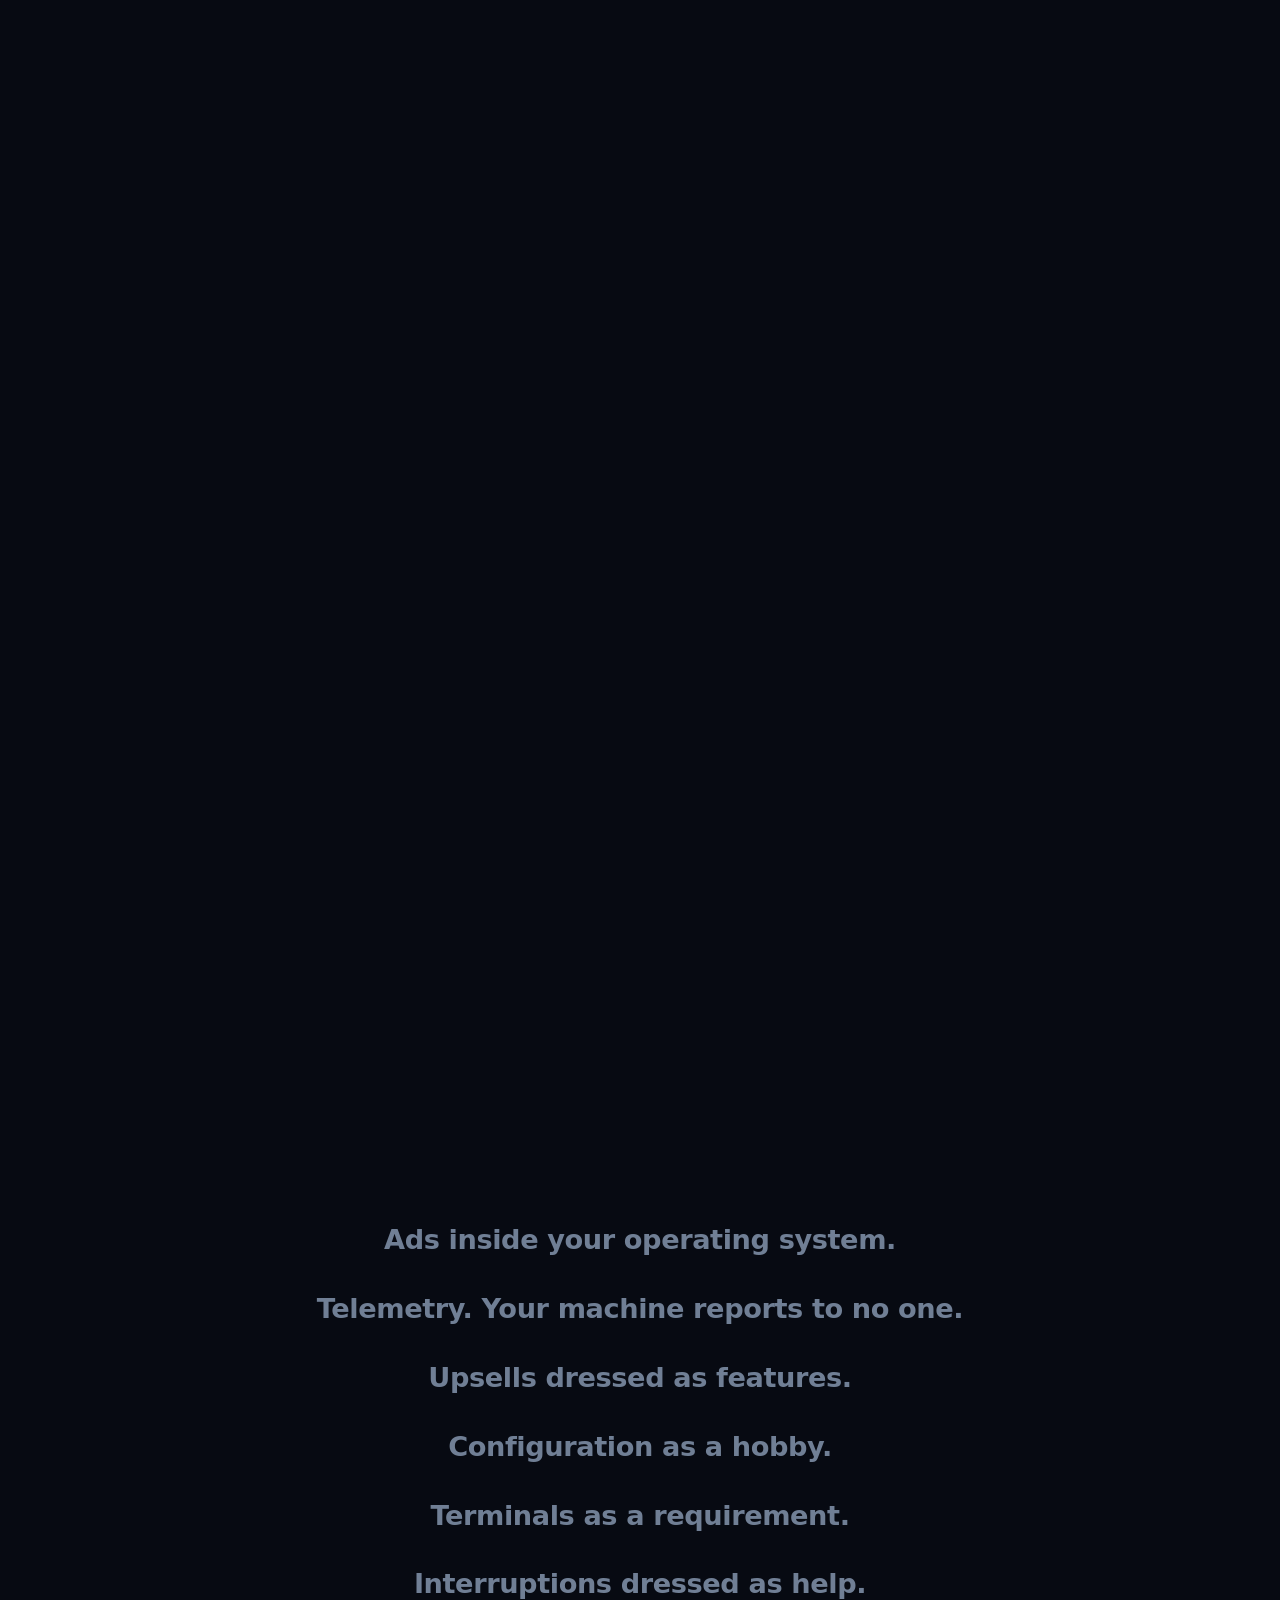
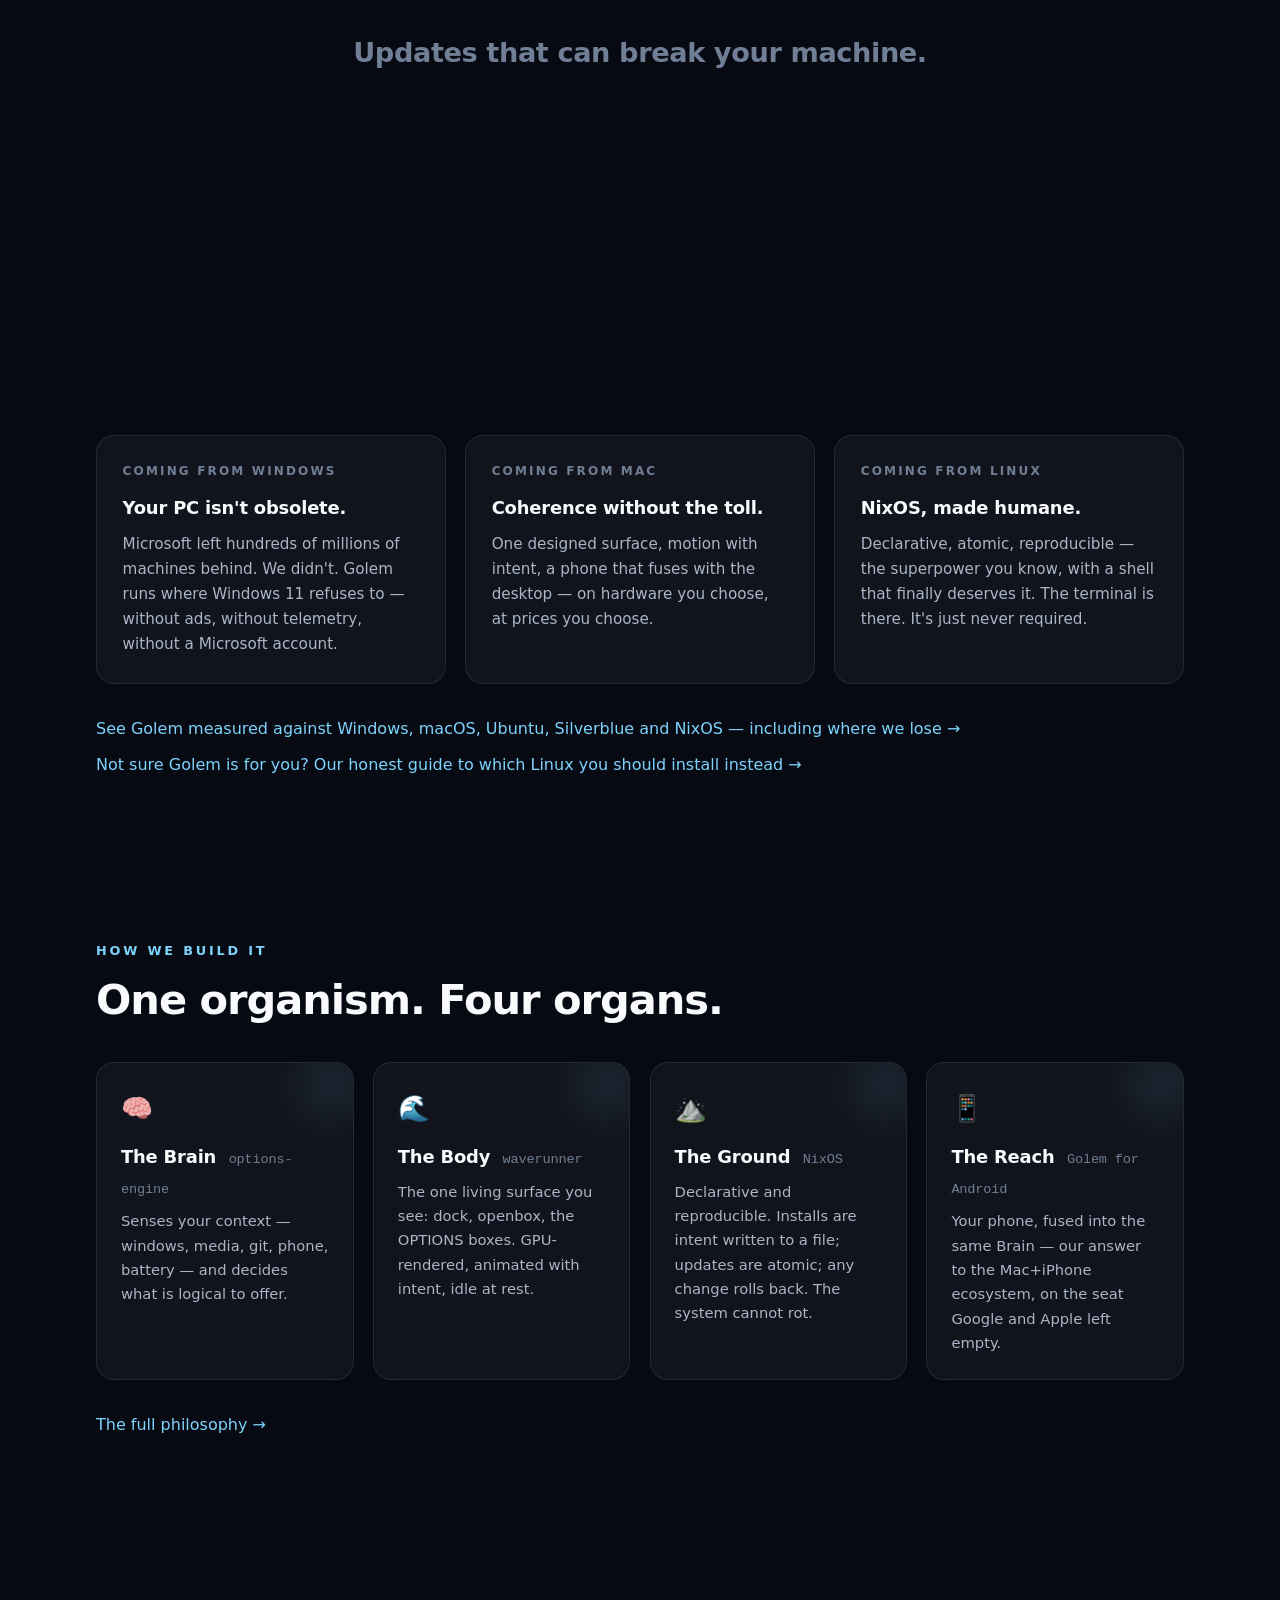
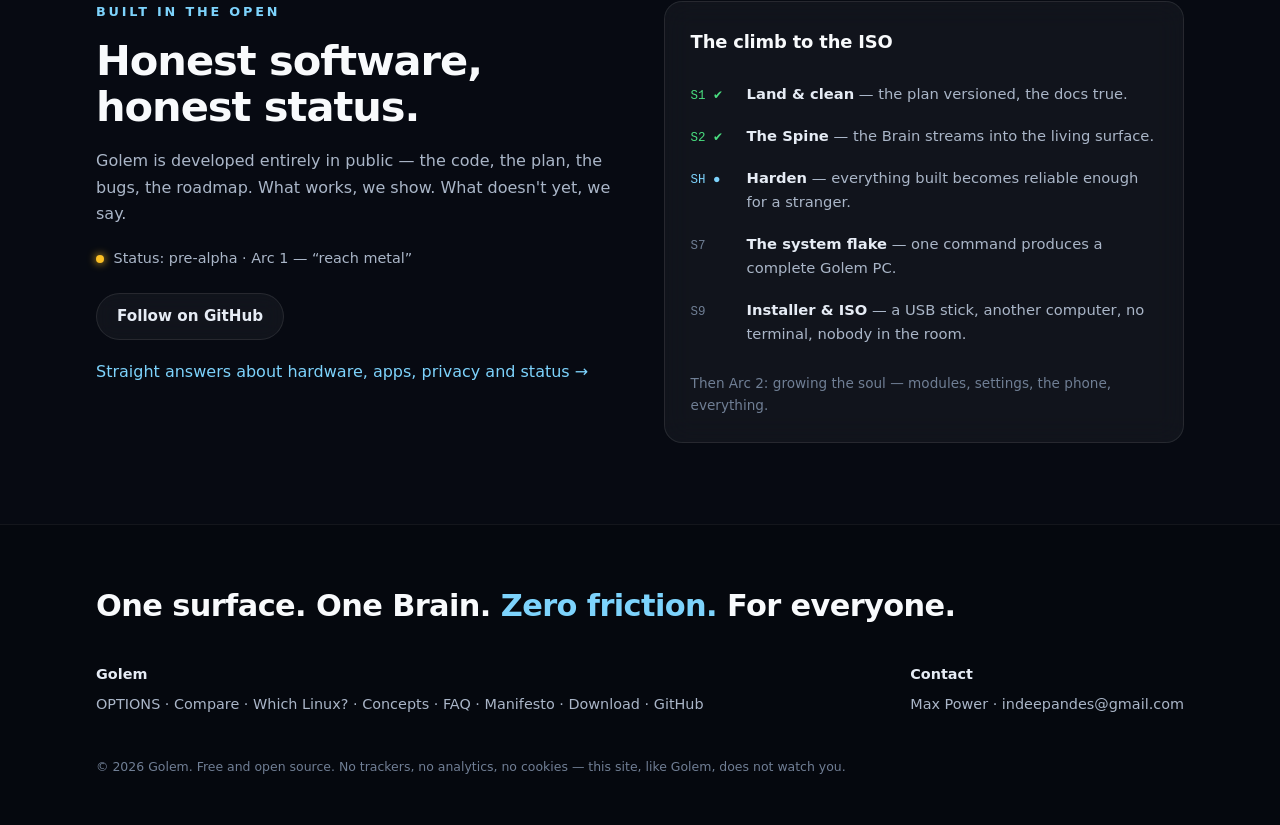
==== commit 3487e849: "Reflect the GPL-3.0 license across the site Golem is now licensed GPL-3.0-or-later (maxpoww/Golem a7" ====
--- a/index.html
+++ b/index.html
@@ -57,6 +57,7 @@
         "downloadUrl": "https://golem-os.com/download.html",
         "installUrl": "https://golem-os.com/download.html",
         "codeRepository": "https://github.com/maxpoww/Golem",
+        "license": "https://www.gnu.org/licenses/gpl-3.0.html",
         "isAccessibleForFree": true,
         "offers": {
           "@type": "Offer",
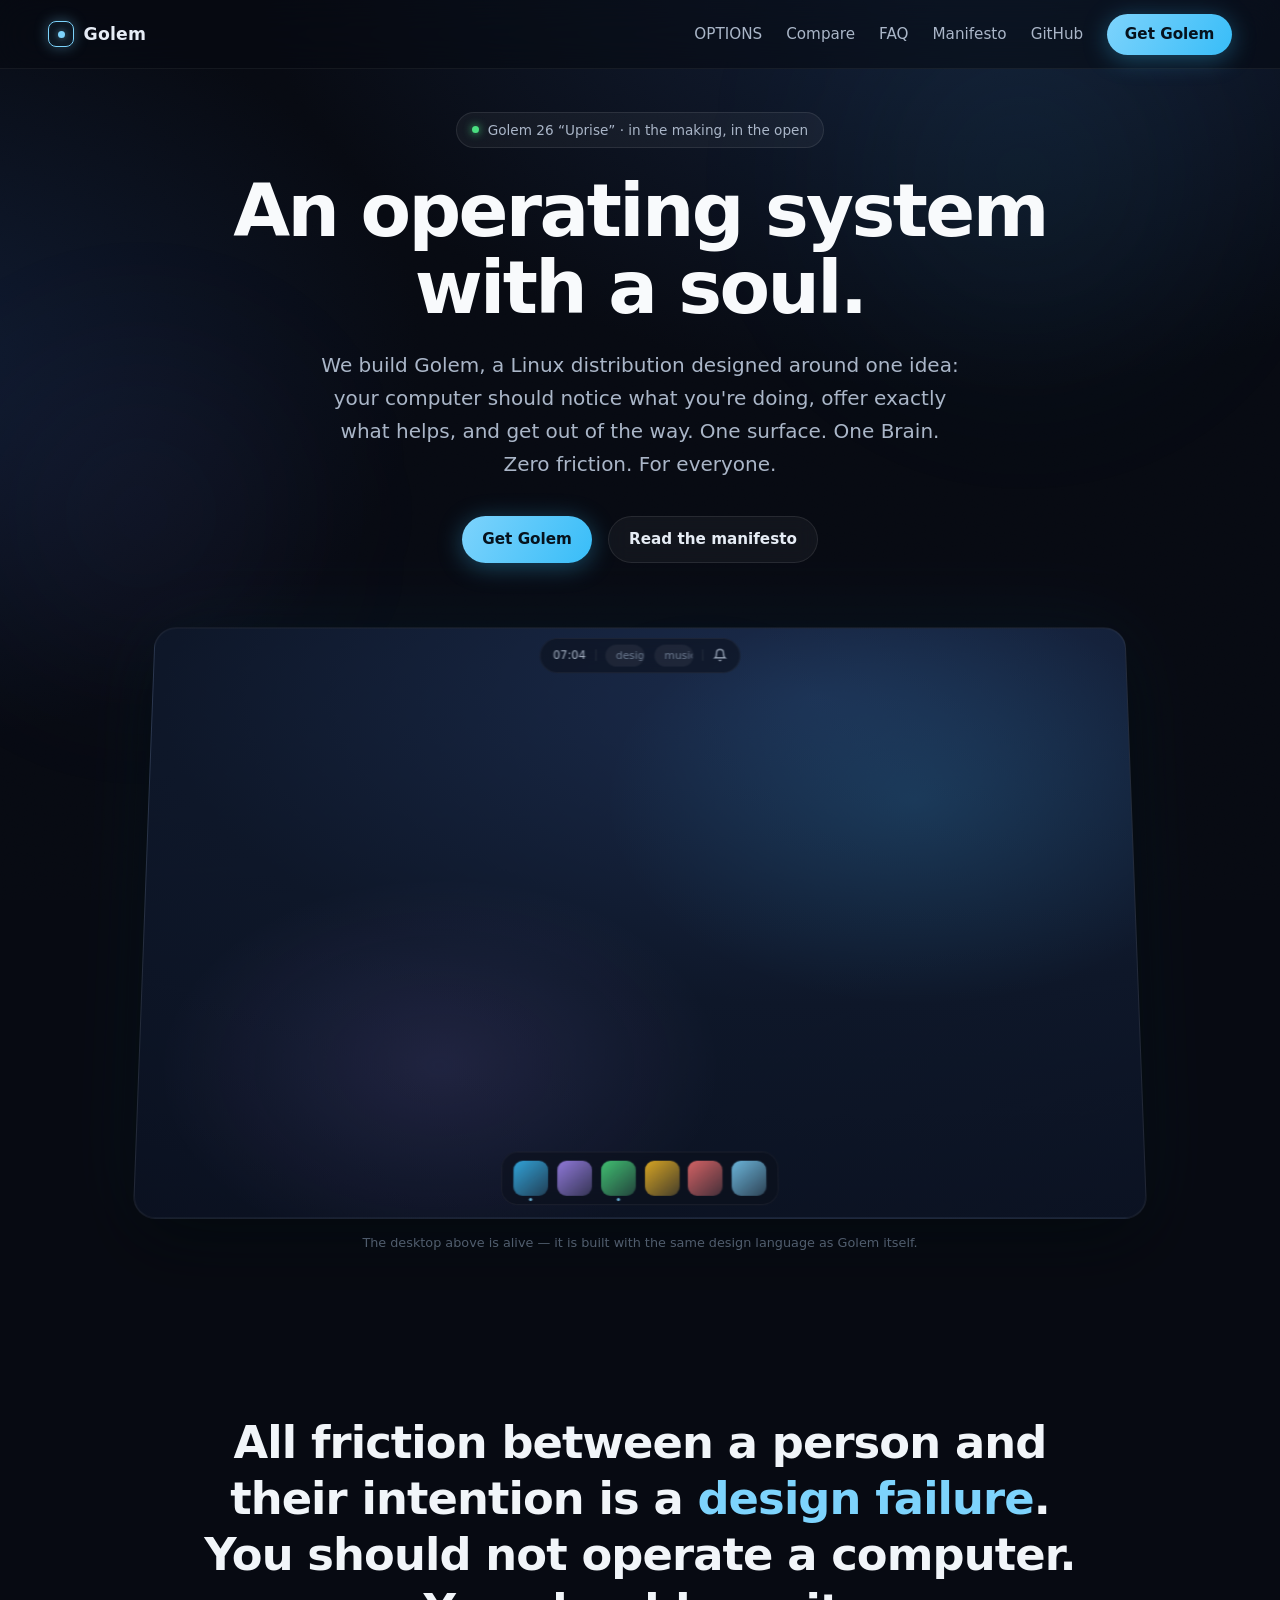
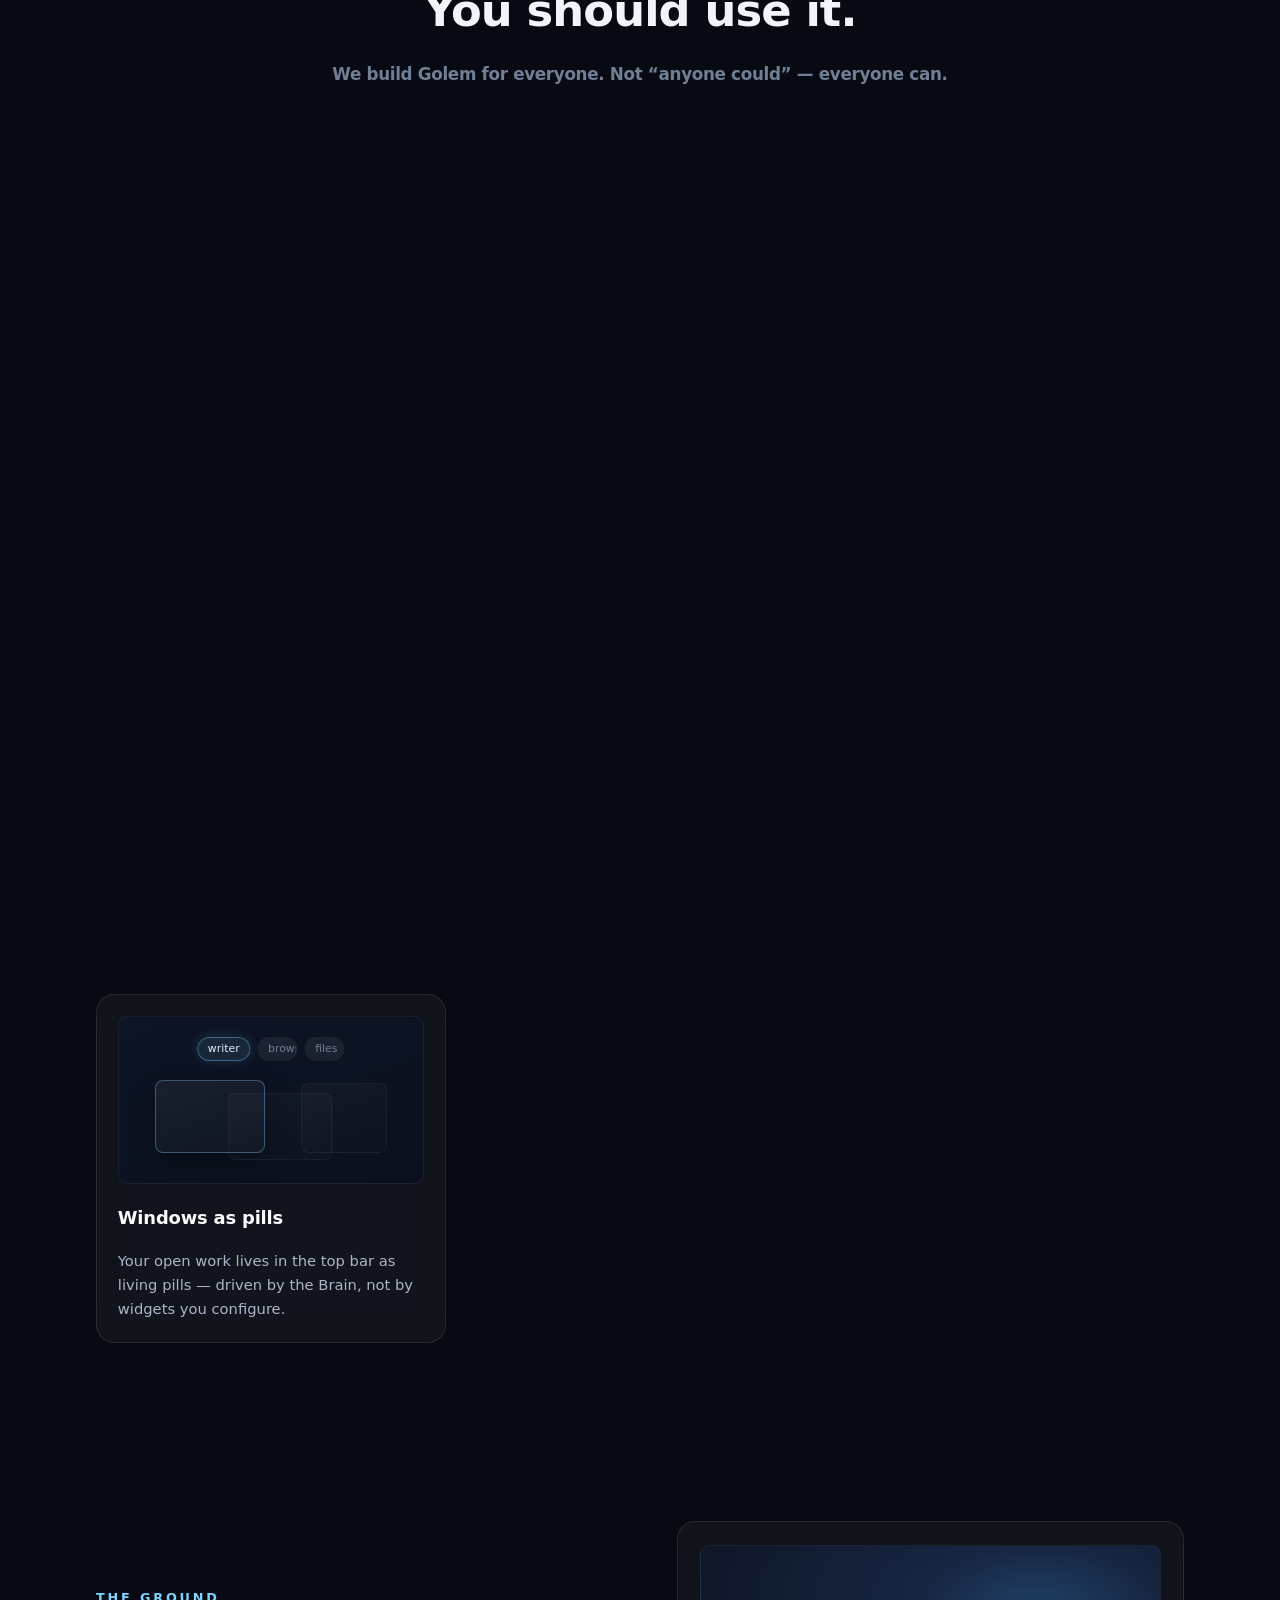
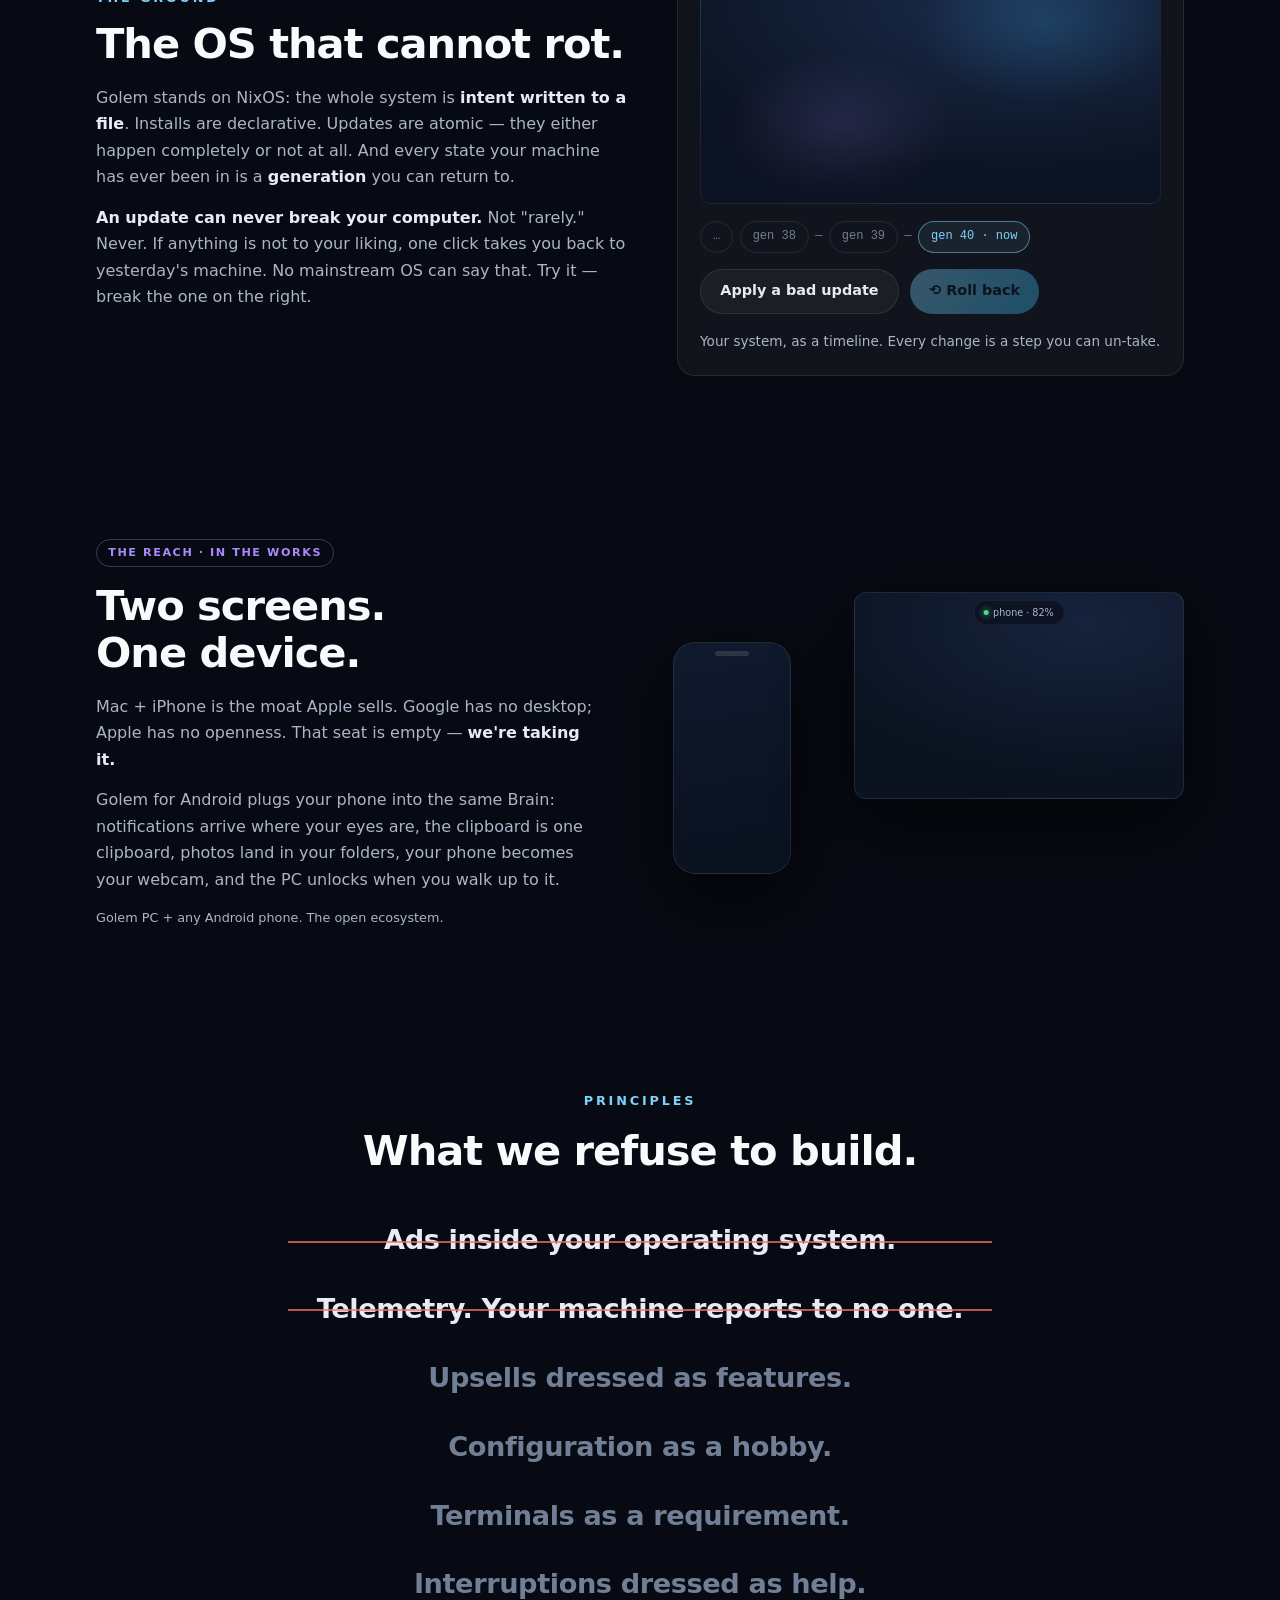
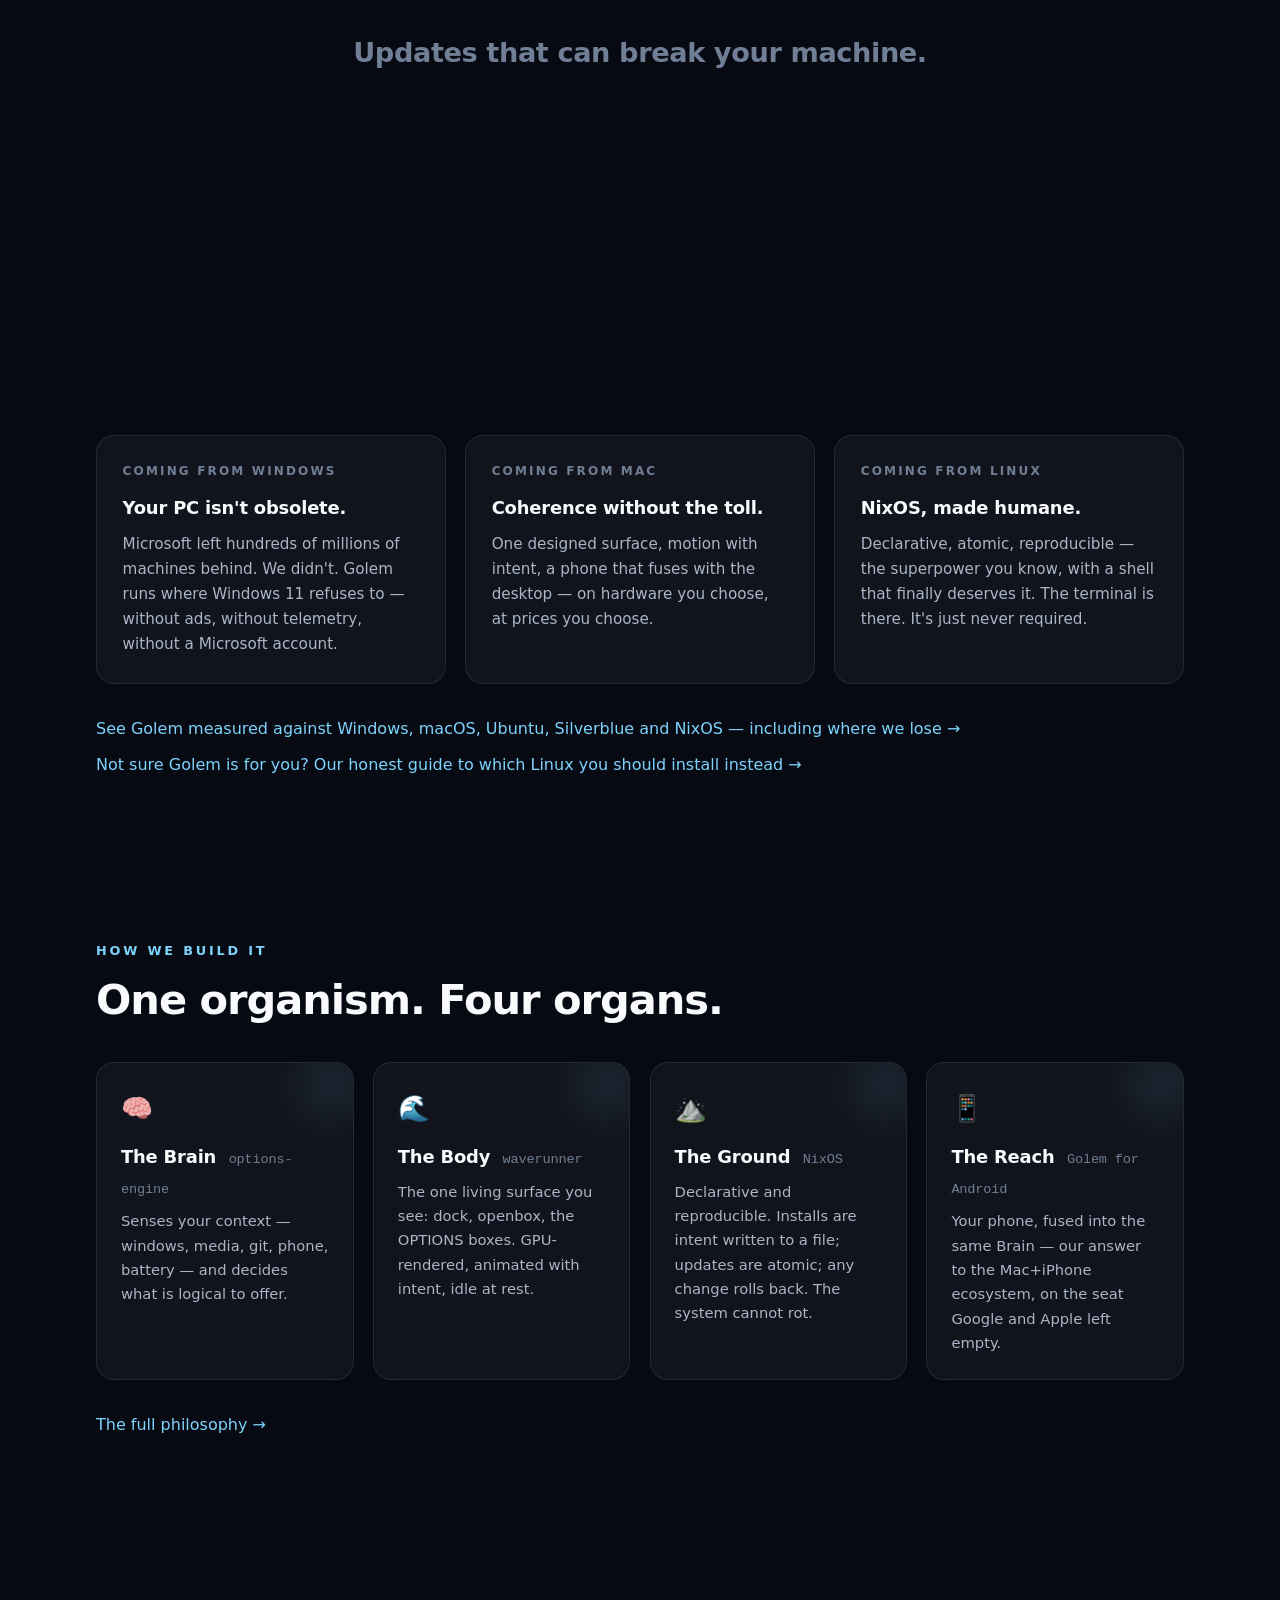
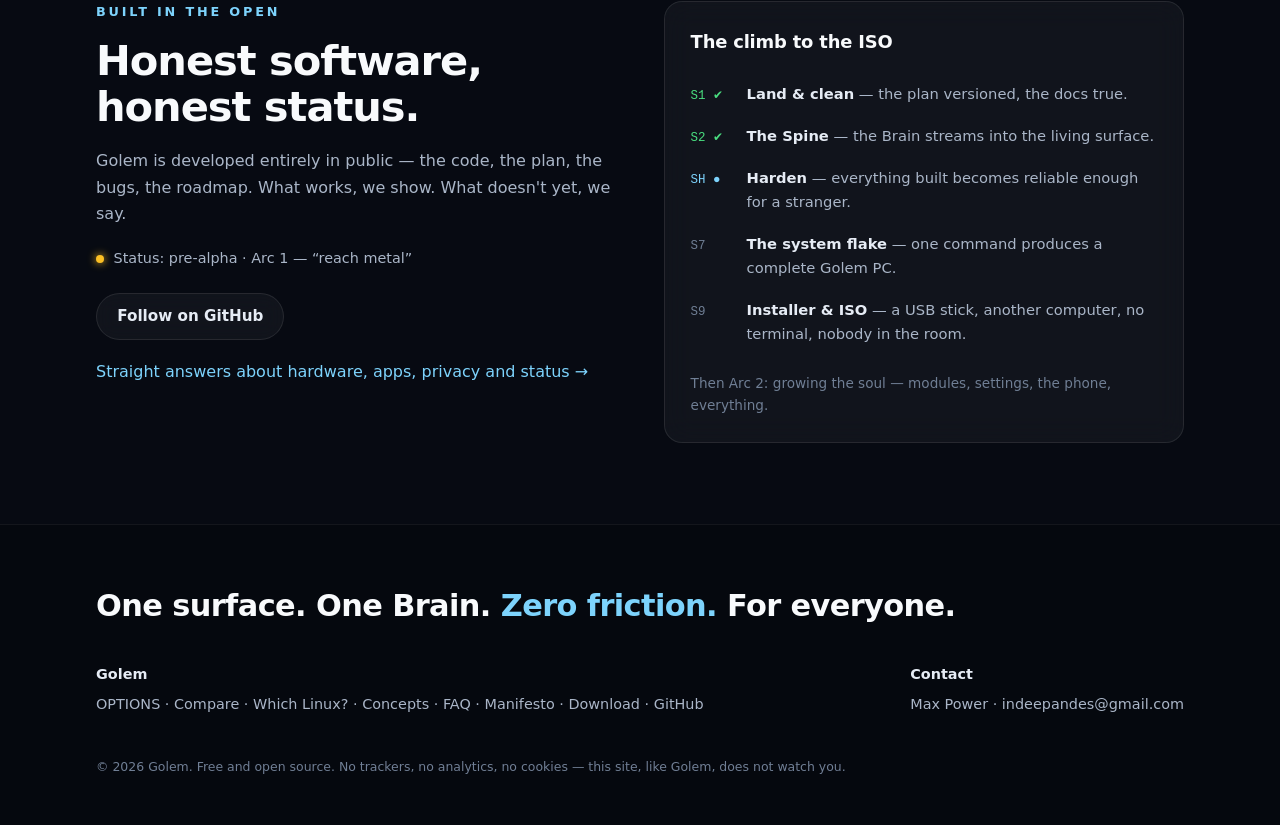
==== commit ae601fe8: "Add IndexNow, consolidate the author entity, map the engine landscape Bing, DuckDuckGo and Yahoo tur" ====
--- a/index.html
+++ b/index.html
@@ -22,13 +22,29 @@
     "@context": "https://schema.org",
     "@graph": [
       {
+        "@type": "Person",
+        "@id": "https://golem-os.com/#max",
+        "name": "Max Power",
+        "email": "indeepandes@gmail.com",
+        "url": "https://golem-os.com/",
+        "sameAs": ["https://github.com/maxpoww"],
+        "jobTitle": "Creator and developer of Golem Linux",
+        "knowsAbout": [
+          "Linux distributions",
+          "NixOS",
+          "Operating system design",
+          "Wayland compositors",
+          "Human-computer interaction"
+        ]
+      },
+      {
         "@type": "Organization",
         "@id": "https://golem-os.com/#org",
         "name": "Golem",
         "url": "https://golem-os.com/",
         "logo": "https://golem-os.com/assets/og-image.png",
         "email": "indeepandes@gmail.com",
-        "founder": { "@type": "Person", "name": "Max Power" },
+        "founder": { "@id": "https://golem-os.com/#max" },
         "sameAs": [
           "https://github.com/maxpoww/Golem",
           "https://github.com/maxpoww/Golem-web"
@@ -65,7 +81,7 @@
           "priceCurrency": "USD",
           "availability": "https://schema.org/PreOrder"
         },
-        "author": { "@type": "Person", "name": "Max Power" },
+        "author": { "@id": "https://golem-os.com/#max" },
         "publisher": { "@id": "https://golem-os.com/#org" },
         "softwareRequirements": "A 64-bit PC with a GPU capable of hardware-accelerated rendering. No TPM 2.0, Secure Boot or CPU allowlist requirement. Building the virtual machine additionally requires an existing Linux system with Nix and flakes enabled.",
         "description": "Golem is a NixOS-based Linux operating system built around OPTIONS, a context engine that senses what the user is doing and surfaces exactly the tool that helps, then removes it. Because it is built on NixOS, updates are atomic and every previous system state remains bootable, so an update cannot leave the machine broken.",
